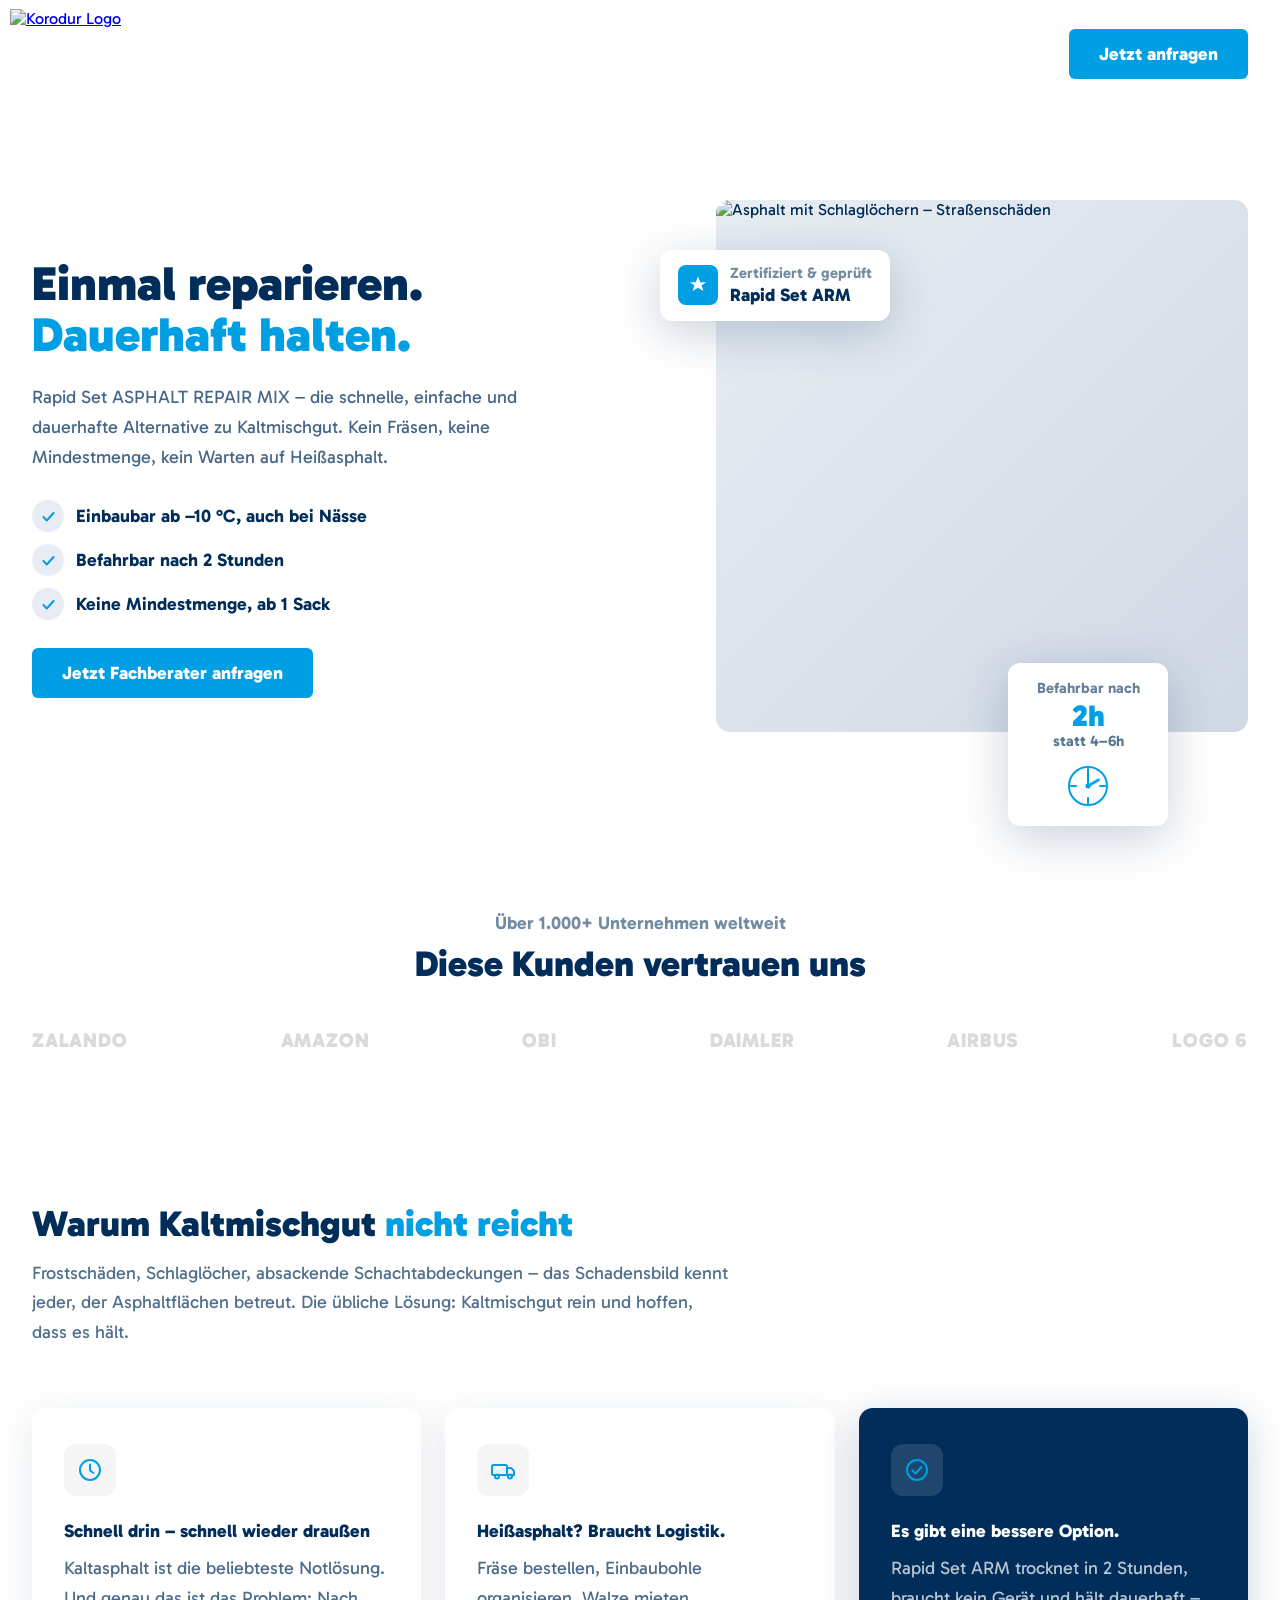
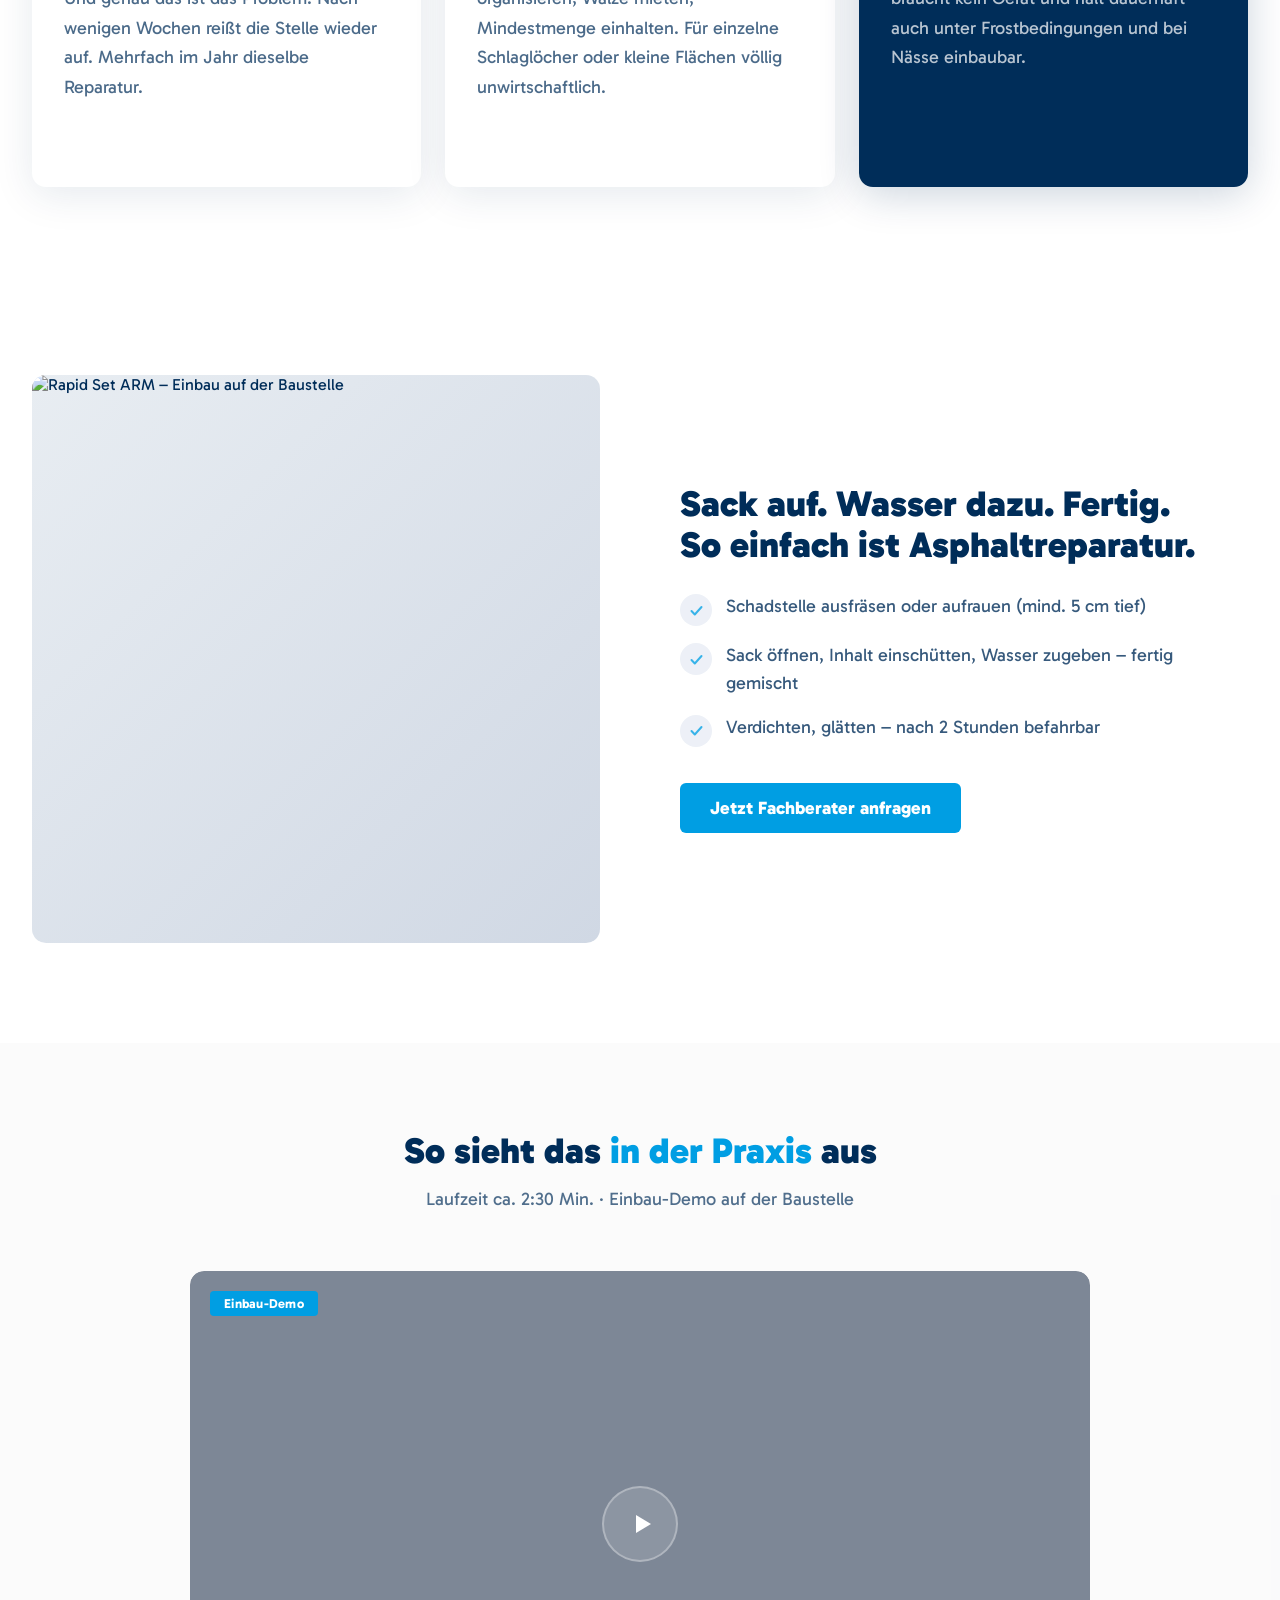
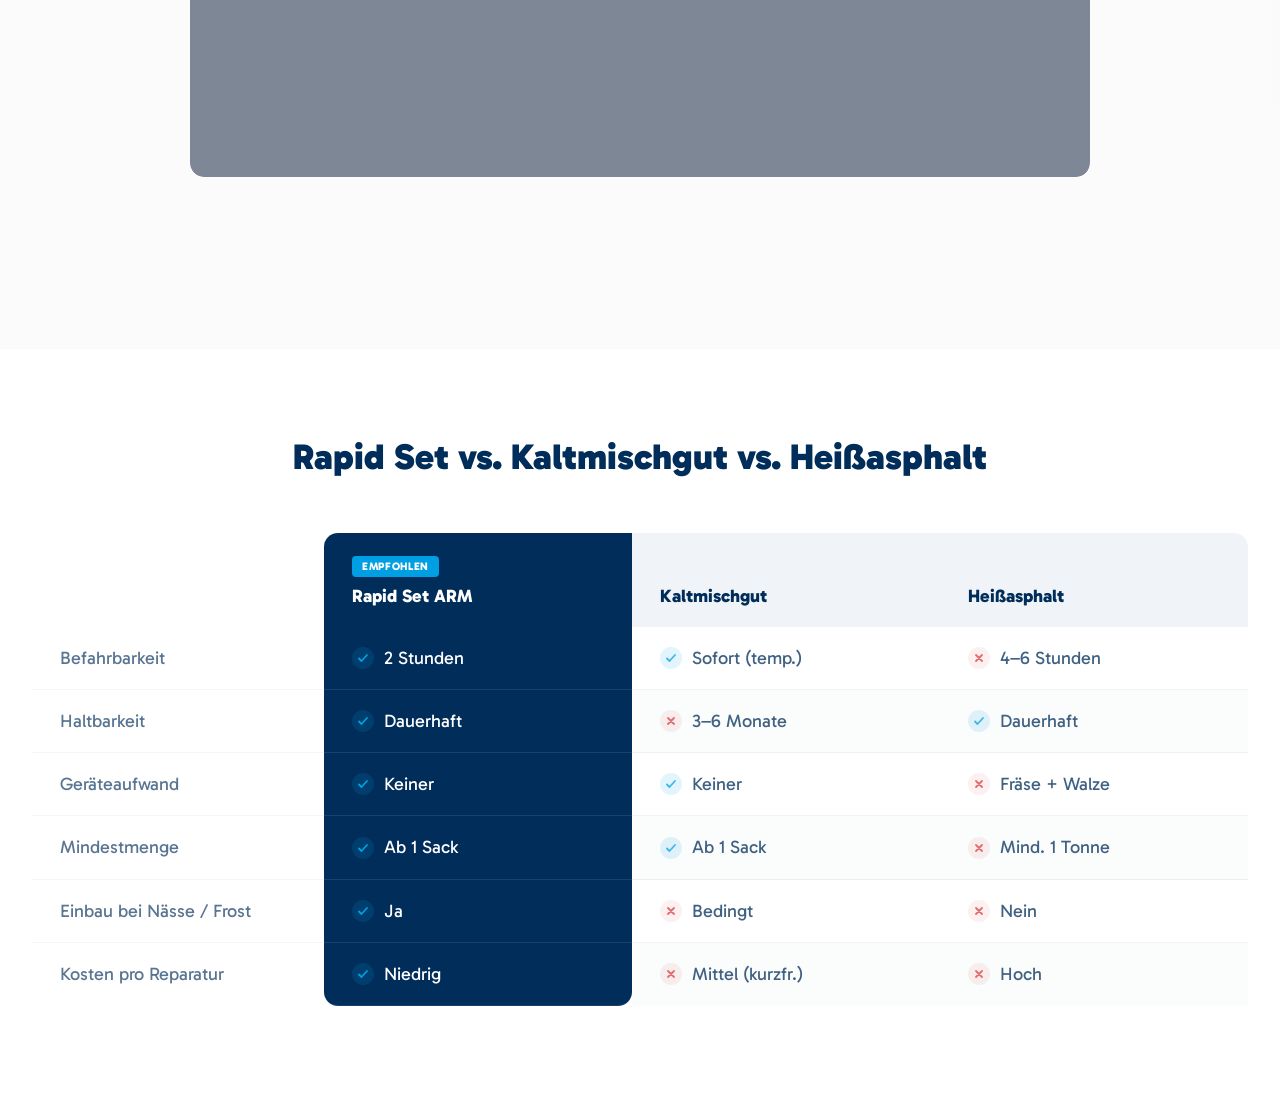
==== index.html @ cce713cb "Design Update für Landingpages" ====
<!DOCTYPE html>
<html lang="de">
<head>
  <meta charset="UTF-8" />
  <meta name="viewport" content="width=device-width, initial-scale=1.0" />
  <title>KORODUR – Rapid Set ASPHALT REPAIR MIX</title>
  <link rel="preconnect" href="https://fonts.googleapis.com" />
  <link rel="preconnect" href="https://fonts.gstatic.com" crossorigin />
  <link href="https://fonts.googleapis.com/css2?family=Gabarito:wght@400;700;800;900&display=swap" rel="stylesheet" />
  <style>
    *, *::before, *::after {
      box-sizing: border-box;
      margin: 0;
      padding: 0;
    }

    html { scroll-behavior: smooth; }

    body {
      font-family: 'Gabarito', Arial, sans-serif;
      color: #002d59;
      background: #ffffff;
      -webkit-font-smoothing: antialiased;
    }

    /* Globaler Container: 1320 px, kein eigenes Padding – Sections setzen es selbst */
    .container {
      max-width: 1320px;
      margin: 0 auto;
      padding: 0;
      width: 100%;
      box-sizing: border-box;
    }

    /* ─── NAVIGATION ─────────────────────────────────────────────────────────── */
    .nav {
      position: sticky;
      top: 0;
      z-index: 100;
      background: #ffffff;
      height: 108px;
      display: flex;
      align-items: center;
      box-shadow: 0 4px 24px rgba(0, 45, 89, 0);
      transition: box-shadow 0.35s ease;
    }

    .nav.scrolled {
      box-shadow: 0 4px 24px rgba(0, 45, 89, 0.08);
    }

    .nav .container {
      display: flex;
      align-items: center;
      justify-content: space-between;
      padding: 0 32px 0 10px;  /* 10px links – logo visuell in Flucht mit Section-Inhalt */
    }

    .nav-logo img {
      height: 90px;  /* 75px × 1.2 */
      display: block;
    }

    .btn {
      display: inline-block;
      background: #009ee3;
      color: #ffffff;
      font-family: 'Gabarito', Arial, sans-serif;
      font-size: 18px;
      font-weight: 800;
      line-height: 1;
      padding: 16px 30px;
      border-radius: 6px;
      border: none;
      cursor: pointer;
      text-decoration: none;
      white-space: nowrap;
      transition: background 0.18s ease, box-shadow 0.18s ease;
    }

    .btn:hover {
      background: #0090d0;
      box-shadow: 0 6px 24px rgba(0, 158, 227, 0.28);
    }

    /* ─── HERO ───────────────────────────────────────────────────────────────── */
    .hero {
      padding-top: 72px;
      padding-bottom: 80px;
      background: #ffffff;
    }

    .hero .container {
      padding: 0 32px;
      display: grid;
      grid-template-columns: 1fr 1fr;
      gap: 64px;
      align-items: center;
    }

    .hero-left {
      display: flex;
      flex-direction: column;
    }

    .hero-h1 {
      font-size: 48px;
      font-weight: 900;
      line-height: 1.08;
      margin-bottom: 22px;
    }

    .hero-h1 .line1 { color: #002d59; display: block; }
    .hero-h1 .line2 { color: #009ee3; display: block; }

    .hero-sub {
      font-size: 18px;
      font-weight: 400;
      line-height: 1.65;
      color: #002d59;
      opacity: 0.72;
      max-width: 520px;
      margin-bottom: 28px;
    }

    /* Bullets ABOVE button */
    .hero-bullets {
      display: flex;
      flex-direction: column;
      gap: 12px;
      margin-bottom: 28px;
    }

    .hero-bullet {
      display: flex;
      align-items: center;
      gap: 12px;
      font-size: 18px;
      font-weight: 700;
      color: #002d59;
    }

    /* Icon: gray bg circle, cyan checkmark — matching card icon style */
    .bullet-icon {
      flex-shrink: 0;
      width: 32px;
      height: 32px;
      background: #e8edf5;
      border-radius: 50%;
      display: flex;
      align-items: center;
      justify-content: center;
    }

    .bullet-icon svg {
      width: 15px;
      height: 15px;
    }

    /* ─── HERO RIGHT ─────────────────────────────────────────────────────────── */
    .hero-right {
      position: relative;
      /* Left padding = space for overlay-1 to bleed left of image */
      /* Bottom padding = space for overlay-2 to bleed below image */
      /* Right = 0 so image is flush with container right edge */
      padding: 20px 0 44px 44px;
    }

    .hero-image {
      border-radius: 14px;
      aspect-ratio: 1 / 1;   /* square */
      overflow: hidden;
      background: linear-gradient(135deg, #e8edf2 0%, #d0d8e4 100%);
      display: block;
    }

    .hero-image img {
      width: 100%;
      height: 100%;
      object-fit: cover;
      display: block;
    }

    /* ─── OVERLAY CARDS ──────────────────────────────────────────────────────── */
    .overlay-card {
      position: absolute;
      background: #ffffff;
      border-radius: 12px;
      z-index: 2;
      box-shadow: 0 12px 48px rgba(0, 45, 89, 0.22);
    }

    /* Card 1 — upper left, bleeds out of image to the left */
    .overlay-card-1 {
      top: 70px;
      left: -12px;   /* bleeds left outside image edge */
      padding: 14px 18px;
      display: flex;
      align-items: center;
      gap: 12px;
    }

    .overlay-badge {
      width: 40px;
      height: 40px;
      background: #009ee3;
      border-radius: 8px;
      display: flex;
      align-items: center;
      justify-content: center;
      flex-shrink: 0;
    }

    .overlay-badge svg {
      width: 20px;
      height: 20px;
    }

    .overlay-card-1-text .oc-label {
      font-size: 15px;
      font-weight: 700;
      color: #002d59;
      opacity: 0.55;
      line-height: 1.3;
    }

    .overlay-card-1-text .oc-value {
      font-size: 18px;
      font-weight: 800;
      color: #002d59;
      line-height: 1.3;
    }

    /* Card 2 — bottom, shifted left, bleeds downward outside image */
    .overlay-card-2 {
      bottom: -50px;   /* ~30 % tiefer als vorher */
      right: 80px;
      padding: 16px 22px;
      display: flex;
      flex-direction: column;
      align-items: center;
      gap: 4px;
      min-width: 160px;
    }

    .oc2-title {
      font-size: 15px;
      font-weight: 700;
      color: #002d59;
      opacity: 0.6;
      text-align: center;
      white-space: nowrap;
    }

    .oc2-metric {
      display: flex;
      flex-direction: column;
      align-items: center;
      gap: 0;
    }

    .oc2-metric .metric-big {
      font-size: 30px;
      font-weight: 900;
      color: #009ee3;
      line-height: 1;
    }

    .oc2-metric .metric-small {
      font-size: 15px;
      font-weight: 700;
      color: #002d59;
      opacity: 0.65;
      line-height: 1.4;
    }

    /* ─── OVERLAY-2 FLOAT ANIMATION ──────────────────────────────────────────── */
    @keyframes float-card {
      0%   { transform: translateY(0px); }
      45%  { transform: translateY(-16px); }
      55%  { transform: translateY(-16px); }
      100% { transform: translateY(0px); }
    }

    .overlay-card-2 {
      animation: float-card 3.6s ease-in-out infinite;
    }

    /* ─── CLOCK ANIMATION ────────────────────────────────────────────────────── */
    /* Minute hand: 2 full rotations = 720 deg, once, then stops */
    @keyframes clock-minute-spin {
      from { transform: rotate(0deg); }
      to   { transform: rotate(720deg); }
    }
    /* Hour hand: 0 → 60 deg (12 o'clock → 2 o'clock), once, then stops */
    @keyframes clock-hour-move {
      from { transform: rotate(0deg); }
      to   { transform: rotate(60deg); }
    }

    .clock-minute-hand {
      transform-origin: 24px 24px;
      animation: clock-minute-spin 4s linear 1 forwards;
    }
    .clock-hour-hand {
      transform-origin: 24px 24px;
      animation: clock-hour-move 4s ease-in-out 1 forwards;
    }

    /* ─── SOCIAL PROOF ───────────────────────────────────────────────────────── */
    .social-proof {
      background: #ffffff;
      padding: 56px 0 64px;
    }

    .social-proof .container {
      padding: 0 32px;
    }

    .sp-label {
      text-align: center;
      font-size: 18px;
      font-weight: 700;
      color: #002d59;
      opacity: 0.55;
      margin-bottom: 10px;
    }

    .sp-heading {
      text-align: center;
      font-size: 36px;
      font-weight: 900;
      color: #002d59;
      line-height: 1.12;
      margin-bottom: 44px;
    }

    .sp-logos {
      display: flex;
      justify-content: space-between;
      align-items: center;
      flex-wrap: wrap;
      gap: 24px;
    }

    .sp-logo-item {
      font-size: 20px;
      font-weight: 900;
      color: #d9dada;
      text-transform: uppercase;
      letter-spacing: 0.04em;
    }

    /* ─── PROBLEM ────────────────────────────────────────────────────────────── */
    .problem {
      background: #ffffff;
      padding: 88px 0 100px;
    }

    .problem .container {
      padding: 0 32px;
    }

    /* ─── GLOBALE TITEL & TEXT-KLASSEN ───────────────────────────────────────── */
    .section-h2 {
      font-size: 36px;
      font-weight: 900;
      color: #002d59;
      line-height: 1.12;
      margin-bottom: 14px;
    }

    .section-sub {
      font-size: 18px;
      font-weight: 400;
      line-height: 1.65;
      color: #002d59;
      opacity: 0.68;
    }

    /* Cyan highlight in title */
    .highlight-cyan {
      color: #009ee3;
    }

    /* Section-spezifische Ausrichtungen */
    .problem .section-h2  { text-align: left; }
    .problem .section-sub { text-align: left; max-width: 700px; margin: 0 0 60px; }

    .cards-grid {
      display: grid;
      grid-template-columns: repeat(3, 1fr);
      gap: 24px;
    }

    .card {
      background: #ffffff;
      box-shadow: 0 8px 40px rgba(0, 45, 89, 0.10);
      border-radius: 14px;
      padding: 36px 32px 84px;
      transition: box-shadow 0.2s ease;
    }

    .card:hover {
      box-shadow: 0 12px 48px rgba(0, 45, 89, 0.16);
    }

    .card-icon-box {
      width: 52px;
      height: 52px;
      background: #f5f5f6;
      border-radius: 12px;
      display: flex;
      align-items: center;
      justify-content: center;
      margin-bottom: 24px;
    }

    .card-icon-box svg {
      width: 26px;
      height: 26px;
    }

    .card-h3 {
      font-size: 18px;
      font-weight: 800;
      color: #002d59;
      line-height: 1.25;
      margin-bottom: 12px;
    }

    .card-p {
      font-size: 18px;
      font-weight: 400;
      line-height: 1.65;
      color: #002d59;
      opacity: 0.70;
    }

    /* Highlight card (invertiert) */
    .card.card-highlight {
      background: #002d59;
      box-shadow: 0 8px 40px rgba(0, 45, 89, 0.20);
    }

    .card.card-highlight:hover {
      box-shadow: 0 12px 48px rgba(0, 45, 89, 0.30);
    }

    .card.card-highlight .card-icon-box {
      background: rgba(255, 255, 255, 0.12);
    }

    .card.card-highlight .card-h3 { color: #ffffff; }

    .card.card-highlight .card-p {
      color: rgba(255, 255, 255, 0.72);
      opacity: 1;
    }

    /* ─── SOLUTION ───────────────────────────────────────────────────────────── */
    .solution {
      background: #ffffff;
      padding: 88px 0 100px;
    }

    .solution .container {
      padding: 0 32px;
      display: grid;
      grid-template-columns: 1fr 1fr;
      gap: 80px;
      align-items: center;
    }

    .solution-image {
      border-radius: 14px;
      aspect-ratio: 1 / 1;
      overflow: hidden;
      background: linear-gradient(135deg, #e8edf2 0%, #d0d8e4 100%);
      display: flex;
      align-items: center;
      justify-content: center;
    }

    .solution-image img {
      width: 100%;
      height: 100%;
      object-fit: cover;
      display: block;
    }

    .solution-right {
      display: flex;
      flex-direction: column;
    }

    .solution-right .section-h2 {
      text-align: left;
      margin-bottom: 28px;
    }

    .solution-bullets {
      display: flex;
      flex-direction: column;
      gap: 16px;
      margin-bottom: 36px;
    }

    .solution-bullet {
      display: flex;
      align-items: flex-start;
      gap: 14px;
      font-size: 18px;
      font-weight: 400;
      line-height: 1.55;
      color: #002d59;
      opacity: 0.78;
    }

    .solution-bullet-icon {
      flex-shrink: 0;
      width: 32px;
      height: 32px;
      background: #e8edf5;
      border-radius: 50%;
      display: flex;
      align-items: center;
      justify-content: center;
      margin-top: 1px;
    }

    .solution-bullet-icon svg {
      width: 15px;
      height: 15px;
    }

    /* ─── STEPS ──────────────────────────────────────────────────────────────── */
    .steps {
      background: rgba(245, 245, 246, 0.45);
      padding: 88px 0 100px;
    }

    .steps .container {
      padding: 0 32px;
    }

    .steps .section-h2 {
      text-align: center;
    }

    .steps .section-sub {
      text-align: center;
      margin: 0 auto 56px;
    }

    .video-placeholder {
      border-radius: 14px;
      overflow: hidden;
      background-image: url('https://img.youtube.com/vi/Z676CtyjVr8/maxresdefault.jpg');
      background-size: cover;
      background-position: center;
      aspect-ratio: 16 / 9;
      max-width: 900px;
      margin: 0 auto 72px;
      display: flex;
      flex-direction: column;
      align-items: center;
      justify-content: center;
      gap: 18px;
      position: relative;
      cursor: pointer;
    }

    /* Dunkles Overlay über dem Thumbnail */
    .video-placeholder::before {
      content: '';
      position: absolute;
      inset: 0;
      background: rgba(0, 20, 50, 0.50);
      border-radius: 14px;
      transition: background 0.25s ease;
    }

    .video-placeholder:hover::before {
      background: rgba(0, 20, 50, 0.35);
    }

    /* Badge & Button müssen über dem Overlay liegen */
    .video-placeholder > * {
      position: relative;
      z-index: 1;
    }

    /* Wenn Video aktiv: iframe füllt Container */
    .video-placeholder.is-playing {
      padding: 0;
      background: #000;
      cursor: default;
    }

    .video-placeholder.is-playing::before {
      display: none;
    }

    .video-placeholder iframe {
      position: absolute;
      inset: 0;
      width: 100%;
      height: 100%;
      border: none;
      border-radius: 14px;
    }

    .video-badge {
      position: absolute;
      top: 20px;
      left: 20px;
      background: #009ee3;
      color: #ffffff;
      font-size: 13px;
      font-weight: 700;
      padding: 5px 14px;
      border-radius: 4px;
      letter-spacing: 0.02em;
    }

    .play-btn {
      width: 76px;
      height: 76px;
      background: rgba(255, 255, 255, 0.12);
      border: 2px solid rgba(255, 255, 255, 0.30);
      border-radius: 50%;
      display: flex;
      align-items: center;
      justify-content: center;
      transition: background 0.22s ease, transform 0.22s ease;
    }

    .video-placeholder:hover .play-btn {
      background: rgba(0, 158, 227, 0.45);
    }

    @keyframes pulse-play {
      0%, 100% { transform: scale(1);    }
      50%       { transform: scale(1.10); }
    }

    .play-btn {
      animation: pulse-play 2.4s ease-in-out infinite;
    }

    .play-btn svg {
      width: 28px;
      height: 28px;
      margin-left: 4px; /* optical centering */
    }

    .video-meta {
      font-size: 15px;
      font-weight: 400;
      color: rgba(255, 255, 255, 0.55);
      letter-spacing: 0.02em;
    }

    .steps-grid {
      display: grid;
      grid-template-columns: repeat(3, 1fr);
      gap: 24px;
    }

    .step-card {
      background: #ffffff;
      border-radius: 14px;
      padding: 36px 32px 64px;
      box-shadow: 0 8px 40px rgba(0, 45, 89, 0.08);
      transition: box-shadow 0.2s ease;
      position: relative;
    }

    .step-card:hover {
      box-shadow: 0 12px 48px rgba(0, 45, 89, 0.14);
    }

    .step-number {
      font-size: 52px;
      font-weight: 900;
      color: #009ee3;
      opacity: 0.15;
      line-height: 1;
      margin-bottom: 20px;
      letter-spacing: -0.02em;
    }

    .step-icon-box {
      width: 52px;
      height: 52px;
      background: #f5f5f6;
      border-radius: 12px;
      display: flex;
      align-items: center;
      justify-content: center;
      margin-bottom: 20px;
    }

    .step-icon-box svg {
      width: 26px;
      height: 26px;
    }

    .step-h3 {
      font-size: 18px;
      font-weight: 800;
      color: #002d59;
      line-height: 1.25;
      margin-bottom: 12px;
    }

    .step-p {
      font-size: 18px;
      font-weight: 400;
      line-height: 1.65;
      color: #002d59;
      opacity: 0.68;
    }

    /* ─── COMPARISON TABLE ───────────────────────────────────────────────────── */
    .comparison {
      background: #ffffff;
      padding: 88px 0 100px;
    }

    .comparison .container {
      padding: 0 32px;
    }

    .comparison .section-h2 {
      text-align: center;
      margin-bottom: 56px;
    }

    .comp-table {
      width: 100%;
      border-collapse: separate;
      border-spacing: 0;
    }

    /* ── Header ── */
    .comp-table thead tr th {
      padding: 20px 28px;
      font-size: 18px;
      font-weight: 800;
      text-align: left;
      vertical-align: bottom;
    }

    .comp-table .th-criteria {
      width: 24%;
      background: transparent;
    }

    .comp-table .th-arm {
      background: #002d59;
      color: #ffffff;
      border-radius: 14px 0 0 0;   /* nur oben-links abgerundet */
      width: 25.3%;
      position: relative;
    }

    .comp-table .th-other {
      background: #f0f4f8;
      color: #002d59;
      width: 25.3%;
    }

    .comp-table .th-other:first-of-type { border-radius: 14px 0 0 0; }
    .comp-table .th-other:last-child     { border-radius: 0 14px 0 0; }

    .comp-recommended {
      display: inline-block;
      background: #009ee3;
      color: #ffffff;
      font-size: 11px;
      font-weight: 800;
      letter-spacing: 0.06em;
      text-transform: uppercase;
      padding: 4px 10px;
      border-radius: 4px;
      margin-bottom: 8px;
    }

    /* ── Rows ── */
    .comp-table tbody tr td {
      padding: 18px 28px;
      font-size: 18px;
      font-weight: 400;
      line-height: 1.45;
      border-bottom: 1px solid rgba(0, 45, 89, 0.07);
      vertical-align: middle;
    }

    .comp-table tbody tr:last-child td { border-bottom: none; }

    .comp-table .td-criteria {
      color: #002d59;
      opacity: 0.65;
      font-weight: 400;
    }

    /* ARM column – dark blue through all rows */
    .comp-table .td-arm {
      background: #002d59;
      color: #ffffff;
      font-weight: 400;
      border-bottom: 1px solid rgba(255, 255, 255, 0.10) !important;
    }

    .comp-table tbody tr:last-child .td-arm {
      border-radius: 0 0 14px 14px;
    }

    .comp-table .td-other {
      background: #ffffff;
      color: #002d59;
      opacity: 0.75;
    }

    /* alternating row tint on other columns */
    .comp-table tbody tr:nth-child(even) .td-other {
      background: #fafbfc;
    }

    /* ── Value icons ── */
    .comp-val {
      display: flex;
      align-items: center;
      gap: 10px;
    }

    .comp-icon {
      flex-shrink: 0;
      width: 22px;
      height: 22px;
      border-radius: 50%;
      display: flex;
      align-items: center;
      justify-content: center;
    }

    .comp-icon svg { width: 12px; height: 12px; }

    .comp-icon-good    { background: rgba(0, 158, 227, 0.15); }
    .comp-icon-neutral { background: rgba(0, 45, 89, 0.10); }
    .comp-icon-bad     { background: rgba(220, 60, 60, 0.10); }

    /* ─── RESPONSIVE ─────────────────────────────────────────────────────────── */
    @media (max-width: 1100px) {
      .hero .container { gap: 40px; }
      .hero-h1 { font-size: 40px; }
      .cards-grid { grid-template-columns: repeat(2, 1fr); }

      /* Solution: etwas weniger Gap */
      .solution .container { gap: 48px; }

      /* Comparison: Schrift etwas kleiner */
      .comp-table thead tr th,
      .comp-table tbody tr td { font-size: 16px; padding: 14px 18px; }
    }

    @media (max-width: 768px) {
      /* Einheitlicher Mobile-Gutter für alle Sections */
      .hero .container,
      .social-proof .container,
      .problem .container,
      .solution .container,
      .steps .container,
      .comparison .container { padding: 0 20px; }

      /* Nav: Logo 13px weiter links */
      .nav .container { padding: 0 20px 0 7px; }

      .nav { height: 72px; }
      .nav-logo img { height: 52px; }
      .btn { font-size: 15px; padding: 12px 20px; }

      .hero { padding-top: 48px; padding-bottom: 56px; }
      .hero .container {
        grid-template-columns: 1fr;
        gap: 40px;
      }
      .hero-h1 { font-size: 36px; }
      .hero-sub { max-width: 100%; }
      .hero-right { padding: 20px 0 44px 30px; }

      .social-proof { padding: 44px 0 52px; }
      .sp-heading { font-size: 28px; }
      .sp-logos { justify-content: center; gap: 16px 28px; }

      .problem { padding: 64px 0 72px; }
      .problem .section-h2 { font-size: 28px; }
      .cards-grid { grid-template-columns: 1fr; }

      /* ── Section 4: Solution ── */
      .solution { padding: 64px 0 72px; }
      .solution .container {
        grid-template-columns: 1fr;
        gap: 36px;
      }
      .solution-image { aspect-ratio: 4 / 3; } /* etwas flacher auf Mobile */
      .solution-right .section-h2 { font-size: 28px; }

      /* ── Section 5: Video ── */
      .steps { padding: 56px 0 64px; }
      .steps .section-h2 { font-size: 28px; }
      .video-placeholder { margin-bottom: 0; }
      .play-btn { width: 56px; height: 56px; }

      /* ── Section 6: Comparison ── */
      .comparison { padding: 56px 0 64px; }
      .comparison .section-h2 { font-size: 24px; margin-bottom: 32px; }

      /* Section scrollt horizontal – Container-Padding bleibt korrekt */
      .comparison {
        overflow-x: auto;
        -webkit-overflow-scrolling: touch;
      }
      .comparison .container { overflow: visible; }
      .comp-table {
        min-width: 520px;
        width: 100%;
      }
      .comp-table thead tr th,
      .comp-table tbody tr td { font-size: 15px; padding: 12px 14px; }
    }

    @media (max-width: 480px) {
      .hero-h1 { font-size: 30px; }
      .hero-sub, .hero-bullet, .card-p, .problem .section-sub { font-size: 16px; }
      .sp-heading, .problem .section-h2 { font-size: 24px; }

      .solution-right .section-h2 { font-size: 24px; }
      .solution-bullet { font-size: 16px; }

      .comp-table thead tr th,
      .comp-table tbody tr td { font-size: 14px; padding: 10px 12px; }
    }
  </style>
</head>
<body>

  <!-- ═══════════════════════════════════════════════════════════════════════
       SECTION 1 · NAVIGATION
  ═══════════════════════════════════════════════════════════════════════ -->
  <nav class="nav">
    <div class="container">
      <a class="nav-logo" href="#">
        <img
          src="https://korodur.github.io/Landing-pages/assets/korodur-logo.png"
          alt="Korodur Logo"
        />
      </a>
      <a href="#anfragen" class="btn">Jetzt anfragen</a>
    </div>
  </nav>

  <!-- ═══════════════════════════════════════════════════════════════════════
       SECTION 1 · HERO
  ═══════════════════════════════════════════════════════════════════════ -->
  <section class="hero">
    <div class="container">

      <!-- Left Column -->
      <div class="hero-left">

        <h1 class="hero-h1">
          <span class="line1">Einmal reparieren.</span>
          <span class="line2">Dauerhaft halten.</span>
        </h1>

        <p class="hero-sub">
          Rapid Set ASPHALT REPAIR MIX – die schnelle, einfache und dauerhafte
          Alternative zu Kaltmischgut. Kein Fräsen, keine Mindestmenge,
          kein Warten auf Heißasphalt.
        </p>

        <!-- Bullets ABOVE CTA -->
        <div class="hero-bullets">
          <div class="hero-bullet">
            <div class="bullet-icon">
              <svg viewBox="0 0 15 15" fill="none" xmlns="http://www.w3.org/2000/svg">
                <path d="M2.5 8L5.8 11.5L12.5 4" stroke="#009ee3" stroke-width="2" stroke-linecap="round" stroke-linejoin="round"/>
              </svg>
            </div>
            <span>Einbaubar ab –10 °C, auch bei Nässe</span>
          </div>
          <div class="hero-bullet">
            <div class="bullet-icon">
              <svg viewBox="0 0 15 15" fill="none" xmlns="http://www.w3.org/2000/svg">
                <path d="M2.5 8L5.8 11.5L12.5 4" stroke="#009ee3" stroke-width="2" stroke-linecap="round" stroke-linejoin="round"/>
              </svg>
            </div>
            <span>Befahrbar nach 2 Stunden</span>
          </div>
          <div class="hero-bullet">
            <div class="bullet-icon">
              <svg viewBox="0 0 15 15" fill="none" xmlns="http://www.w3.org/2000/svg">
                <path d="M2.5 8L5.8 11.5L12.5 4" stroke="#009ee3" stroke-width="2" stroke-linecap="round" stroke-linejoin="round"/>
              </svg>
            </div>
            <span>Keine Mindestmenge, ab 1 Sack</span>
          </div>
        </div>

        <a href="#anfragen" class="btn" style="align-self: flex-start;">
          Jetzt Fachberater anfragen
        </a>

      </div>

      <!-- Right Column -->
      <div class="hero-right">

        <!-- Overlay Card 1 — top left, bleeds left outside image -->
        <div class="overlay-card overlay-card-1">
          <div class="overlay-badge">
            <svg viewBox="0 0 19 19" fill="none" xmlns="http://www.w3.org/2000/svg">
              <path d="M9.5 1.5L11.6 6.8H17.2L12.8 9.9L14.7 15.2L9.5 12L4.3 15.2L6.2 9.9L1.8 6.8H7.4L9.5 1.5Z" fill="#ffffff"/>
            </svg>
          </div>
          <div class="overlay-card-1-text">
            <div class="oc-label">Zertifiziert &amp; geprüft</div>
            <div class="oc-value">Rapid Set ARM</div>
          </div>
        </div>

        <!-- Hero Image — square, road with potholes -->
        <div class="hero-image">
          <img
            src="https://images.unsplash.com/photo-1749976611039-a774f25fabb2?auto=format&fit=crop&w=900&h=900&q=80"
            alt="Asphalt mit Schlaglöchern – Straßenschäden"
          />
        </div>

        <!-- Overlay Card 2 — bottom right, bleeds downward outside image -->
        <div class="overlay-card overlay-card-2">
          <div class="oc2-title">Befahrbar nach</div>
          <div class="oc2-metric">
            <span class="metric-big">2h</span>
            <span class="metric-small">statt 4–6h</span>
          </div>
          <!-- Clock icon – icon-style, single color #009ee3, animated once -->
          <svg width="48" height="48" viewBox="0 0 48 48" fill="none" xmlns="http://www.w3.org/2000/svg" style="margin-top:6px;">
            <!-- Outer circle -->
            <circle cx="24" cy="24" r="19" stroke="#009ee3" stroke-width="2"/>
            <!-- 4 tick marks -->
            <line x1="24" y1="7"  x2="24" y2="12" stroke="#009ee3" stroke-width="2" stroke-linecap="round"/>
            <line x1="41" y1="24" x2="36" y2="24" stroke="#009ee3" stroke-width="2" stroke-linecap="round"/>
            <line x1="24" y1="41" x2="24" y2="36" stroke="#009ee3" stroke-width="2" stroke-linecap="round"/>
            <line x1="7"  y1="24" x2="12" y2="24" stroke="#009ee3" stroke-width="2" stroke-linecap="round"/>
            <!-- Hour hand: starts at 12, animates to 2 o'clock (60°) -->
            <g class="clock-hour-hand">
              <line x1="24" y1="24" x2="24" y2="12" stroke="#009ee3" stroke-width="2.8" stroke-linecap="round"/>
            </g>
            <!-- Minute hand: starts at 12, does 2 full rotations then stops -->
            <g class="clock-minute-hand">
              <line x1="24" y1="24" x2="24" y2="8" stroke="#009ee3" stroke-width="2" stroke-linecap="round"/>
            </g>
            <!-- Center dot -->
            <circle cx="24" cy="24" r="2.5" fill="#009ee3"/>
          </svg>
        </div>

      </div><!-- /.hero-right -->

    </div><!-- /.container -->
  </section>

  <!-- ═══════════════════════════════════════════════════════════════════════
       SECTION 2 · SOCIAL PROOF
  ═══════════════════════════════════════════════════════════════════════ -->
  <section class="social-proof">
    <div class="container">
      <p class="sp-label">Über 1.000+ Unternehmen weltweit</p>
      <h2 class="sp-heading">Diese Kunden vertrauen uns</h2>
      <div class="sp-logos">
        <span class="sp-logo-item">Zalando</span>
        <span class="sp-logo-item">Amazon</span>
        <span class="sp-logo-item">OBI</span>
        <span class="sp-logo-item">Daimler</span>
        <span class="sp-logo-item">Airbus</span>
        <span class="sp-logo-item">Logo 6</span>
      </div>
    </div>
  </section>

  <!-- ═══════════════════════════════════════════════════════════════════════
       SECTION 3 · PROBLEM
  ═══════════════════════════════════════════════════════════════════════ -->
  <section class="problem">
    <div class="container">
      <!-- H2 with cyan highlight on key phrase (every 2nd section) -->
      <h2 class="section-h2">
        Warum Kaltmischgut <span class="highlight-cyan">nicht reicht</span>
      </h2>
      <p class="section-sub">
        Frostschäden, Schlaglöcher, absackende Schachtabdeckungen – das Schadensbild
        kennt jeder, der Asphaltflächen betreut. Die übliche Lösung: Kaltmischgut rein
        und hoffen, dass es hält.
      </p>

      <div class="cards-grid">

        <!-- Card 1 -->
        <div class="card">
          <div class="card-icon-box">
            <svg viewBox="0 0 26 26" fill="none" xmlns="http://www.w3.org/2000/svg">
              <circle cx="13" cy="13" r="10" stroke="#009ee3" stroke-width="2"/>
              <path d="M13 7.5V13.5L16.5 16" stroke="#009ee3" stroke-width="2" stroke-linecap="round" stroke-linejoin="round"/>
            </svg>
          </div>
          <h3 class="card-h3">Schnell drin – schnell wieder draußen</h3>
          <p class="card-p">
            Kaltasphalt ist die beliebteste Notlösung. Und genau das ist das Problem:
            Nach wenigen Wochen reißt die Stelle wieder auf. Mehrfach im Jahr dieselbe Reparatur.
          </p>
        </div>

        <!-- Card 2 -->
        <div class="card">
          <div class="card-icon-box">
            <svg viewBox="0 0 26 26" fill="none" xmlns="http://www.w3.org/2000/svg">
              <rect x="2" y="8" width="15" height="10" rx="1.5" stroke="#009ee3" stroke-width="2"/>
              <path d="M17 11H21L24 14V18H17V11Z" stroke="#009ee3" stroke-width="2" stroke-linejoin="round"/>
              <circle cx="7" cy="19.5" r="2" stroke="#009ee3" stroke-width="2"/>
              <circle cx="20" cy="19.5" r="2" stroke="#009ee3" stroke-width="2"/>
            </svg>
          </div>
          <h3 class="card-h3">Heißasphalt? Braucht Logistik.</h3>
          <p class="card-p">
            Fräse bestellen, Einbaubohle organisieren, Walze mieten,
            Mindestmenge einhalten. Für einzelne Schlaglöcher oder kleine Flächen
            völlig unwirtschaftlich.
          </p>
        </div>

        <!-- Card 3 · Highlight -->
        <div class="card card-highlight">
          <div class="card-icon-box">
            <svg viewBox="0 0 26 26" fill="none" xmlns="http://www.w3.org/2000/svg">
              <circle cx="13" cy="13" r="10" stroke="#009ee3" stroke-width="2"/>
              <path d="M8.5 13.5L11.5 16.5L17.5 10" stroke="#009ee3" stroke-width="2" stroke-linecap="round" stroke-linejoin="round"/>
            </svg>
          </div>
          <h3 class="card-h3">Es gibt eine bessere Option.</h3>
          <p class="card-p">
            Rapid Set ARM trocknet in 2 Stunden, braucht kein Gerät und hält dauerhaft –
            auch unter Frostbedingungen und bei Nässe einbaubar.
          </p>
        </div>

      </div><!-- /.cards-grid -->
    </div><!-- /.container -->
  </section>

  <!-- ═══════════════════════════════════════════════════════════════════════
       SECTION 4 · LÖSUNG
  ═══════════════════════════════════════════════════════════════════════ -->
  <section class="solution">
    <div class="container">

      <!-- Linke Spalte: Bild -->
      <div class="solution-image">
        <img
          src="https://images.unsplash.com/photo-1603465410243-af3e840367dd?auto=format&fit=crop&w=900&h=900&q=80"
          alt="Rapid Set ARM – Einbau auf der Baustelle"
        />
      </div>

      <!-- Rechte Spalte: Text -->
      <div class="solution-right">
        <h2 class="section-h2">Sack auf. Wasser dazu. Fertig.<br>So einfach ist Asphaltreparatur.</h2>

        <div class="solution-bullets">
          <div class="solution-bullet">
            <div class="solution-bullet-icon">
              <svg viewBox="0 0 15 15" fill="none" xmlns="http://www.w3.org/2000/svg">
                <path d="M2.5 8L5.8 11.5L12.5 4" stroke="#009ee3" stroke-width="2" stroke-linecap="round" stroke-linejoin="round"/>
              </svg>
            </div>
            <span>Schadstelle ausfräsen oder aufrauen (mind. 5 cm tief)</span>
          </div>
          <div class="solution-bullet">
            <div class="solution-bullet-icon">
              <svg viewBox="0 0 15 15" fill="none" xmlns="http://www.w3.org/2000/svg">
                <path d="M2.5 8L5.8 11.5L12.5 4" stroke="#009ee3" stroke-width="2" stroke-linecap="round" stroke-linejoin="round"/>
              </svg>
            </div>
            <span>Sack öffnen, Inhalt einschütten, Wasser zugeben – fertig gemischt</span>
          </div>
          <div class="solution-bullet">
            <div class="solution-bullet-icon">
              <svg viewBox="0 0 15 15" fill="none" xmlns="http://www.w3.org/2000/svg">
                <path d="M2.5 8L5.8 11.5L12.5 4" stroke="#009ee3" stroke-width="2" stroke-linecap="round" stroke-linejoin="round"/>
              </svg>
            </div>
            <span>Verdichten, glätten – nach 2 Stunden befahrbar</span>
          </div>
        </div>

        <a href="#anfragen" class="btn" style="align-self: flex-start;">
          Jetzt Fachberater anfragen
        </a>
      </div>

    </div>
  </section>

  <!-- ═══════════════════════════════════════════════════════════════════════
       SECTION 5 · ANWENDUNGSSCHRITTE (VIDEO)
  ═══════════════════════════════════════════════════════════════════════ -->
  <section class="steps">
    <div class="container">

      <h2 class="section-h2" style="text-align:center;">So sieht das <span class="highlight-cyan">in der Praxis</span> aus</h2>
      <p class="section-sub" style="text-align:center; margin:0 auto 56px; max-width:640px;">
        Laufzeit ca. 2:30 Min. · Einbau-Demo auf der Baustelle
      </p>

      <!-- Video Placeholder -->
      <div class="video-placeholder" id="video-container" onclick="startVideo()">
        <span class="video-badge">Einbau-Demo</span>
        <div class="play-btn">
          <svg viewBox="0 0 28 28" fill="none" xmlns="http://www.w3.org/2000/svg">
            <path d="M8 5L23 14L8 23V5Z" fill="#ffffff"/>
          </svg>
        </div>
      </div>
    </div><!-- /.container -->
  </section>

  <!-- ═══════════════════════════════════════════════════════════════════════
       SECTION 6 · VERGLEICHSTABELLE
  ═══════════════════════════════════════════════════════════════════════ -->
  <section class="comparison">
    <div class="container">
      <h2 class="section-h2">Rapid Set vs. Kaltmischgut vs. Heißasphalt</h2>

      <table class="comp-table">
        <thead>
          <tr>
            <th class="th-criteria"></th>
            <th class="th-arm">
              <div><span class="comp-recommended">Empfohlen</span></div>
              Rapid Set ARM
            </th>
            <th class="th-other">Kaltmischgut</th>
            <th class="th-other">Heißasphalt</th>
          </tr>
        </thead>
        <tbody>
          <tr>
            <td class="td-criteria">Befahrbarkeit</td>
            <td class="td-arm">
              <div class="comp-val">
                <span class="comp-icon comp-icon-good">
                  <svg viewBox="0 0 12 12" fill="none"><path d="M2 6.5L4.5 9L10 3" stroke="#009ee3" stroke-width="1.8" stroke-linecap="round" stroke-linejoin="round"/></svg>
                </span>
                2 Stunden
              </div>
            </td>
            <td class="td-other">
              <div class="comp-val">
                <span class="comp-icon comp-icon-good">
                  <svg viewBox="0 0 12 12" fill="none"><path d="M2 6.5L4.5 9L10 3" stroke="#009ee3" stroke-width="1.8" stroke-linecap="round" stroke-linejoin="round"/></svg>
                </span>
                Sofort (temp.)
              </div>
            </td>
            <td class="td-other">
              <div class="comp-val">
                <span class="comp-icon comp-icon-bad">
                  <svg viewBox="0 0 12 12" fill="none"><path d="M3 3l6 6M9 3l-6 6" stroke="#dc3c3c" stroke-width="1.8" stroke-linecap="round"/></svg>
                </span>
                4–6 Stunden
              </div>
            </td>
          </tr>
          <tr>
            <td class="td-criteria">Haltbarkeit</td>
            <td class="td-arm">
              <div class="comp-val">
                <span class="comp-icon comp-icon-good">
                  <svg viewBox="0 0 12 12" fill="none"><path d="M2 6.5L4.5 9L10 3" stroke="#009ee3" stroke-width="1.8" stroke-linecap="round" stroke-linejoin="round"/></svg>
                </span>
                Dauerhaft
              </div>
            </td>
            <td class="td-other">
              <div class="comp-val">
                <span class="comp-icon comp-icon-bad">
                  <svg viewBox="0 0 12 12" fill="none"><path d="M3 3l6 6M9 3l-6 6" stroke="#dc3c3c" stroke-width="1.8" stroke-linecap="round"/></svg>
                </span>
                3–6 Monate
              </div>
            </td>
            <td class="td-other">
              <div class="comp-val">
                <span class="comp-icon comp-icon-good">
                  <svg viewBox="0 0 12 12" fill="none"><path d="M2 6.5L4.5 9L10 3" stroke="#009ee3" stroke-width="1.8" stroke-linecap="round" stroke-linejoin="round"/></svg>
                </span>
                Dauerhaft
              </div>
            </td>
          </tr>
          <tr>
            <td class="td-criteria">Geräteaufwand</td>
            <td class="td-arm">
              <div class="comp-val">
                <span class="comp-icon comp-icon-good">
                  <svg viewBox="0 0 12 12" fill="none"><path d="M2 6.5L4.5 9L10 3" stroke="#009ee3" stroke-width="1.8" stroke-linecap="round" stroke-linejoin="round"/></svg>
                </span>
                Keiner
              </div>
            </td>
            <td class="td-other">
              <div class="comp-val">
                <span class="comp-icon comp-icon-good">
                  <svg viewBox="0 0 12 12" fill="none"><path d="M2 6.5L4.5 9L10 3" stroke="#009ee3" stroke-width="1.8" stroke-linecap="round" stroke-linejoin="round"/></svg>
                </span>
                Keiner
              </div>
            </td>
            <td class="td-other">
              <div class="comp-val">
                <span class="comp-icon comp-icon-bad">
                  <svg viewBox="0 0 12 12" fill="none"><path d="M3 3l6 6M9 3l-6 6" stroke="#dc3c3c" stroke-width="1.8" stroke-linecap="round"/></svg>
                </span>
                Fräse + Walze
              </div>
            </td>
          </tr>
          <tr>
            <td class="td-criteria">Mindestmenge</td>
            <td class="td-arm">
              <div class="comp-val">
                <span class="comp-icon comp-icon-good">
                  <svg viewBox="0 0 12 12" fill="none"><path d="M2 6.5L4.5 9L10 3" stroke="#009ee3" stroke-width="1.8" stroke-linecap="round" stroke-linejoin="round"/></svg>
                </span>
                Ab 1 Sack
              </div>
            </td>
            <td class="td-other">
              <div class="comp-val">
                <span class="comp-icon comp-icon-good">
                  <svg viewBox="0 0 12 12" fill="none"><path d="M2 6.5L4.5 9L10 3" stroke="#009ee3" stroke-width="1.8" stroke-linecap="round" stroke-linejoin="round"/></svg>
                </span>
                Ab 1 Sack
              </div>
            </td>
            <td class="td-other">
              <div class="comp-val">
                <span class="comp-icon comp-icon-bad">
                  <svg viewBox="0 0 12 12" fill="none"><path d="M3 3l6 6M9 3l-6 6" stroke="#dc3c3c" stroke-width="1.8" stroke-linecap="round"/></svg>
                </span>
                Mind. 1 Tonne
              </div>
            </td>
          </tr>
          <tr>
            <td class="td-criteria">Einbau bei Nässe / Frost</td>
            <td class="td-arm">
              <div class="comp-val">
                <span class="comp-icon comp-icon-good">
                  <svg viewBox="0 0 12 12" fill="none"><path d="M2 6.5L4.5 9L10 3" stroke="#009ee3" stroke-width="1.8" stroke-linecap="round" stroke-linejoin="round"/></svg>
                </span>
                Ja
              </div>
            </td>
            <td class="td-other">
              <div class="comp-val">
                <span class="comp-icon comp-icon-bad">
                  <svg viewBox="0 0 12 12" fill="none"><path d="M3 3l6 6M9 3l-6 6" stroke="#dc3c3c" stroke-width="1.8" stroke-linecap="round"/></svg>
                </span>
                Bedingt
              </div>
            </td>
            <td class="td-other">
              <div class="comp-val">
                <span class="comp-icon comp-icon-bad">
                  <svg viewBox="0 0 12 12" fill="none"><path d="M3 3l6 6M9 3l-6 6" stroke="#dc3c3c" stroke-width="1.8" stroke-linecap="round"/></svg>
                </span>
                Nein
              </div>
            </td>
          </tr>
          <tr>
            <td class="td-criteria">Kosten pro Reparatur</td>
            <td class="td-arm">
              <div class="comp-val">
                <span class="comp-icon comp-icon-good">
                  <svg viewBox="0 0 12 12" fill="none"><path d="M2 6.5L4.5 9L10 3" stroke="#009ee3" stroke-width="1.8" stroke-linecap="round" stroke-linejoin="round"/></svg>
                </span>
                Niedrig
              </div>
            </td>
            <td class="td-other">
              <div class="comp-val">
                <span class="comp-icon comp-icon-bad">
                  <svg viewBox="0 0 12 12" fill="none"><path d="M3 3l6 6M9 3l-6 6" stroke="#dc3c3c" stroke-width="1.8" stroke-linecap="round"/></svg>
                </span>
                Mittel (kurzfr.)
              </div>
            </td>
            <td class="td-other">
              <div class="comp-val">
                <span class="comp-icon comp-icon-bad">
                  <svg viewBox="0 0 12 12" fill="none"><path d="M3 3l6 6M9 3l-6 6" stroke="#dc3c3c" stroke-width="1.8" stroke-linecap="round"/></svg>
                </span>
                Hoch
              </div>
            </td>
          </tr>
        </tbody>
      </table>

    </div>
  </section>

  <script>
    (function () {
      const nav   = document.querySelector('.nav');
      const card1 = document.querySelector('.overlay-card-1');

      function onScroll() {
        const y = window.scrollY;

        /* Nav-Schatten: ab 1 px Scroll einblenden */
        if (y > 1) {
          nav.classList.add('scrolled');
        } else {
          nav.classList.remove('scrolled');
        }

        /* Parallax entfernt */
      }

      window.addEventListener('scroll', onScroll, { passive: true });
    })();

    /* ── YouTube Facade: öffnet Video in neuem Tab (Embedding gesperrt) ── */
    function startVideo() {
      window.open('https://www.youtube.com/watch?v=Z676CtyjVr8', '_blank', 'noopener');
    }
  </script>

</body>
</html>
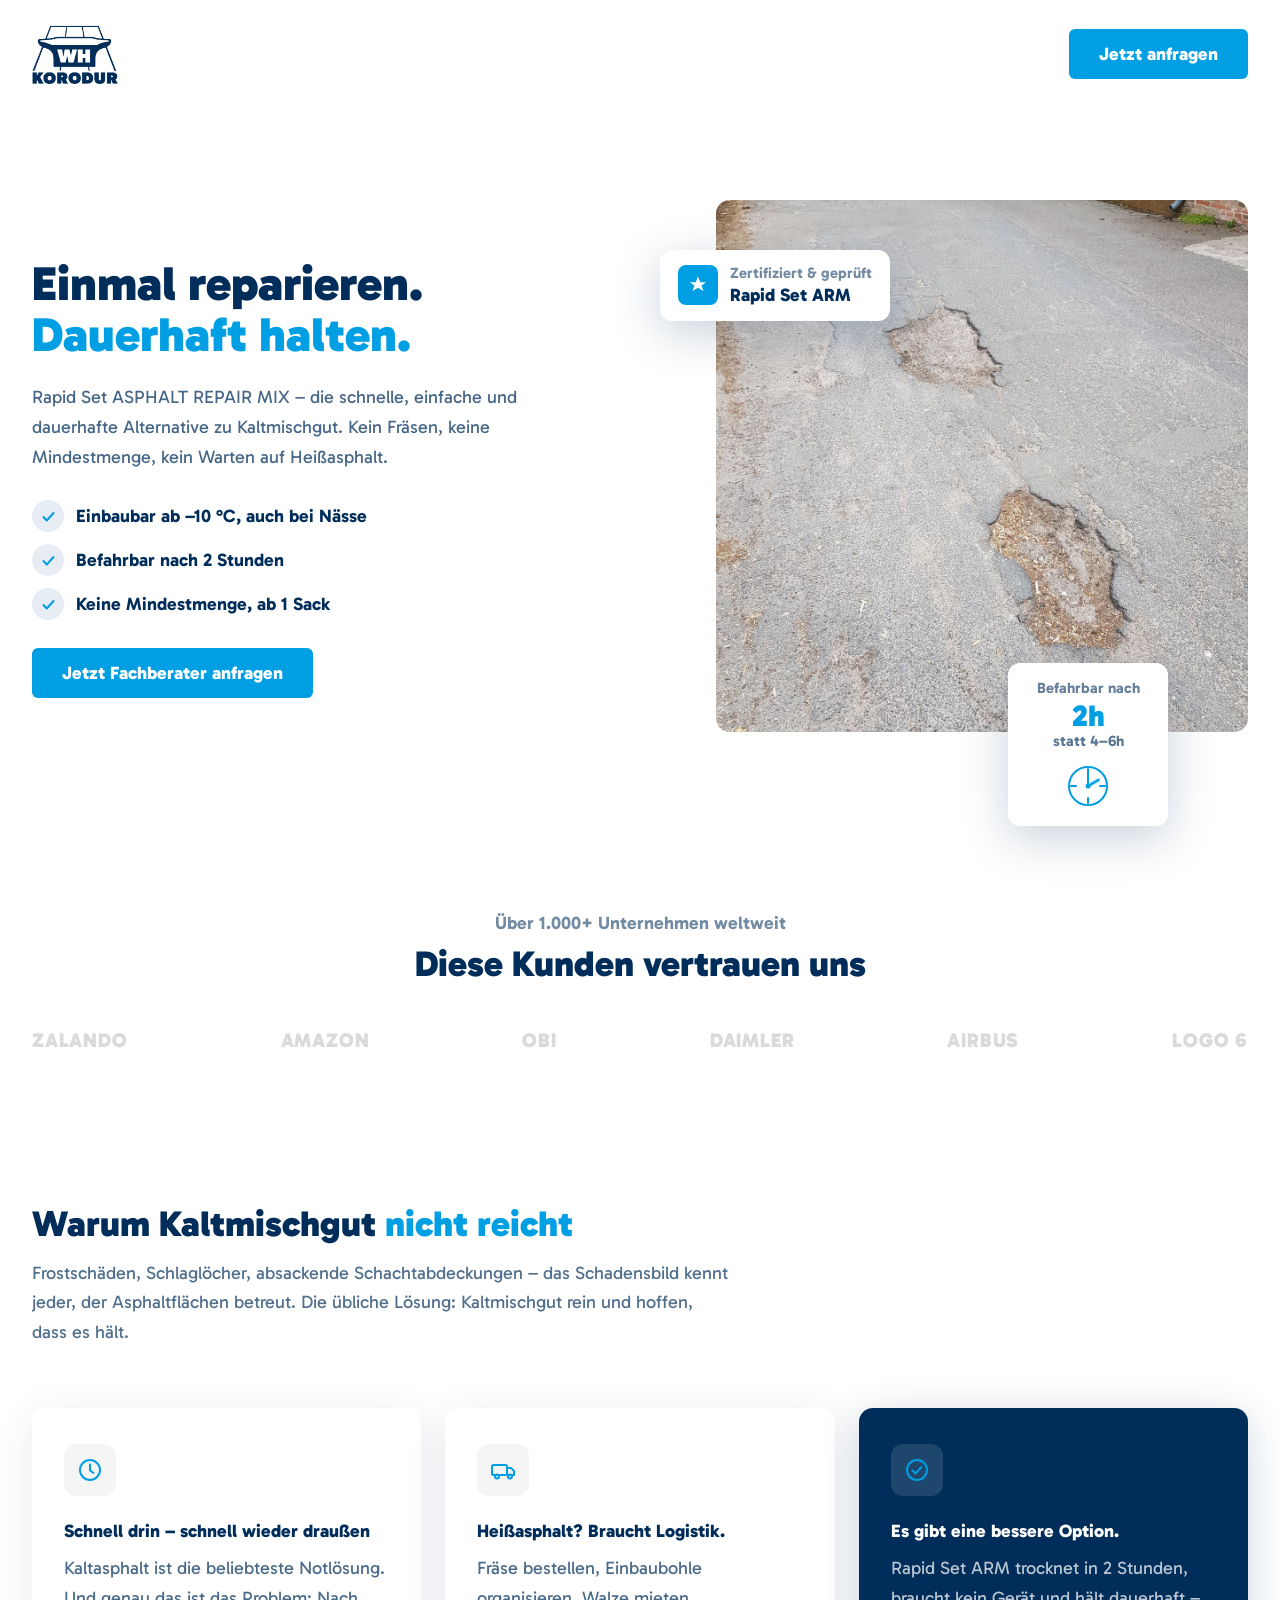
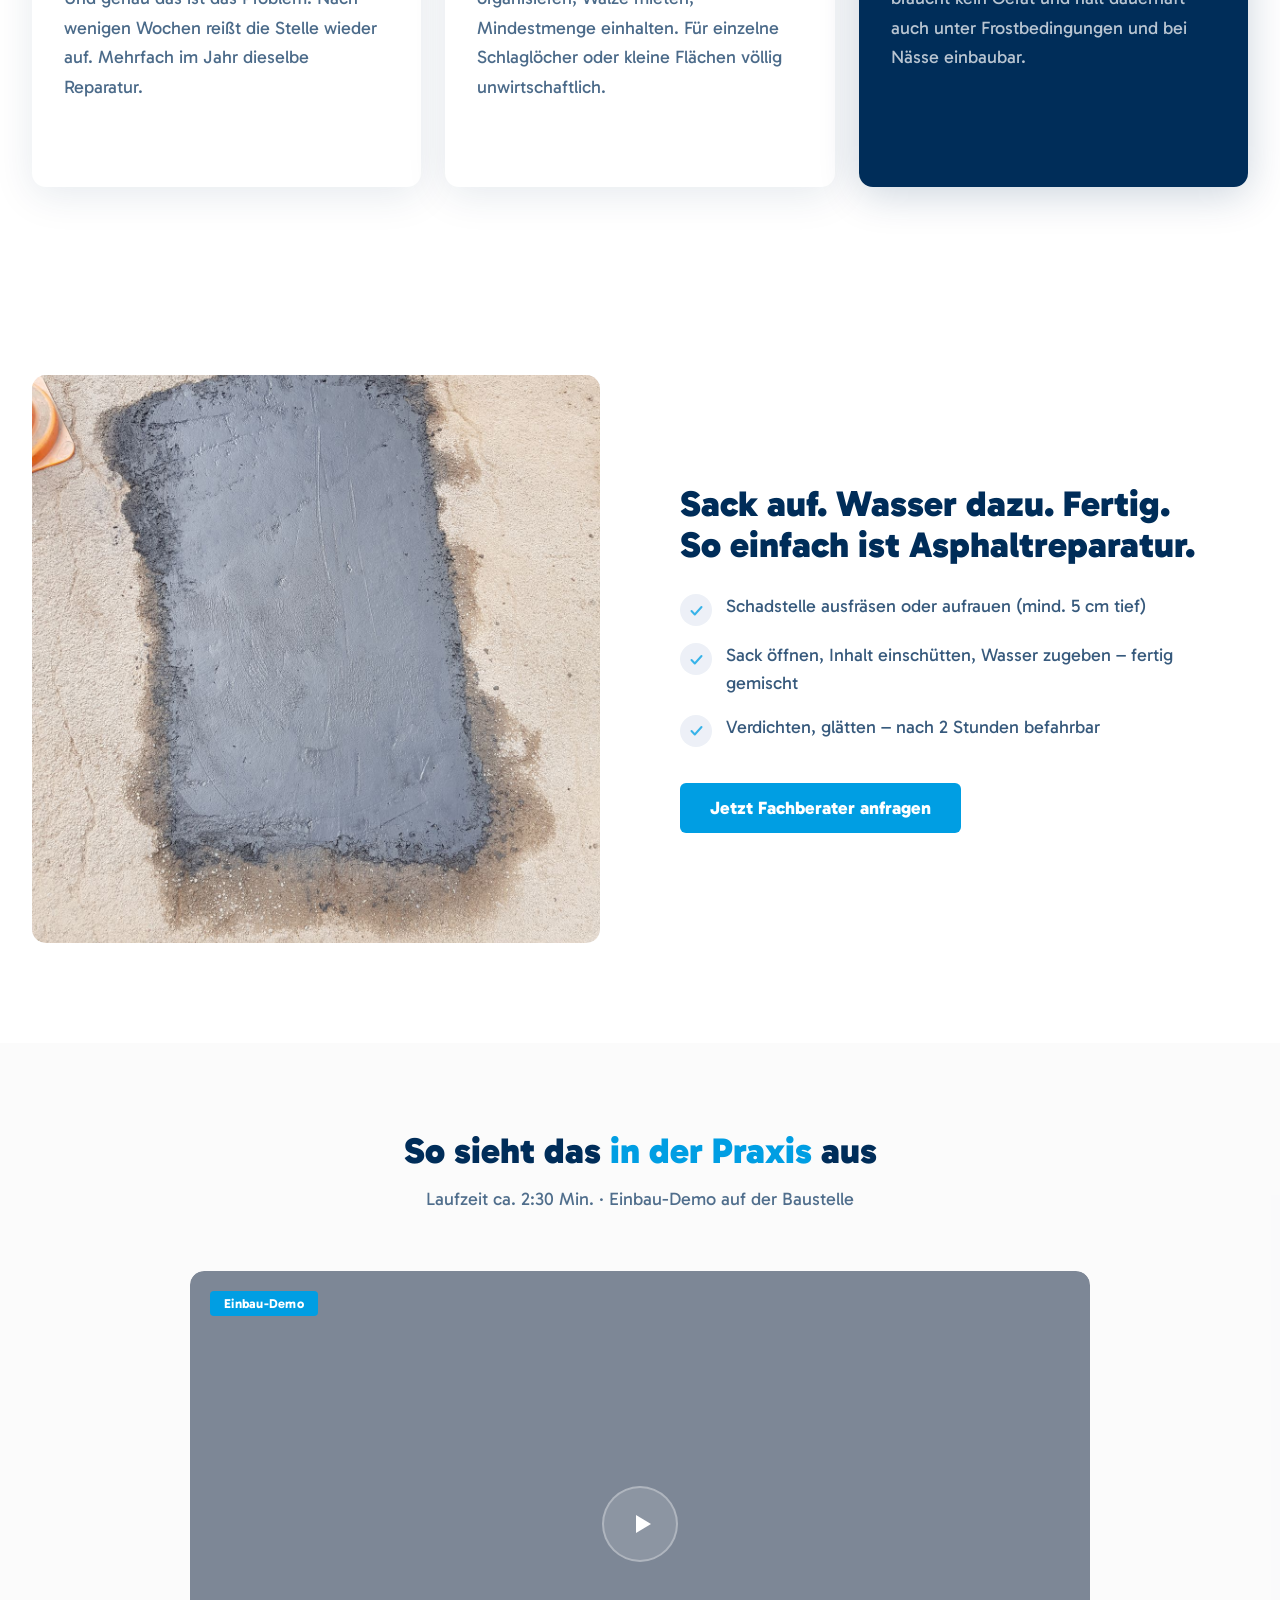
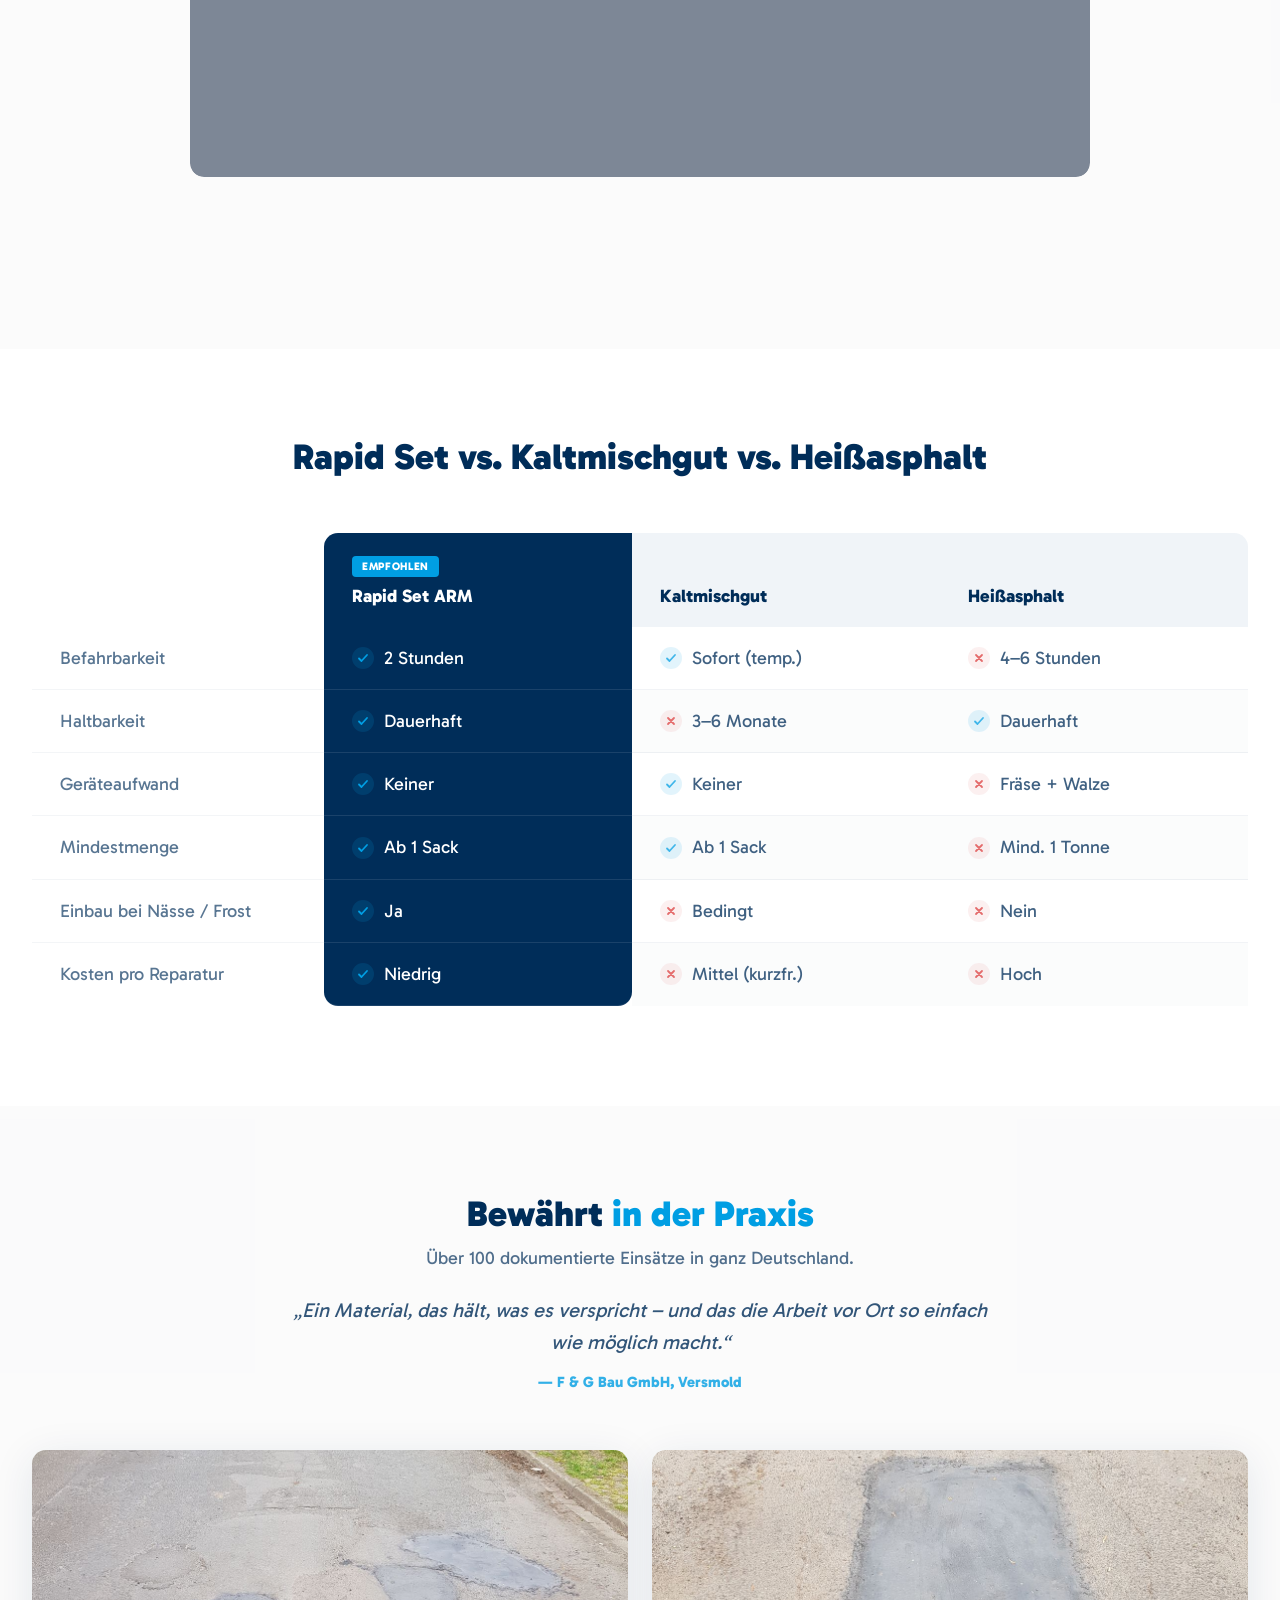
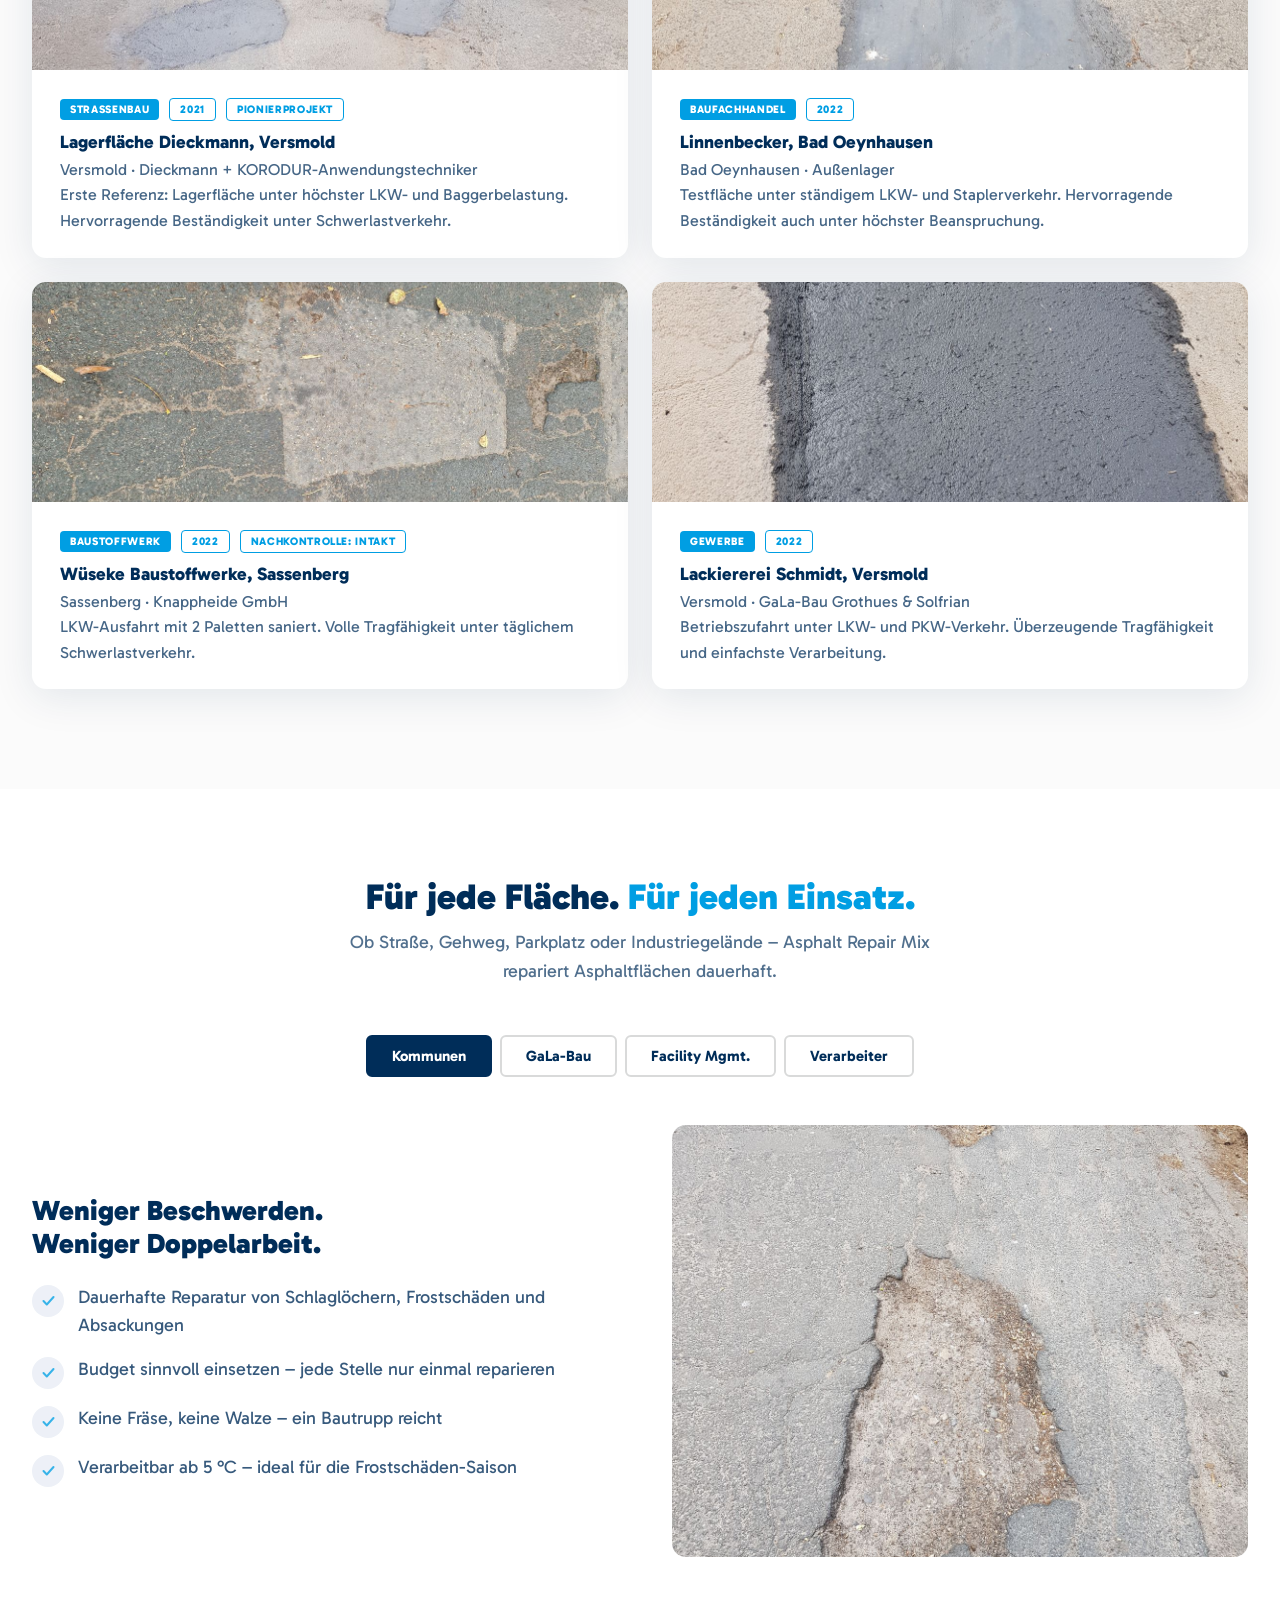
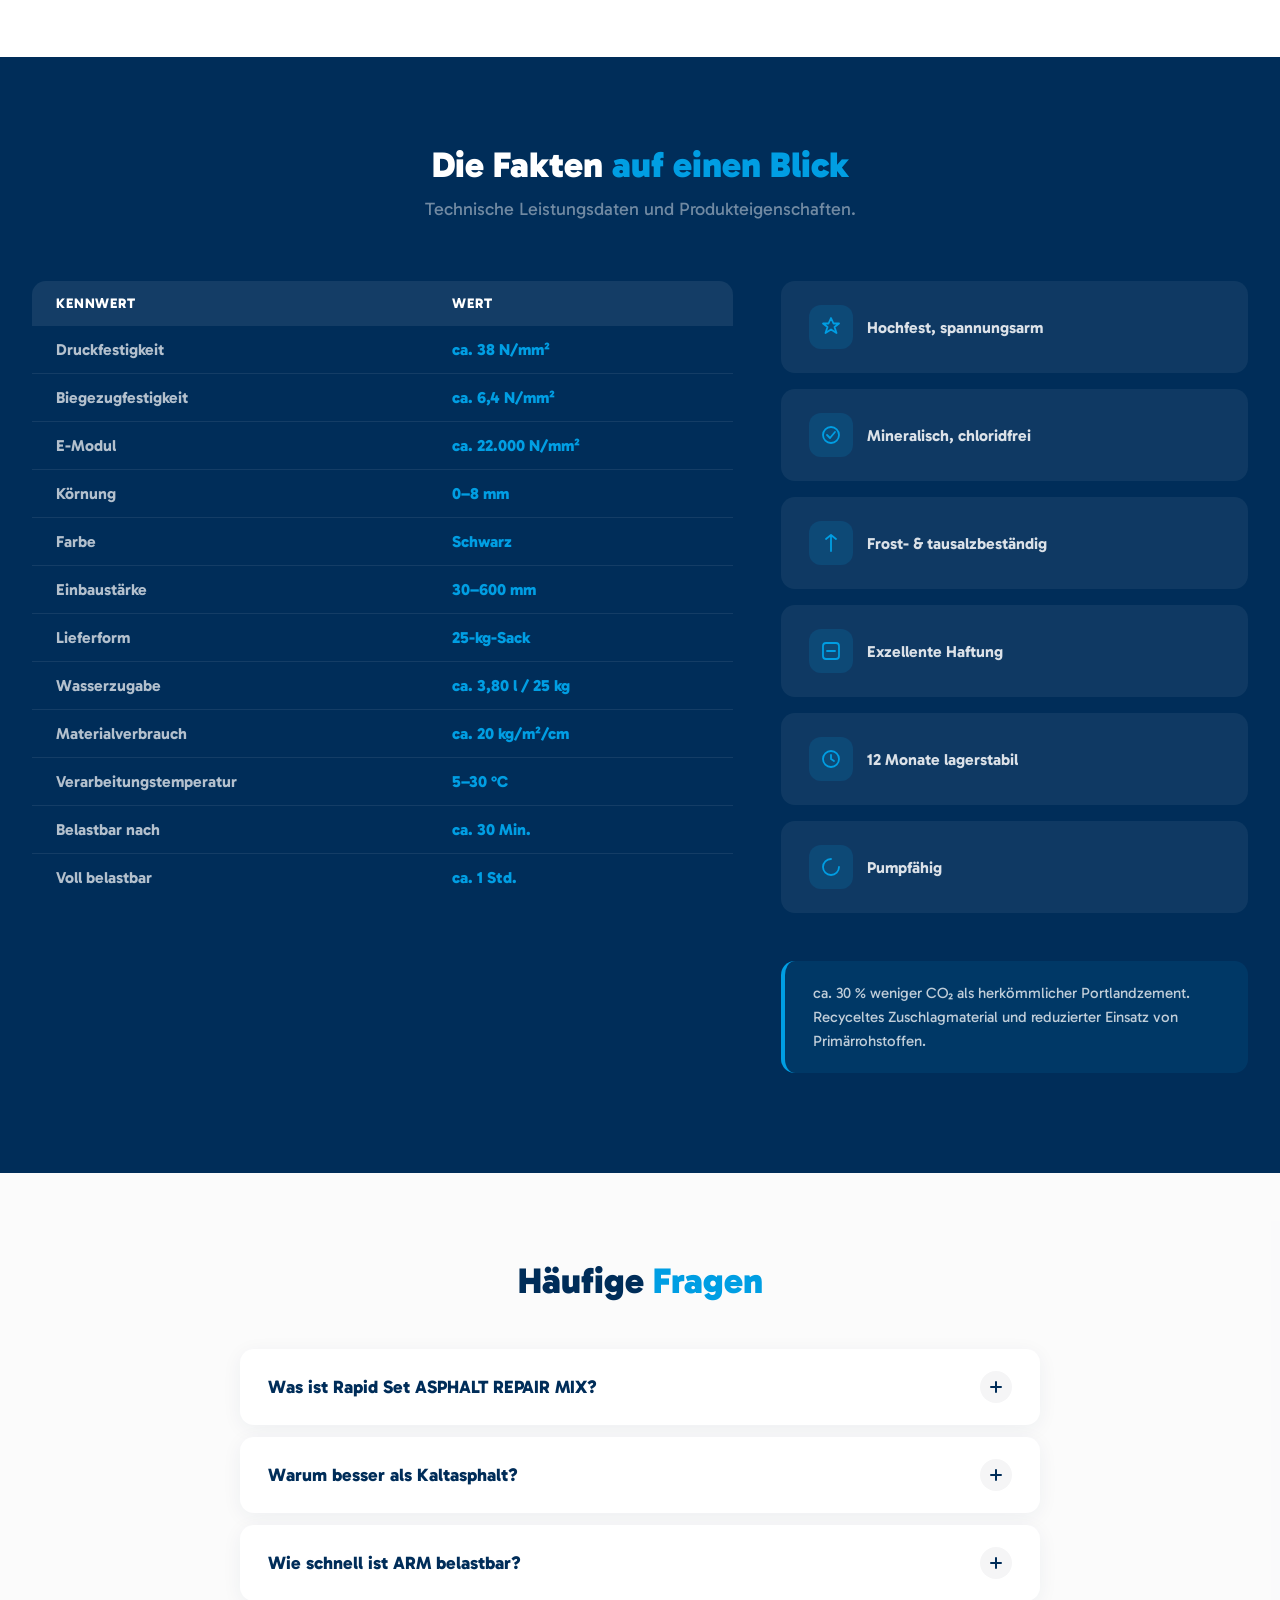
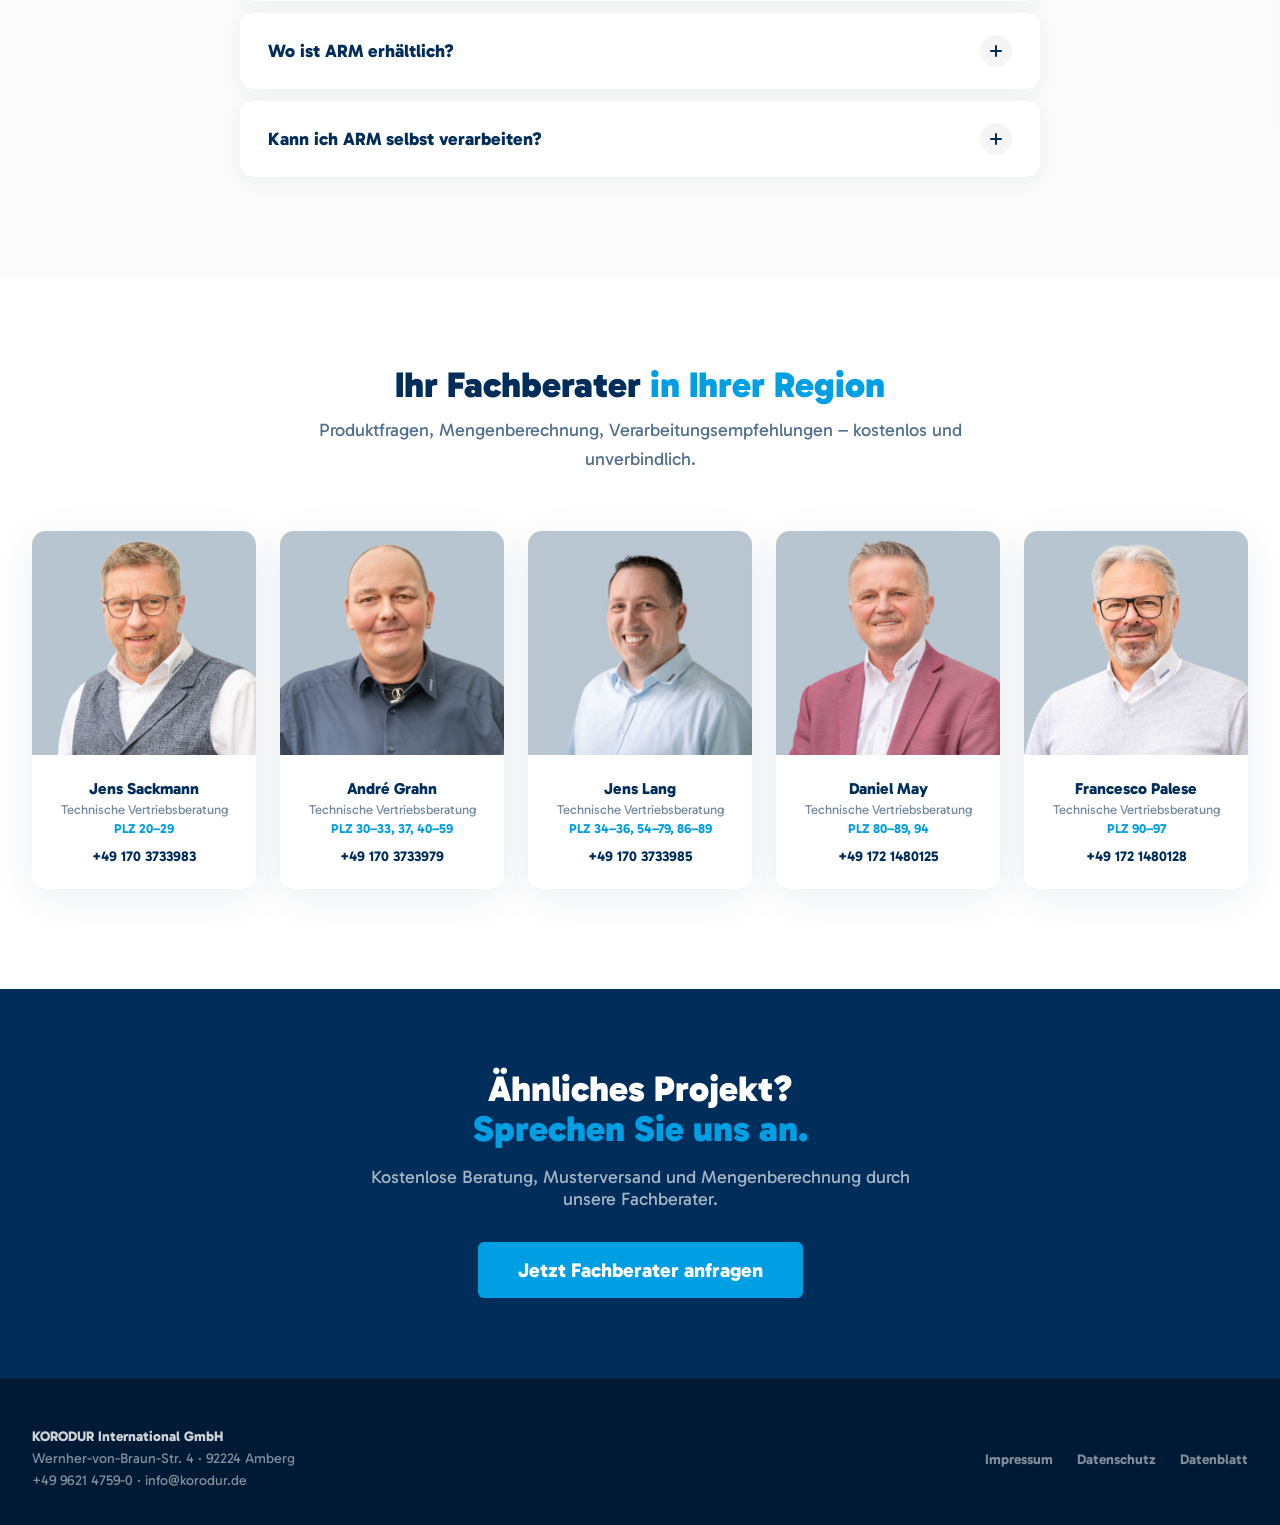
==== commit 63d73dfe: "Konsolidierung auf Designer-Entwurf: Komplett-Ausbau Landing Page + Styleguide v2 - tokens.css v2: D" ====
--- a/index.html
+++ b/index.html
@@ -30,6 +30,30 @@
       padding: 0;
       width: 100%;
       box-sizing: border-box;
+    }
+
+    /* ─── SKIP LINK (A11Y) ──────────────────────────────────────────────────── */
+    .skip-link {
+      position: absolute;
+      top: -100px;
+      left: 16px;
+      background: #009ee3;
+      color: #ffffff;
+      padding: 8px 16px;
+      z-index: 9999;
+      font-weight: 700;
+      border-radius: 6px;
+      text-decoration: none;
+    }
+    .skip-link:focus { top: 8px; }
+
+    /* ─── REDUCED MOTION (A11Y) ──────────────────────────────────────────── */
+    @media (prefers-reduced-motion: reduce) {
+      *, *::before, *::after {
+        animation-duration: 0.01ms !important;
+        animation-iteration-count: 1 !important;
+        transition-duration: 0.01ms !important;
+      }
     }
 
     /* ─── NAVIGATION ─────────────────────────────────────────────────────────── */
@@ -852,18 +876,529 @@
     .comp-icon-neutral { background: rgba(0, 45, 89, 0.10); }
     .comp-icon-bad     { background: rgba(220, 60, 60, 0.10); }
 
+    /* ─── REFERENZEN ────────────────────────────────────────────────────────── */
+    .referenzen {
+      background: rgba(245, 245, 246, 0.45);
+      padding: 88px 0 100px;
+    }
+
+    .referenzen .container { padding: 0 32px; }
+
+    .referenzen .section-h2 { text-align: center; margin-bottom: 10px; }
+    .referenzen .section-sub { text-align: center; margin: 0 auto 20px; }
+
+    .testimonial-block {
+      max-width: 700px;
+      margin: 0 auto 56px;
+      text-align: center;
+      font-size: 20px;
+      font-style: italic;
+      font-weight: 400;
+      line-height: 1.6;
+      color: #002d59;
+      opacity: 0.8;
+    }
+
+    .testimonial-block cite {
+      display: block;
+      margin-top: 12px;
+      font-style: normal;
+      font-weight: 800;
+      font-size: 15px;
+      color: #009ee3;
+    }
+
+    .ref-grid {
+      display: grid;
+      grid-template-columns: repeat(2, 1fr);
+      gap: 24px;
+    }
+
+    .ref-card {
+      background: #ffffff;
+      border-radius: 14px;
+      box-shadow: 0 8px 40px rgba(0, 45, 89, 0.10);
+      overflow: hidden;
+      transition: box-shadow 0.2s ease, transform 0.2s ease;
+    }
+
+    .ref-card:hover {
+      box-shadow: 0 12px 48px rgba(0, 45, 89, 0.16);
+      transform: translateY(-4px);
+    }
+
+    .ref-card img {
+      width: 100%;
+      height: 220px;
+      object-fit: cover;
+    }
+
+    .ref-card-body { padding: 24px 28px; }
+
+    .ref-badge {
+      display: inline-block;
+      font-size: 11px;
+      font-weight: 800;
+      text-transform: uppercase;
+      letter-spacing: 0.06em;
+      background: #009ee3;
+      color: #ffffff;
+      padding: 4px 10px;
+      border-radius: 4px;
+      margin-right: 6px;
+      margin-bottom: 10px;
+    }
+
+    .ref-badge-outline {
+      background: transparent;
+      color: #009ee3;
+      border: 1.5px solid #009ee3;
+    }
+
+    .ref-card-body h3 {
+      font-size: 18px;
+      font-weight: 800;
+      color: #002d59;
+      margin-bottom: 4px;
+    }
+
+    .ref-card-meta {
+      font-size: 14px;
+      color: #002d59;
+      opacity: 0.55;
+      margin-bottom: 10px;
+    }
+
+    .ref-card-body p {
+      font-size: 16px;
+      line-height: 1.6;
+      color: #002d59;
+      opacity: 0.72;
+      margin-bottom: 0;
+    }
+
+    /* ─── ZIELGRUPPEN ────────────────────────────────────────────────────────── */
+    .zielgruppen {
+      background: #ffffff;
+      padding: 88px 0 100px;
+    }
+
+    .zielgruppen .container { padding: 0 32px; }
+    .zielgruppen .section-h2 { text-align: center; margin-bottom: 10px; }
+    .zielgruppen .section-sub { text-align: center; margin: 0 auto 48px; max-width: 640px; }
+
+    .zg-tabs {
+      display: flex;
+      gap: 8px;
+      justify-content: center;
+      margin-bottom: 48px;
+      flex-wrap: wrap;
+    }
+
+    .zg-tab {
+      font-family: 'Gabarito', Arial, sans-serif;
+      font-size: 15px;
+      font-weight: 700;
+      padding: 10px 24px;
+      border: 2px solid #d9dada;
+      border-radius: 6px;
+      background: transparent;
+      color: #002d59;
+      cursor: pointer;
+      transition: all 0.2s ease;
+    }
+
+    .zg-tab:hover { border-color: #009ee3; color: #009ee3; }
+    .zg-tab.active { background: #002d59; color: #ffffff; border-color: #002d59; }
+
+    .zg-panel { display: none; }
+    .zg-panel.active { display: block; }
+
+    .zg-content {
+      display: grid;
+      grid-template-columns: 1fr 1fr;
+      gap: 64px;
+      align-items: center;
+    }
+
+    .zg-text h3 {
+      font-size: 28px;
+      font-weight: 900;
+      color: #002d59;
+      line-height: 1.15;
+      margin-bottom: 24px;
+    }
+
+    .zg-benefits {
+      display: flex;
+      flex-direction: column;
+      gap: 16px;
+    }
+
+    .zg-benefit {
+      display: flex;
+      align-items: flex-start;
+      gap: 14px;
+      font-size: 18px;
+      font-weight: 400;
+      line-height: 1.55;
+      color: #002d59;
+      opacity: 0.78;
+    }
+
+    .zg-benefit-icon {
+      flex-shrink: 0;
+      width: 32px;
+      height: 32px;
+      background: #e8edf5;
+      border-radius: 50%;
+      display: flex;
+      align-items: center;
+      justify-content: center;
+      margin-top: 1px;
+    }
+
+    .zg-benefit-icon svg { width: 15px; height: 15px; }
+
+    .zg-image {
+      border-radius: 14px;
+      aspect-ratio: 4 / 3;
+      overflow: hidden;
+      background: linear-gradient(135deg, #e8edf2 0%, #d0d8e4 100%);
+    }
+
+    .zg-image img { width: 100%; height: 100%; object-fit: cover; }
+
+    /* ─── TECHNIK ────────────────────────────────────────────────────────────── */
+    .technik {
+      background: #002d59;
+      color: #ffffff;
+      padding: 88px 0 100px;
+    }
+
+    .technik .container { padding: 0 32px; }
+    .technik .section-h2 { text-align: center; color: #ffffff; margin-bottom: 10px; }
+    .technik .section-sub { text-align: center; color: rgba(255,255,255,0.65); margin: 0 auto 56px; }
+
+    .technik-layout {
+      display: grid;
+      grid-template-columns: 1.2fr 0.8fr;
+      gap: 48px;
+      align-items: start;
+    }
+
+    .tech-table {
+      width: 100%;
+      border-collapse: separate;
+      border-spacing: 0;
+      border-radius: 14px;
+      overflow: hidden;
+    }
+
+    .tech-table th {
+      background: rgba(255,255,255,0.08);
+      color: #ffffff;
+      padding: 14px 24px;
+      font-size: 14px;
+      font-weight: 800;
+      text-align: left;
+      text-transform: uppercase;
+      letter-spacing: 0.06em;
+    }
+
+    .tech-table td {
+      padding: 14px 24px;
+      font-size: 16px;
+      border-bottom: 1px solid rgba(255,255,255,0.08);
+    }
+
+    .tech-table td:first-child {
+      font-weight: 700;
+      color: rgba(255,255,255,0.7);
+    }
+
+    .tech-table td:last-child {
+      font-weight: 800;
+      color: #009ee3;
+    }
+
+    .tech-table tbody tr:last-child td { border-bottom: none; }
+
+    .tech-features {
+      display: flex;
+      flex-direction: column;
+      gap: 16px;
+    }
+
+    .tech-feature {
+      background: rgba(255,255,255,0.06);
+      border-radius: 14px;
+      padding: 24px 28px;
+      display: flex;
+      align-items: center;
+      gap: 14px;
+    }
+
+    .tech-feature-icon {
+      width: 44px;
+      height: 44px;
+      background: rgba(0, 158, 227, 0.15);
+      border-radius: 12px;
+      display: flex;
+      align-items: center;
+      justify-content: center;
+      flex-shrink: 0;
+    }
+
+    .tech-feature-icon svg { width: 22px; height: 22px; }
+
+    .tech-feature span {
+      font-size: 16px;
+      font-weight: 700;
+      color: rgba(255,255,255,0.85);
+    }
+
+    .tech-sustainability {
+      margin-top: 32px;
+      padding: 20px 28px;
+      background: rgba(0, 158, 227, 0.1);
+      border-radius: 14px;
+      border-left: 4px solid #009ee3;
+      font-size: 15px;
+      line-height: 1.6;
+      color: rgba(255,255,255,0.75);
+    }
+
+    /* ─── FAQ ────────────────────────────────────────────────────────────────── */
+    .faq {
+      background: rgba(245, 245, 246, 0.45);
+      padding: 88px 0 100px;
+    }
+
+    .faq .container { padding: 0 32px; }
+    .faq .section-h2 { text-align: center; margin-bottom: 48px; }
+
+    .faq-list {
+      max-width: 800px;
+      margin: 0 auto;
+      display: flex;
+      flex-direction: column;
+      gap: 12px;
+    }
+
+    .faq-item {
+      background: #ffffff;
+      border-radius: 14px;
+      box-shadow: 0 4px 20px rgba(0, 45, 89, 0.06);
+      overflow: hidden;
+    }
+
+    .faq-question {
+      width: 100%;
+      padding: 22px 28px;
+      font-family: 'Gabarito', Arial, sans-serif;
+      font-weight: 800;
+      font-size: 18px;
+      background: transparent;
+      border: none;
+      cursor: pointer;
+      text-align: left;
+      display: flex;
+      justify-content: space-between;
+      align-items: center;
+      color: #002d59;
+      gap: 16px;
+      transition: color 0.2s;
+    }
+
+    .faq-question:hover { color: #009ee3; }
+
+    .faq-icon {
+      flex-shrink: 0;
+      width: 32px;
+      height: 32px;
+      background: #f5f5f6;
+      border-radius: 50%;
+      display: flex;
+      align-items: center;
+      justify-content: center;
+      transition: transform 0.3s ease, background 0.2s;
+    }
+
+    .faq-item.open .faq-icon {
+      transform: rotate(45deg);
+      background: #009ee3;
+    }
+
+    .faq-item.open .faq-icon svg path { stroke: #ffffff; }
+
+    .faq-answer {
+      max-height: 0;
+      overflow: hidden;
+      transition: max-height 0.35s ease;
+    }
+
+    .faq-answer-inner {
+      padding: 0 28px 22px;
+      font-size: 17px;
+      line-height: 1.7;
+      color: #002d59;
+      opacity: 0.72;
+    }
+
+    /* ─── BERATER ────────────────────────────────────────────────────────────── */
+    .berater {
+      background: #ffffff;
+      padding: 88px 0 100px;
+    }
+
+    .berater .container { padding: 0 32px; }
+    .berater .section-h2 { text-align: center; margin-bottom: 10px; }
+    .berater .section-sub { text-align: center; margin: 0 auto 56px; max-width: 680px; }
+
+    .berater-grid {
+      display: grid;
+      grid-template-columns: repeat(5, 1fr);
+      gap: 24px;
+    }
+
+    .berater-card {
+      background: #ffffff;
+      border-radius: 14px;
+      box-shadow: 0 8px 40px rgba(0, 45, 89, 0.08);
+      overflow: hidden;
+      text-align: center;
+      transition: box-shadow 0.2s ease, transform 0.2s ease;
+    }
+
+    .berater-card:hover {
+      box-shadow: 0 12px 48px rgba(0, 45, 89, 0.14);
+      transform: translateY(-4px);
+    }
+
+    .berater-card img {
+      width: 100%;
+      aspect-ratio: 1 / 1;
+      object-fit: cover;
+    }
+
+    .berater-card-body { padding: 20px 16px 24px; }
+
+    .berater-card-body h3 {
+      font-size: 16px;
+      font-weight: 800;
+      color: #002d59;
+      margin-bottom: 4px;
+    }
+
+    .berater-card-role {
+      font-size: 13px;
+      font-weight: 400;
+      color: #002d59;
+      opacity: 0.55;
+      margin-bottom: 4px;
+    }
+
+    .berater-card-region {
+      font-size: 13px;
+      font-weight: 700;
+      color: #009ee3;
+      margin-bottom: 10px;
+    }
+
+    .berater-card-phone {
+      display: inline-block;
+      font-size: 14px;
+      font-weight: 700;
+      color: #002d59;
+      text-decoration: none;
+    }
+
+    .berater-card-phone:hover { color: #009ee3; text-decoration: none; }
+
+    /* ─── CTA ────────────────────────────────────────────────────────────────── */
+    .cta-section {
+      background: #002d59;
+      padding: 80px 0;
+      text-align: center;
+    }
+
+    .cta-section .container { padding: 0 32px; }
+
+    .cta-section h2 {
+      font-size: 36px;
+      font-weight: 900;
+      color: #ffffff;
+      line-height: 1.12;
+      margin-bottom: 16px;
+    }
+
+    .cta-section p {
+      font-size: 18px;
+      color: rgba(255,255,255,0.65);
+      max-width: 560px;
+      margin: 0 auto 32px;
+    }
+
+    .cta-section .btn {
+      font-size: 20px;
+      padding: 18px 40px;
+    }
+
+    /* ─── FOOTER ─────────────────────────────────────────────────────────────── */
+    .footer {
+      background: #001a35;
+      color: rgba(255, 255, 255, 0.5);
+      padding: 48px 0 32px;
+    }
+
+    .footer .container { padding: 0 32px; }
+
+    .footer-inner {
+      display: flex;
+      justify-content: space-between;
+      align-items: center;
+      flex-wrap: wrap;
+      gap: 16px;
+    }
+
+    .footer-brand {
+      font-size: 14px;
+      line-height: 1.6;
+    }
+
+    .footer-brand strong {
+      color: rgba(255,255,255,0.8);
+      font-weight: 800;
+    }
+
+    .footer-links {
+      display: flex;
+      gap: 24px;
+    }
+
+    .footer-links a {
+      font-size: 14px;
+      font-weight: 700;
+      color: rgba(255,255,255,0.5);
+      text-decoration: none;
+      transition: color 0.2s;
+    }
+
+    .footer-links a:hover { color: #009ee3; text-decoration: none; }
+
     /* ─── RESPONSIVE ─────────────────────────────────────────────────────────── */
     @media (max-width: 1100px) {
       .hero .container { gap: 40px; }
       .hero-h1 { font-size: 40px; }
       .cards-grid { grid-template-columns: repeat(2, 1fr); }
-
-      /* Solution: etwas weniger Gap */
       .solution .container { gap: 48px; }
-
-      /* Comparison: Schrift etwas kleiner */
       .comp-table thead tr th,
       .comp-table tbody tr td { font-size: 16px; padding: 14px 18px; }
+      .ref-grid { grid-template-columns: 1fr; }
+      .zg-content { gap: 40px; }
+      .technik-layout { grid-template-columns: 1fr; }
+      .berater-grid { grid-template-columns: repeat(3, 1fr); }
     }
 
     @media (max-width: 768px) {
@@ -930,6 +1465,10 @@
       }
       .comp-table thead tr th,
       .comp-table tbody tr td { font-size: 15px; padding: 12px 14px; }
+      .zg-content { grid-template-columns: 1fr; gap: 32px; }
+      .zg-text h3 { font-size: 24px; }
+      .berater-grid { grid-template-columns: repeat(2, 1fr); }
+      .cta-section h2 { font-size: 28px; }
     }
 
     @media (max-width: 480px) {
@@ -942,10 +1481,16 @@
 
       .comp-table thead tr th,
       .comp-table tbody tr td { font-size: 14px; padding: 10px 12px; }
+      .berater-grid { grid-template-columns: 1fr 1fr; }
+      .cta-section h2 { font-size: 24px; }
+      .footer-inner { flex-direction: column; text-align: center; }
+      .footer-links { justify-content: center; }
     }
   </style>
 </head>
 <body>
+
+  <a class="skip-link" href="#main-content">Zum Inhalt springen</a>
 
   <!-- ═══════════════════════════════════════════════════════════════════════
        SECTION 1 · NAVIGATION
@@ -954,7 +1499,7 @@
     <div class="container">
       <a class="nav-logo" href="#">
         <img
-          src="https://korodur.github.io/Landing-pages/assets/korodur-logo.png"
+          src="assets/korodur-logo.png"
           alt="Korodur Logo"
         />
       </a>
@@ -965,6 +1510,7 @@
   <!-- ═══════════════════════════════════════════════════════════════════════
        SECTION 1 · HERO
   ═══════════════════════════════════════════════════════════════════════ -->
+  <main id="main-content">
   <section class="hero">
     <div class="container">
 
@@ -1035,7 +1581,7 @@
         <!-- Hero Image — square, road with potholes -->
         <div class="hero-image">
           <img
-            src="https://images.unsplash.com/photo-1749976611039-a774f25fabb2?auto=format&fit=crop&w=900&h=900&q=80"
+            src="assets/arm-schaden-schlagloecher.jpg"
             alt="Asphalt mit Schlaglöchern – Straßenschäden"
           />
         </div>
@@ -1170,7 +1716,7 @@
       <!-- Linke Spalte: Bild -->
       <div class="solution-image">
         <img
-          src="https://images.unsplash.com/photo-1603465410243-af3e840367dd?auto=format&fit=crop&w=900&h=900&q=80"
+          src="assets/arm-frisch-fertig-glatt.jpg"
           alt="Rapid Set ARM – Einbau auf der Baustelle"
         />
       </div>
@@ -1425,6 +1971,445 @@
     </div>
   </section>
 
+  <!-- ═══════════════════════════════════════════════════════════════════════
+       SECTION 7 · REFERENZEN
+  ═══════════════════════════════════════════════════════════════════════ -->
+  <section class="referenzen">
+    <div class="container">
+      <h2 class="section-h2">Bewährt <span class="highlight-cyan">in der Praxis</span></h2>
+      <p class="section-sub">Über 100 dokumentierte Einsätze in ganz Deutschland.</p>
+
+      <blockquote class="testimonial-block">
+        &bdquo;Ein Material, das hält, was es verspricht – und das die Arbeit vor Ort so einfach wie möglich macht.&ldquo;
+        <cite>— F &amp; G Bau GmbH, Versmold</cite>
+      </blockquote>
+
+      <div class="ref-grid">
+
+        <div class="ref-card">
+          <img src="assets/arm-ergebnis-weitwinkel.jpg" alt="Lagerfläche Dieckmann – reparierte Asphaltfläche unter Schwerlast" loading="lazy" />
+          <div class="ref-card-body">
+            <span class="ref-badge">Straßenbau</span>
+            <span class="ref-badge ref-badge-outline">2021</span>
+            <span class="ref-badge ref-badge-outline">Pionierprojekt</span>
+            <h3>Lagerfläche Dieckmann, Versmold</h3>
+            <p class="ref-card-meta">Versmold · Dieckmann + KORODUR-Anwendungstechniker</p>
+            <p>Erste Referenz: Lagerfläche unter höchster LKW- und Baggerbelastung. Hervorragende Beständigkeit unter Schwerlastverkehr.</p>
+          </div>
+        </div>
+
+        <div class="ref-card">
+          <img src="assets/arm-ergebnis-2tage.jpg" alt="Linnenbecker Bad Oeynhausen – Testfläche Außenlager" loading="lazy" />
+          <div class="ref-card-body">
+            <span class="ref-badge">Baufachhandel</span>
+            <span class="ref-badge ref-badge-outline">2022</span>
+            <h3>Linnenbecker, Bad Oeynhausen</h3>
+            <p class="ref-card-meta">Bad Oeynhausen · Außenlager</p>
+            <p>Testfläche unter ständigem LKW- und Staplerverkehr. Hervorragende Beständigkeit auch unter höchster Beanspruchung.</p>
+          </div>
+        </div>
+
+        <div class="ref-card">
+          <img src="assets/arm-nachkontrolle-18monate.jpg" alt="Wüseke Baustoffwerke – Nachkontrolle nach 18 Monaten" loading="lazy" />
+          <div class="ref-card-body">
+            <span class="ref-badge">Baustoffwerk</span>
+            <span class="ref-badge ref-badge-outline">2022</span>
+            <span class="ref-badge ref-badge-outline">Nachkontrolle: intakt</span>
+            <h3>Wüseke Baustoffwerke, Sassenberg</h3>
+            <p class="ref-card-meta">Sassenberg · Knappheide GmbH</p>
+            <p>LKW-Ausfahrt mit 2 Paletten saniert. Volle Tragfähigkeit unter täglichem Schwerlastverkehr.</p>
+          </div>
+        </div>
+
+        <div class="ref-card">
+          <img src="assets/arm-verarbeitung-oberflaeche.jpg" alt="Lackiererei Schmidt – Betriebszufahrt repariert" loading="lazy" />
+          <div class="ref-card-body">
+            <span class="ref-badge">Gewerbe</span>
+            <span class="ref-badge ref-badge-outline">2022</span>
+            <h3>Lackiererei Schmidt, Versmold</h3>
+            <p class="ref-card-meta">Versmold · GaLa-Bau Grothues &amp; Solfrian</p>
+            <p>Betriebszufahrt unter LKW- und PKW-Verkehr. Überzeugende Tragfähigkeit und einfachste Verarbeitung.</p>
+          </div>
+        </div>
+
+      </div>
+    </div>
+  </section>
+
+  <!-- ═══════════════════════════════════════════════════════════════════════
+       SECTION 8 · ZIELGRUPPEN
+  ═══════════════════════════════════════════════════════════════════════ -->
+  <section class="zielgruppen" id="zielgruppen">
+    <div class="container">
+      <h2 class="section-h2">Für jede Fläche. <span class="highlight-cyan">Für jeden Einsatz.</span></h2>
+      <p class="section-sub">Ob Straße, Gehweg, Parkplatz oder Industriegelände – Asphalt Repair Mix repariert Asphaltflächen dauerhaft.</p>
+
+      <div class="zg-tabs" role="tablist">
+        <button class="zg-tab active" role="tab" aria-selected="true" data-tab="kommunen">Kommunen</button>
+        <button class="zg-tab" role="tab" aria-selected="false" data-tab="galabau">GaLa-Bau</button>
+        <button class="zg-tab" role="tab" aria-selected="false" data-tab="facility">Facility Mgmt.</button>
+        <button class="zg-tab" role="tab" aria-selected="false" data-tab="verarbeiter">Verarbeiter</button>
+      </div>
+
+      <div class="zg-panel active" data-panel="kommunen" role="tabpanel">
+        <div class="zg-content">
+          <div class="zg-text">
+            <h3>Weniger Beschwerden.<br>Weniger Doppelarbeit.</h3>
+            <div class="zg-benefits">
+              <div class="zg-benefit">
+                <div class="zg-benefit-icon"><svg viewBox="0 0 15 15" fill="none"><path d="M2.5 8L5.8 11.5L12.5 4" stroke="#009ee3" stroke-width="2" stroke-linecap="round" stroke-linejoin="round"/></svg></div>
+                <span>Dauerhafte Reparatur von Schlaglöchern, Frostschäden und Absackungen</span>
+              </div>
+              <div class="zg-benefit">
+                <div class="zg-benefit-icon"><svg viewBox="0 0 15 15" fill="none"><path d="M2.5 8L5.8 11.5L12.5 4" stroke="#009ee3" stroke-width="2" stroke-linecap="round" stroke-linejoin="round"/></svg></div>
+                <span>Budget sinnvoll einsetzen – jede Stelle nur einmal reparieren</span>
+              </div>
+              <div class="zg-benefit">
+                <div class="zg-benefit-icon"><svg viewBox="0 0 15 15" fill="none"><path d="M2.5 8L5.8 11.5L12.5 4" stroke="#009ee3" stroke-width="2" stroke-linecap="round" stroke-linejoin="round"/></svg></div>
+                <span>Keine Fräse, keine Walze – ein Bautrupp reicht</span>
+              </div>
+              <div class="zg-benefit">
+                <div class="zg-benefit-icon"><svg viewBox="0 0 15 15" fill="none"><path d="M2.5 8L5.8 11.5L12.5 4" stroke="#009ee3" stroke-width="2" stroke-linecap="round" stroke-linejoin="round"/></svg></div>
+                <span>Verarbeitbar ab 5 °C – ideal für die Frostschäden-Saison</span>
+              </div>
+            </div>
+          </div>
+          <div class="zg-image">
+            <img src="assets/arm-schaden-grossflaeche.jpg" alt="Kommune – großflächige Asphaltreparatur" loading="lazy" />
+          </div>
+        </div>
+      </div>
+
+      <div class="zg-panel" data-panel="galabau" role="tabpanel">
+        <div class="zg-content">
+          <div class="zg-text">
+            <h3>Zufriedene Kunden.<br>Keine Reklamationen.</h3>
+            <div class="zg-benefits">
+              <div class="zg-benefit">
+                <div class="zg-benefit-icon"><svg viewBox="0 0 15 15" fill="none"><path d="M2.5 8L5.8 11.5L12.5 4" stroke="#009ee3" stroke-width="2" stroke-linecap="round" stroke-linejoin="round"/></svg></div>
+                <span>Ergebnisse, auf die Sie Ihren Namen setzen können</span>
+              </div>
+              <div class="zg-benefit">
+                <div class="zg-benefit-icon"><svg viewBox="0 0 15 15" fill="none"><path d="M2.5 8L5.8 11.5L12.5 4" stroke="#009ee3" stroke-width="2" stroke-linecap="round" stroke-linejoin="round"/></svg></div>
+                <span>Schnelle Wiederfreigabe – Baustelle in Stunden räumen</span>
+              </div>
+              <div class="zg-benefit">
+                <div class="zg-benefit-icon"><svg viewBox="0 0 15 15" fill="none"><path d="M2.5 8L5.8 11.5L12.5 4" stroke="#009ee3" stroke-width="2" stroke-linecap="round" stroke-linejoin="round"/></svg></div>
+                <span>Einfachste Verarbeitung ohne Spezialgeräte oder Haftbrücke</span>
+              </div>
+              <div class="zg-benefit">
+                <div class="zg-benefit-icon"><svg viewBox="0 0 15 15" fill="none"><path d="M2.5 8L5.8 11.5L12.5 4" stroke="#009ee3" stroke-width="2" stroke-linecap="round" stroke-linejoin="round"/></svg></div>
+                <span>Wettbewerbsvorteil gegenüber Kaltmischgut</span>
+              </div>
+            </div>
+          </div>
+          <div class="zg-image">
+            <img src="assets/arm-verarbeitung-werkzeug.jpg" alt="GaLa-Bau – Verarbeitung mit Werkzeug" loading="lazy" />
+          </div>
+        </div>
+      </div>
+
+      <div class="zg-panel" data-panel="facility" role="tabpanel">
+        <div class="zg-content">
+          <div class="zg-text">
+            <h3>Sichere Flächen.<br>Minimale Betriebsunterbrechung.</h3>
+            <div class="zg-benefits">
+              <div class="zg-benefit">
+                <div class="zg-benefit-icon"><svg viewBox="0 0 15 15" fill="none"><path d="M2.5 8L5.8 11.5L12.5 4" stroke="#009ee3" stroke-width="2" stroke-linecap="round" stroke-linejoin="round"/></svg></div>
+                <span>Schlaglöcher beseitigen – bevor sie zum Haftungsfall werden</span>
+              </div>
+              <div class="zg-benefit">
+                <div class="zg-benefit-icon"><svg viewBox="0 0 15 15" fill="none"><path d="M2.5 8L5.8 11.5L12.5 4" stroke="#009ee3" stroke-width="2" stroke-linecap="round" stroke-linejoin="round"/></svg></div>
+                <span>Sanierung bei laufendem Betrieb</span>
+              </div>
+              <div class="zg-benefit">
+                <div class="zg-benefit-icon"><svg viewBox="0 0 15 15" fill="none"><path d="M2.5 8L5.8 11.5L12.5 4" stroke="#009ee3" stroke-width="2" stroke-linecap="round" stroke-linejoin="round"/></svg></div>
+                <span>Professionelles Erscheinungsbild für Ihr Gelände</span>
+              </div>
+              <div class="zg-benefit">
+                <div class="zg-benefit-icon"><svg viewBox="0 0 15 15" fill="none"><path d="M2.5 8L5.8 11.5L12.5 4" stroke="#009ee3" stroke-width="2" stroke-linecap="round" stroke-linejoin="round"/></svg></div>
+                <span>Flexible Einbaustärke 30–600 mm</span>
+              </div>
+            </div>
+          </div>
+          <div class="zg-image">
+            <img src="assets/arm-frisch-fertig-glatt.jpg" alt="Facility Management – glatt reparierte Fläche" loading="lazy" />
+          </div>
+        </div>
+      </div>
+
+      <div class="zg-panel" data-panel="verarbeiter" role="tabpanel">
+        <div class="zg-content">
+          <div class="zg-text">
+            <h3>Einfach verarbeiten.<br>Sicher liefern.</h3>
+            <div class="zg-benefits">
+              <div class="zg-benefit">
+                <div class="zg-benefit-icon"><svg viewBox="0 0 15 15" fill="none"><path d="M2.5 8L5.8 11.5L12.5 4" stroke="#009ee3" stroke-width="2" stroke-linecap="round" stroke-linejoin="round"/></svg></div>
+                <span>Sack auf, 3,8 l Wasser, mischen, einbauen – fertig</span>
+              </div>
+              <div class="zg-benefit">
+                <div class="zg-benefit-icon"><svg viewBox="0 0 15 15" fill="none"><path d="M2.5 8L5.8 11.5L12.5 4" stroke="#009ee3" stroke-width="2" stroke-linecap="round" stroke-linejoin="round"/></svg></div>
+                <span>Kein Primer, keine Haftbrücke, keine Fräse</span>
+              </div>
+              <div class="zg-benefit">
+                <div class="zg-benefit-icon"><svg viewBox="0 0 15 15" fill="none"><path d="M2.5 8L5.8 11.5L12.5 4" stroke="#009ee3" stroke-width="2" stroke-linecap="round" stroke-linejoin="round"/></svg></div>
+                <span>30–600 mm Einbaustärke</span>
+              </div>
+              <div class="zg-benefit">
+                <div class="zg-benefit-icon"><svg viewBox="0 0 15 15" fill="none"><path d="M2.5 8L5.8 11.5L12.5 4" stroke="#009ee3" stroke-width="2" stroke-linecap="round" stroke-linejoin="round"/></svg></div>
+                <span>Pumpfähig für größere Flächen</span>
+              </div>
+            </div>
+          </div>
+          <div class="zg-image">
+            <img src="assets/arm-frisch-fertig-pylone.jpg" alt="Verarbeiter – frisch reparierte Fläche mit Pylonen" loading="lazy" />
+          </div>
+        </div>
+      </div>
+
+    </div>
+  </section>
+
+  <!-- ═══════════════════════════════════════════════════════════════════════
+       SECTION 9 · TECHNISCHE DATEN
+  ═══════════════════════════════════════════════════════════════════════ -->
+  <section class="technik" id="technik">
+    <div class="container">
+      <h2 class="section-h2" style="color:#fff;">Die Fakten <span class="highlight-cyan">auf einen Blick</span></h2>
+      <p class="section-sub">Technische Leistungsdaten und Produkteigenschaften.</p>
+
+      <div class="technik-layout">
+
+        <table class="tech-table">
+          <thead>
+            <tr>
+              <th>Kennwert</th>
+              <th>Wert</th>
+            </tr>
+          </thead>
+          <tbody>
+            <tr><td>Druckfestigkeit</td><td>ca. 38 N/mm²</td></tr>
+            <tr><td>Biegezugfestigkeit</td><td>ca. 6,4 N/mm²</td></tr>
+            <tr><td>E-Modul</td><td>ca. 22.000 N/mm²</td></tr>
+            <tr><td>Körnung</td><td>0–8 mm</td></tr>
+            <tr><td>Farbe</td><td>Schwarz</td></tr>
+            <tr><td>Einbaustärke</td><td>30–600 mm</td></tr>
+            <tr><td>Lieferform</td><td>25-kg-Sack</td></tr>
+            <tr><td>Wasserzugabe</td><td>ca. 3,80 l / 25 kg</td></tr>
+            <tr><td>Materialverbrauch</td><td>ca. 20 kg/m²/cm</td></tr>
+            <tr><td>Verarbeitungstemperatur</td><td>5–30 °C</td></tr>
+            <tr><td>Belastbar nach</td><td>ca. 30 Min.</td></tr>
+            <tr><td>Voll belastbar</td><td>ca. 1 Std.</td></tr>
+          </tbody>
+        </table>
+
+        <div class="tech-features">
+          <div class="tech-feature">
+            <div class="tech-feature-icon">
+              <svg viewBox="0 0 22 22" fill="none"><path d="M11 2L13.5 7.5H19L14.5 11L16.5 17L11 13.5L5.5 17L7.5 11L3 7.5H8.5L11 2Z" stroke="#009ee3" stroke-width="1.8" stroke-linecap="round" stroke-linejoin="round"/></svg>
+            </div>
+            <span>Hochfest, spannungsarm</span>
+          </div>
+          <div class="tech-feature">
+            <div class="tech-feature-icon">
+              <svg viewBox="0 0 22 22" fill="none"><circle cx="11" cy="11" r="8" stroke="#009ee3" stroke-width="1.8"/><path d="M7 11L10 14L15 8" stroke="#009ee3" stroke-width="1.8" stroke-linecap="round" stroke-linejoin="round"/></svg>
+            </div>
+            <span>Mineralisch, chloridfrei</span>
+          </div>
+          <div class="tech-feature">
+            <div class="tech-feature-icon">
+              <svg viewBox="0 0 22 22" fill="none"><path d="M11 3V19M6 7L11 3L16 7" stroke="#009ee3" stroke-width="1.8" stroke-linecap="round" stroke-linejoin="round"/></svg>
+            </div>
+            <span>Frost- &amp; tausalzbeständig</span>
+          </div>
+          <div class="tech-feature">
+            <div class="tech-feature-icon">
+              <svg viewBox="0 0 22 22" fill="none"><rect x="3" y="3" width="16" height="16" rx="3" stroke="#009ee3" stroke-width="1.8"/><path d="M7 11H15" stroke="#009ee3" stroke-width="1.8" stroke-linecap="round"/></svg>
+            </div>
+            <span>Exzellente Haftung</span>
+          </div>
+          <div class="tech-feature">
+            <div class="tech-feature-icon">
+              <svg viewBox="0 0 22 22" fill="none"><circle cx="11" cy="11" r="8" stroke="#009ee3" stroke-width="1.8"/><path d="M11 7V11L14 13" stroke="#009ee3" stroke-width="1.8" stroke-linecap="round" stroke-linejoin="round"/></svg>
+            </div>
+            <span>12 Monate lagerstabil</span>
+          </div>
+          <div class="tech-feature">
+            <div class="tech-feature-icon">
+              <svg viewBox="0 0 22 22" fill="none"><path d="M11 3C6.58 3 3 6.58 3 11s3.58 8 8 8 8-3.58 8-8" stroke="#009ee3" stroke-width="1.8" stroke-linecap="round"/></svg>
+            </div>
+            <span>Pumpfähig</span>
+          </div>
+
+          <div class="tech-sustainability">
+            ca. 30 % weniger CO₂ als herkömmlicher Portlandzement. Recyceltes Zuschlagmaterial und reduzierter Einsatz von Primärrohstoffen.
+          </div>
+        </div>
+
+      </div>
+    </div>
+  </section>
+
+  <!-- ═══════════════════════════════════════════════════════════════════════
+       SECTION 10 · FAQ
+  ═══════════════════════════════════════════════════════════════════════ -->
+  <section class="faq" id="faq">
+    <div class="container">
+      <h2 class="section-h2">Häufige <span class="highlight-cyan">Fragen</span></h2>
+
+      <div class="faq-list">
+
+        <div class="faq-item">
+          <button class="faq-question" aria-expanded="false">
+            Was ist Rapid Set ASPHALT REPAIR MIX?
+            <span class="faq-icon"><svg width="16" height="16" viewBox="0 0 16 16" fill="none"><path d="M8 3V13M3 8H13" stroke="#002d59" stroke-width="2" stroke-linecap="round"/></svg></span>
+          </button>
+          <div class="faq-answer"><div class="faq-answer-inner">
+            Ein zementbasiertes, polymervergütetes Reparaturmaterial für alle Asphaltflächen. Es vereint die Geschwindigkeit von Kaltmischgut mit der Dauerhaftigkeit von Heißasphalt. Belastbar nach 30 Min., voll belastbar nach ca. 1 Std.
+          </div></div>
+        </div>
+
+        <div class="faq-item">
+          <button class="faq-question" aria-expanded="false">
+            Warum besser als Kaltasphalt?
+            <span class="faq-icon"><svg width="16" height="16" viewBox="0 0 16 16" fill="none"><path d="M8 3V13M3 8H13" stroke="#002d59" stroke-width="2" stroke-linecap="round"/></svg></span>
+          </button>
+          <div class="faq-answer"><div class="faq-answer-inner">
+            Kaltasphalt reißt nach Wochen wieder auf. ARM erreicht ca. 38 N/mm² Druckfestigkeit, ist frostbeständig und bietet dauerhafte Reparatur – ohne Nacharbeiten.
+          </div></div>
+        </div>
+
+        <div class="faq-item">
+          <button class="faq-question" aria-expanded="false">
+            Wie schnell ist ARM belastbar?
+            <span class="faq-icon"><svg width="16" height="16" viewBox="0 0 16 16" fill="none"><path d="M8 3V13M3 8H13" stroke="#002d59" stroke-width="2" stroke-linecap="round"/></svg></span>
+          </button>
+          <div class="faq-answer"><div class="faq-answer-inner">
+            Nach ca. 30 Minuten belastbar, nach ca. 1 Stunde voll belastbar – auch für Schwerlast. Schneller als Heißasphalt, zuverlässiger als Kaltmischgut.
+          </div></div>
+        </div>
+
+        <div class="faq-item">
+          <button class="faq-question" aria-expanded="false">
+            Wo ist ARM erhältlich?
+            <span class="faq-icon"><svg width="16" height="16" viewBox="0 0 16 16" fill="none"><path d="M8 3V13M3 8H13" stroke="#002d59" stroke-width="2" stroke-linecap="round"/></svg></span>
+          </button>
+          <div class="faq-answer"><div class="faq-answer-inner">
+            Über den Baustoffhandel. Für technische Fragen oder Großprojekte stehen unsere Fachberater zur Verfügung.
+          </div></div>
+        </div>
+
+        <div class="faq-item">
+          <button class="faq-question" aria-expanded="false">
+            Kann ich ARM selbst verarbeiten?
+            <span class="faq-icon"><svg width="16" height="16" viewBox="0 0 16 16" fill="none"><path d="M8 3V13M3 8H13" stroke="#002d59" stroke-width="2" stroke-linecap="round"/></svg></span>
+          </button>
+          <div class="faq-answer"><div class="faq-answer-inner">
+            Ja. Sack öffnen, 3,8 l Wasser, mischen, einbauen. Keine Haftbrücke, keine Spezialwerkzeuge. Auch ohne Fachpersonal professionelle Ergebnisse.
+          </div></div>
+        </div>
+
+      </div>
+    </div>
+  </section>
+
+  <!-- ═══════════════════════════════════════════════════════════════════════
+       SECTION 11 · BERATER
+  ═══════════════════════════════════════════════════════════════════════ -->
+  <section class="berater" id="anfragen">
+    <div class="container">
+      <h2 class="section-h2">Ihr Fachberater <span class="highlight-cyan">in Ihrer Region</span></h2>
+      <p class="section-sub">Produktfragen, Mengenberechnung, Verarbeitungsempfehlungen – kostenlos und unverbindlich.</p>
+
+      <div class="berater-grid">
+
+        <div class="berater-card">
+          <img src="assets/berater/Jens-Sackmann-2048x2048.jpg" alt="Jens Sackmann – Fachberater PLZ 20–29" loading="lazy" />
+          <div class="berater-card-body">
+            <h3>Jens Sackmann</h3>
+            <p class="berater-card-role">Technische Vertriebsberatung</p>
+            <p class="berater-card-region">PLZ 20–29</p>
+            <a href="tel:+491703733983" class="berater-card-phone">+49 170 3733983</a>
+          </div>
+        </div>
+
+        <div class="berater-card">
+          <img src="assets/berater/Andre-Grahn-2048x2048.jpg" alt="André Grahn – Fachberater PLZ 30–59" loading="lazy" />
+          <div class="berater-card-body">
+            <h3>André Grahn</h3>
+            <p class="berater-card-role">Technische Vertriebsberatung</p>
+            <p class="berater-card-region">PLZ 30–33, 37, 40–59</p>
+            <a href="tel:+491703733979" class="berater-card-phone">+49 170 3733979</a>
+          </div>
+        </div>
+
+        <div class="berater-card">
+          <img src="assets/berater/Jens-Lang-2048x2048.webp" alt="Jens Lang – Fachberater PLZ 34–79" loading="lazy" />
+          <div class="berater-card-body">
+            <h3>Jens Lang</h3>
+            <p class="berater-card-role">Technische Vertriebsberatung</p>
+            <p class="berater-card-region">PLZ 34–36, 54–79, 86–89</p>
+            <a href="tel:+491703733985" class="berater-card-phone">+49 170 3733985</a>
+          </div>
+        </div>
+
+        <div class="berater-card">
+          <img src="assets/berater/Daniel-May-2048x2048.jpg" alt="Daniel May – Fachberater PLZ 80–94" loading="lazy" />
+          <div class="berater-card-body">
+            <h3>Daniel May</h3>
+            <p class="berater-card-role">Technische Vertriebsberatung</p>
+            <p class="berater-card-region">PLZ 80–89, 94</p>
+            <a href="tel:+491721480125" class="berater-card-phone">+49 172 1480125</a>
+          </div>
+        </div>
+
+        <div class="berater-card">
+          <img src="assets/berater/Francesco-Palese-2048x2048.jpg" alt="Francesco Palese – Fachberater PLZ 90–97" loading="lazy" />
+          <div class="berater-card-body">
+            <h3>Francesco Palese</h3>
+            <p class="berater-card-role">Technische Vertriebsberatung</p>
+            <p class="berater-card-region">PLZ 90–97</p>
+            <a href="tel:+491721480128" class="berater-card-phone">+49 172 1480128</a>
+          </div>
+        </div>
+
+      </div>
+    </div>
+  </section>
+
+  <!-- ═══════════════════════════════════════════════════════════════════════
+       SECTION 12 · CTA
+  ═══════════════════════════════════════════════════════════════════════ -->
+  <section class="cta-section">
+    <div class="container">
+      <h2>Ähnliches Projekt?<br><span class="highlight-cyan">Sprechen Sie uns an.</span></h2>
+      <p>Kostenlose Beratung, Musterversand und Mengenberechnung durch unsere Fachberater.</p>
+      <a href="mailto:info@korodur.de" class="btn">Jetzt Fachberater anfragen</a>
+    </div>
+  </section>
+
+  </main>
+
+  <!-- ═══════════════════════════════════════════════════════════════════════
+       FOOTER
+  ═══════════════════════════════════════════════════════════════════════ -->
+  <footer class="footer">
+    <div class="container">
+      <div class="footer-inner">
+        <div class="footer-brand">
+          <strong>KORODUR International GmbH</strong><br>
+          Wernher-von-Braun-Str. 4 · 92224 Amberg<br>
+          +49 9621 4759-0 · info@korodur.de
+        </div>
+        <div class="footer-links">
+          <a href="https://www.korodur.de/impressum/">Impressum</a>
+          <a href="https://www.korodur.de/datenschutz/">Datenschutz</a>
+          <a href="https://www.korodur.de/wp-content/uploads/Asphalt-Repair-Mix_de.pdf">Datenblatt</a>
+        </div>
+      </div>
+    </div>
+  </footer>
+
   <script>
     (function () {
       const nav   = document.querySelector('.nav');
@@ -1450,6 +2435,46 @@
     function startVideo() {
       window.open('https://www.youtube.com/watch?v=Z676CtyjVr8', '_blank', 'noopener');
     }
+
+    /* ── Zielgruppen Tabs ── */
+    document.querySelectorAll('.zg-tab').forEach(function (tab) {
+      tab.addEventListener('click', function () {
+        document.querySelectorAll('.zg-tab').forEach(function (t) {
+          t.classList.remove('active');
+          t.setAttribute('aria-selected', 'false');
+        });
+        document.querySelectorAll('.zg-panel').forEach(function (p) {
+          p.classList.remove('active');
+        });
+        tab.classList.add('active');
+        tab.setAttribute('aria-selected', 'true');
+        var panel = document.querySelector('[data-panel="' + tab.dataset.tab + '"]');
+        if (panel) panel.classList.add('active');
+      });
+    });
+
+    /* ── FAQ Accordion ── */
+    document.querySelectorAll('.faq-question').forEach(function (btn) {
+      btn.addEventListener('click', function () {
+        var item = btn.closest('.faq-item');
+        var answer = item.querySelector('.faq-answer');
+        var isOpen = item.classList.contains('open');
+
+        // Close all
+        document.querySelectorAll('.faq-item').forEach(function (fi) {
+          fi.classList.remove('open');
+          fi.querySelector('.faq-question').setAttribute('aria-expanded', 'false');
+          fi.querySelector('.faq-answer').style.maxHeight = null;
+        });
+
+        // Open clicked (if was closed)
+        if (!isOpen) {
+          item.classList.add('open');
+          btn.setAttribute('aria-expanded', 'true');
+          answer.style.maxHeight = answer.scrollHeight + 'px';
+        }
+      });
+    });
   </script>
 
 </body>
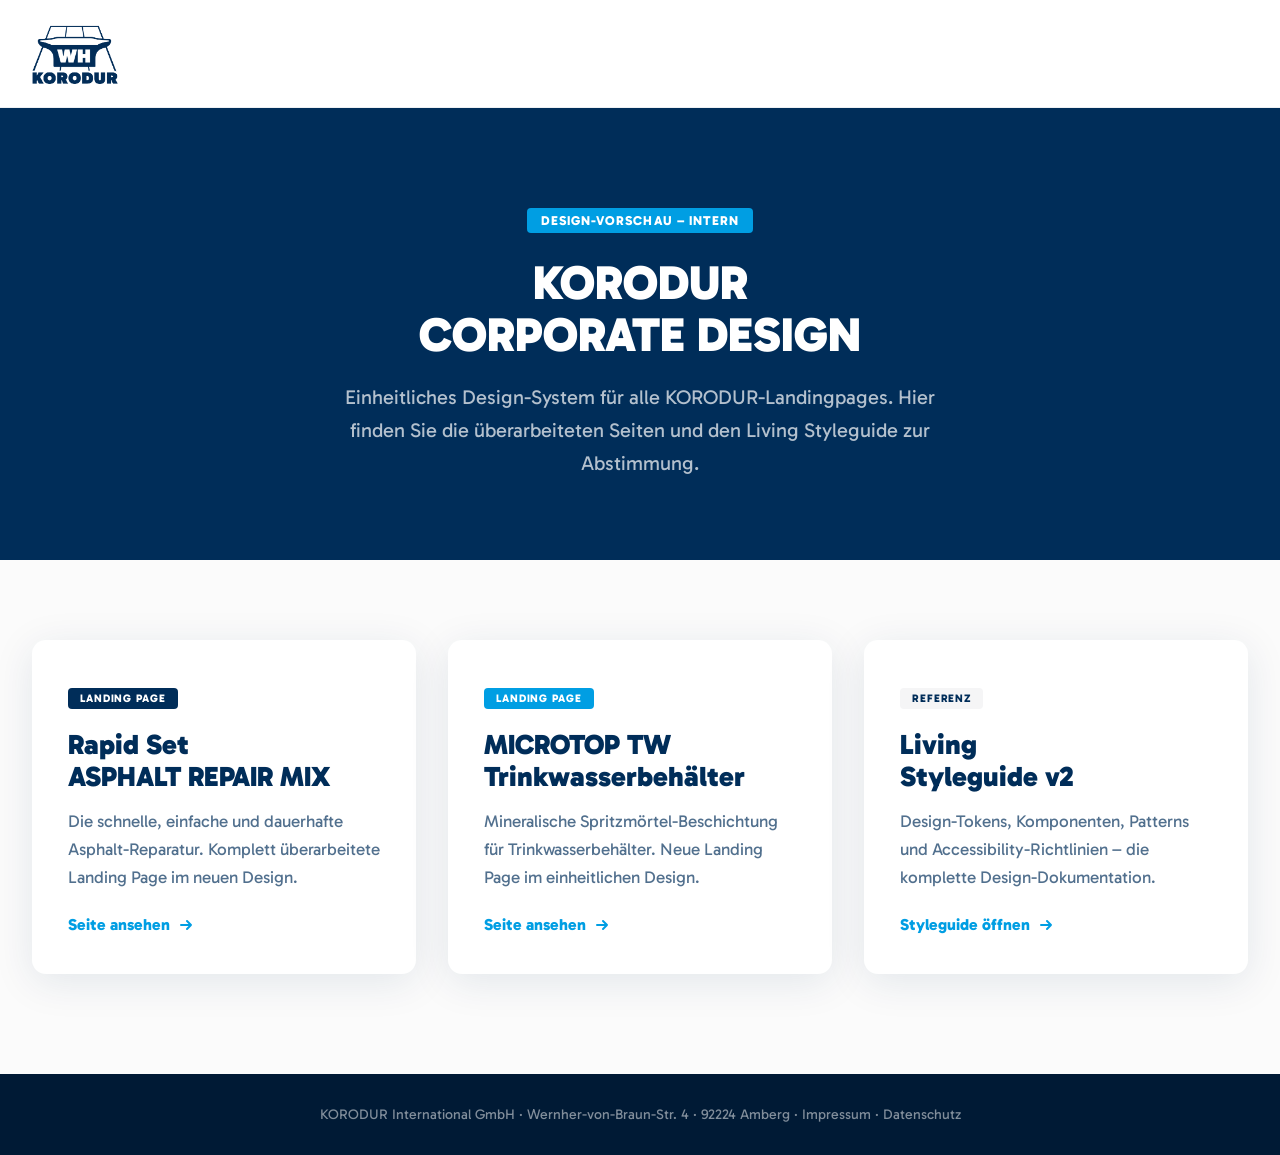
==== commit d9e82d7b: "Hub-Seite, Microtop Landing Page & GitHub Pages Deployment - index.html: Neue Hub-/Übersichtsseite m" ====
--- a/index.html
+++ b/index.html
@@ -3,2479 +3,183 @@
 <head>
   <meta charset="UTF-8" />
   <meta name="viewport" content="width=device-width, initial-scale=1.0" />
-  <title>KORODUR – Rapid Set ASPHALT REPAIR MIX</title>
+  <title>KORODUR Corporate Design – Übersicht</title>
   <link rel="preconnect" href="https://fonts.googleapis.com" />
   <link rel="preconnect" href="https://fonts.gstatic.com" crossorigin />
   <link href="https://fonts.googleapis.com/css2?family=Gabarito:wght@400;700;800;900&display=swap" rel="stylesheet" />
   <style>
-    *, *::before, *::after {
-      box-sizing: border-box;
-      margin: 0;
-      padding: 0;
-    }
-
+    *, *::before, *::after { box-sizing: border-box; margin: 0; padding: 0; }
     html { scroll-behavior: smooth; }
-
     body {
       font-family: 'Gabarito', Arial, sans-serif;
       color: #002d59;
       background: #ffffff;
       -webkit-font-smoothing: antialiased;
+      min-height: 100vh;
+      display: flex;
+      flex-direction: column;
     }
 
-    /* Globaler Container: 1320 px, kein eigenes Padding – Sections setzen es selbst */
-    .container {
-      max-width: 1320px;
-      margin: 0 auto;
-      padding: 0;
-      width: 100%;
-      box-sizing: border-box;
-    }
-
-    /* ─── SKIP LINK (A11Y) ──────────────────────────────────────────────────── */
-    .skip-link {
-      position: absolute;
-      top: -100px;
-      left: 16px;
-      background: #009ee3;
-      color: #ffffff;
-      padding: 8px 16px;
-      z-index: 9999;
-      font-weight: 700;
-      border-radius: 6px;
-      text-decoration: none;
-    }
-    .skip-link:focus { top: 8px; }
-
-    /* ─── REDUCED MOTION (A11Y) ──────────────────────────────────────────── */
-    @media (prefers-reduced-motion: reduce) {
-      *, *::before, *::after {
-        animation-duration: 0.01ms !important;
-        animation-iteration-count: 1 !important;
-        transition-duration: 0.01ms !important;
-      }
-    }
-
-    /* ─── NAVIGATION ─────────────────────────────────────────────────────────── */
     .nav {
-      position: sticky;
-      top: 0;
-      z-index: 100;
       background: #ffffff;
       height: 108px;
       display: flex;
       align-items: center;
-      box-shadow: 0 4px 24px rgba(0, 45, 89, 0);
-      transition: box-shadow 0.35s ease;
+      border-bottom: 1px solid rgba(0,45,89,0.07);
+    }
+    .nav .container {
+      max-width: 1320px; margin: 0 auto; width: 100%;
+      display: flex; align-items: center; padding: 0 32px 0 10px;
+    }
+    .nav-logo img { height: 90px; display: block; }
+
+    .hero {
+      background: #002d59;
+      color: #ffffff;
+      padding: 100px 0 80px;
+      text-align: center;
+    }
+    .hero .container { max-width: 1320px; margin: 0 auto; padding: 0 32px; }
+    .hero h1 {
+      font-size: 48px; font-weight: 900; line-height: 1.08;
+      margin-bottom: 20px; text-transform: uppercase;
+    }
+    .hero p {
+      font-size: 20px; font-weight: 400; line-height: 1.65;
+      color: rgba(255,255,255,0.7); max-width: 640px; margin: 0 auto;
+    }
+    .hero .badge {
+      display: inline-block; background: #009ee3; color: #fff;
+      font-size: 13px; font-weight: 800; text-transform: uppercase;
+      letter-spacing: 0.08em; padding: 5px 14px; border-radius: 4px;
+      margin-bottom: 24px;
     }
 
-    .nav.scrolled {
-      box-shadow: 0 4px 24px rgba(0, 45, 89, 0.08);
+    .cards-section {
+      flex: 1;
+      padding: 80px 0 100px;
+      background: rgba(245,245,246,0.45);
     }
-
-    .nav .container {
-      display: flex;
-      align-items: center;
-      justify-content: space-between;
-      padding: 0 32px 0 10px;  /* 10px links – logo visuell in Flucht mit Section-Inhalt */
+    .cards-section .container {
+      max-width: 1320px; margin: 0 auto; padding: 0 32px;
     }
-
-    .nav-logo img {
-      height: 90px;  /* 75px × 1.2 */
-      display: block;
-    }
-
-    .btn {
-      display: inline-block;
-      background: #009ee3;
-      color: #ffffff;
-      font-family: 'Gabarito', Arial, sans-serif;
-      font-size: 18px;
-      font-weight: 800;
-      line-height: 1;
-      padding: 16px 30px;
-      border-radius: 6px;
-      border: none;
-      cursor: pointer;
-      text-decoration: none;
-      white-space: nowrap;
-      transition: background 0.18s ease, box-shadow 0.18s ease;
-    }
-
-    .btn:hover {
-      background: #0090d0;
-      box-shadow: 0 6px 24px rgba(0, 158, 227, 0.28);
-    }
-
-    /* ─── HERO ───────────────────────────────────────────────────────────────── */
-    .hero {
-      padding-top: 72px;
-      padding-bottom: 80px;
-      background: #ffffff;
-    }
-
-    .hero .container {
-      padding: 0 32px;
-      display: grid;
-      grid-template-columns: 1fr 1fr;
-      gap: 64px;
-      align-items: center;
-    }
-
-    .hero-left {
-      display: flex;
-      flex-direction: column;
-    }
-
-    .hero-h1 {
-      font-size: 48px;
-      font-weight: 900;
-      line-height: 1.08;
-      margin-bottom: 22px;
-    }
-
-    .hero-h1 .line1 { color: #002d59; display: block; }
-    .hero-h1 .line2 { color: #009ee3; display: block; }
-
-    .hero-sub {
-      font-size: 18px;
-      font-weight: 400;
-      line-height: 1.65;
-      color: #002d59;
-      opacity: 0.72;
-      max-width: 520px;
-      margin-bottom: 28px;
-    }
-
-    /* Bullets ABOVE button */
-    .hero-bullets {
-      display: flex;
-      flex-direction: column;
-      gap: 12px;
-      margin-bottom: 28px;
-    }
-
-    .hero-bullet {
-      display: flex;
-      align-items: center;
-      gap: 12px;
-      font-size: 18px;
-      font-weight: 700;
-      color: #002d59;
-    }
-
-    /* Icon: gray bg circle, cyan checkmark — matching card icon style */
-    .bullet-icon {
-      flex-shrink: 0;
-      width: 32px;
-      height: 32px;
-      background: #e8edf5;
-      border-radius: 50%;
-      display: flex;
-      align-items: center;
-      justify-content: center;
-    }
-
-    .bullet-icon svg {
-      width: 15px;
-      height: 15px;
-    }
-
-    /* ─── HERO RIGHT ─────────────────────────────────────────────────────────── */
-    .hero-right {
-      position: relative;
-      /* Left padding = space for overlay-1 to bleed left of image */
-      /* Bottom padding = space for overlay-2 to bleed below image */
-      /* Right = 0 so image is flush with container right edge */
-      padding: 20px 0 44px 44px;
-    }
-
-    .hero-image {
-      border-radius: 14px;
-      aspect-ratio: 1 / 1;   /* square */
-      overflow: hidden;
-      background: linear-gradient(135deg, #e8edf2 0%, #d0d8e4 100%);
-      display: block;
-    }
-
-    .hero-image img {
-      width: 100%;
-      height: 100%;
-      object-fit: cover;
-      display: block;
-    }
-
-    /* ─── OVERLAY CARDS ──────────────────────────────────────────────────────── */
-    .overlay-card {
-      position: absolute;
-      background: #ffffff;
-      border-radius: 12px;
-      z-index: 2;
-      box-shadow: 0 12px 48px rgba(0, 45, 89, 0.22);
-    }
-
-    /* Card 1 — upper left, bleeds out of image to the left */
-    .overlay-card-1 {
-      top: 70px;
-      left: -12px;   /* bleeds left outside image edge */
-      padding: 14px 18px;
-      display: flex;
-      align-items: center;
-      gap: 12px;
-    }
-
-    .overlay-badge {
-      width: 40px;
-      height: 40px;
-      background: #009ee3;
-      border-radius: 8px;
-      display: flex;
-      align-items: center;
-      justify-content: center;
-      flex-shrink: 0;
-    }
-
-    .overlay-badge svg {
-      width: 20px;
-      height: 20px;
-    }
-
-    .overlay-card-1-text .oc-label {
-      font-size: 15px;
-      font-weight: 700;
-      color: #002d59;
-      opacity: 0.55;
-      line-height: 1.3;
-    }
-
-    .overlay-card-1-text .oc-value {
-      font-size: 18px;
-      font-weight: 800;
-      color: #002d59;
-      line-height: 1.3;
-    }
-
-    /* Card 2 — bottom, shifted left, bleeds downward outside image */
-    .overlay-card-2 {
-      bottom: -50px;   /* ~30 % tiefer als vorher */
-      right: 80px;
-      padding: 16px 22px;
-      display: flex;
-      flex-direction: column;
-      align-items: center;
-      gap: 4px;
-      min-width: 160px;
-    }
-
-    .oc2-title {
-      font-size: 15px;
-      font-weight: 700;
-      color: #002d59;
-      opacity: 0.6;
-      text-align: center;
-      white-space: nowrap;
-    }
-
-    .oc2-metric {
-      display: flex;
-      flex-direction: column;
-      align-items: center;
-      gap: 0;
-    }
-
-    .oc2-metric .metric-big {
-      font-size: 30px;
-      font-weight: 900;
-      color: #009ee3;
-      line-height: 1;
-    }
-
-    .oc2-metric .metric-small {
-      font-size: 15px;
-      font-weight: 700;
-      color: #002d59;
-      opacity: 0.65;
-      line-height: 1.4;
-    }
-
-    /* ─── OVERLAY-2 FLOAT ANIMATION ──────────────────────────────────────────── */
-    @keyframes float-card {
-      0%   { transform: translateY(0px); }
-      45%  { transform: translateY(-16px); }
-      55%  { transform: translateY(-16px); }
-      100% { transform: translateY(0px); }
-    }
-
-    .overlay-card-2 {
-      animation: float-card 3.6s ease-in-out infinite;
-    }
-
-    /* ─── CLOCK ANIMATION ────────────────────────────────────────────────────── */
-    /* Minute hand: 2 full rotations = 720 deg, once, then stops */
-    @keyframes clock-minute-spin {
-      from { transform: rotate(0deg); }
-      to   { transform: rotate(720deg); }
-    }
-    /* Hour hand: 0 → 60 deg (12 o'clock → 2 o'clock), once, then stops */
-    @keyframes clock-hour-move {
-      from { transform: rotate(0deg); }
-      to   { transform: rotate(60deg); }
-    }
-
-    .clock-minute-hand {
-      transform-origin: 24px 24px;
-      animation: clock-minute-spin 4s linear 1 forwards;
-    }
-    .clock-hour-hand {
-      transform-origin: 24px 24px;
-      animation: clock-hour-move 4s ease-in-out 1 forwards;
-    }
-
-    /* ─── SOCIAL PROOF ───────────────────────────────────────────────────────── */
-    .social-proof {
-      background: #ffffff;
-      padding: 56px 0 64px;
-    }
-
-    .social-proof .container {
-      padding: 0 32px;
-    }
-
-    .sp-label {
-      text-align: center;
-      font-size: 18px;
-      font-weight: 700;
-      color: #002d59;
-      opacity: 0.55;
-      margin-bottom: 10px;
-    }
-
-    .sp-heading {
-      text-align: center;
-      font-size: 36px;
-      font-weight: 900;
-      color: #002d59;
-      line-height: 1.12;
-      margin-bottom: 44px;
-    }
-
-    .sp-logos {
-      display: flex;
-      justify-content: space-between;
-      align-items: center;
-      flex-wrap: wrap;
-      gap: 24px;
-    }
-
-    .sp-logo-item {
-      font-size: 20px;
-      font-weight: 900;
-      color: #d9dada;
-      text-transform: uppercase;
-      letter-spacing: 0.04em;
-    }
-
-    /* ─── PROBLEM ────────────────────────────────────────────────────────────── */
-    .problem {
-      background: #ffffff;
-      padding: 88px 0 100px;
-    }
-
-    .problem .container {
-      padding: 0 32px;
-    }
-
-    /* ─── GLOBALE TITEL & TEXT-KLASSEN ───────────────────────────────────────── */
-    .section-h2 {
-      font-size: 36px;
-      font-weight: 900;
-      color: #002d59;
-      line-height: 1.12;
-      margin-bottom: 14px;
-    }
-
-    .section-sub {
-      font-size: 18px;
-      font-weight: 400;
-      line-height: 1.65;
-      color: #002d59;
-      opacity: 0.68;
-    }
-
-    /* Cyan highlight in title */
-    .highlight-cyan {
-      color: #009ee3;
-    }
-
-    /* Section-spezifische Ausrichtungen */
-    .problem .section-h2  { text-align: left; }
-    .problem .section-sub { text-align: left; max-width: 700px; margin: 0 0 60px; }
-
     .cards-grid {
       display: grid;
       grid-template-columns: repeat(3, 1fr);
-      gap: 24px;
+      gap: 32px;
     }
-
     .card {
       background: #ffffff;
-      box-shadow: 0 8px 40px rgba(0, 45, 89, 0.10);
       border-radius: 14px;
-      padding: 36px 32px 84px;
-      transition: box-shadow 0.2s ease;
-    }
-
-    .card:hover {
-      box-shadow: 0 12px 48px rgba(0, 45, 89, 0.16);
-    }
-
-    .card-icon-box {
-      width: 52px;
-      height: 52px;
-      background: #f5f5f6;
-      border-radius: 12px;
-      display: flex;
-      align-items: center;
-      justify-content: center;
-      margin-bottom: 24px;
-    }
-
-    .card-icon-box svg {
-      width: 26px;
-      height: 26px;
-    }
-
-    .card-h3 {
-      font-size: 18px;
-      font-weight: 800;
-      color: #002d59;
-      line-height: 1.25;
-      margin-bottom: 12px;
-    }
-
-    .card-p {
-      font-size: 18px;
-      font-weight: 400;
-      line-height: 1.65;
-      color: #002d59;
-      opacity: 0.70;
-    }
-
-    /* Highlight card (invertiert) */
-    .card.card-highlight {
-      background: #002d59;
-      box-shadow: 0 8px 40px rgba(0, 45, 89, 0.20);
-    }
-
-    .card.card-highlight:hover {
-      box-shadow: 0 12px 48px rgba(0, 45, 89, 0.30);
-    }
-
-    .card.card-highlight .card-icon-box {
-      background: rgba(255, 255, 255, 0.12);
-    }
-
-    .card.card-highlight .card-h3 { color: #ffffff; }
-
-    .card.card-highlight .card-p {
-      color: rgba(255, 255, 255, 0.72);
-      opacity: 1;
-    }
-
-    /* ─── SOLUTION ───────────────────────────────────────────────────────────── */
-    .solution {
-      background: #ffffff;
-      padding: 88px 0 100px;
-    }
-
-    .solution .container {
-      padding: 0 32px;
-      display: grid;
-      grid-template-columns: 1fr 1fr;
-      gap: 80px;
-      align-items: center;
-    }
-
-    .solution-image {
-      border-radius: 14px;
-      aspect-ratio: 1 / 1;
-      overflow: hidden;
-      background: linear-gradient(135deg, #e8edf2 0%, #d0d8e4 100%);
-      display: flex;
-      align-items: center;
-      justify-content: center;
-    }
-
-    .solution-image img {
-      width: 100%;
-      height: 100%;
-      object-fit: cover;
-      display: block;
-    }
-
-    .solution-right {
+      box-shadow: 0 8px 40px rgba(0,45,89,0.10);
+      padding: 48px 36px 40px;
+      transition: box-shadow 0.2s ease, transform 0.2s ease;
       display: flex;
       flex-direction: column;
+      text-decoration: none;
+      color: #002d59;
     }
-
-    .solution-right .section-h2 {
-      text-align: left;
-      margin-bottom: 28px;
-    }
-
-    .solution-bullets {
-      display: flex;
-      flex-direction: column;
-      gap: 16px;
-      margin-bottom: 36px;
-    }
-
-    .solution-bullet {
-      display: flex;
-      align-items: flex-start;
-      gap: 14px;
-      font-size: 18px;
-      font-weight: 400;
-      line-height: 1.55;
-      color: #002d59;
-      opacity: 0.78;
-    }
-
-    .solution-bullet-icon {
-      flex-shrink: 0;
-      width: 32px;
-      height: 32px;
-      background: #e8edf5;
-      border-radius: 50%;
-      display: flex;
-      align-items: center;
-      justify-content: center;
-      margin-top: 1px;
-    }
-
-    .solution-bullet-icon svg {
-      width: 15px;
-      height: 15px;
-    }
-
-    /* ─── STEPS ──────────────────────────────────────────────────────────────── */
-    .steps {
-      background: rgba(245, 245, 246, 0.45);
-      padding: 88px 0 100px;
-    }
-
-    .steps .container {
-      padding: 0 32px;
-    }
-
-    .steps .section-h2 {
-      text-align: center;
-    }
-
-    .steps .section-sub {
-      text-align: center;
-      margin: 0 auto 56px;
-    }
-
-    .video-placeholder {
-      border-radius: 14px;
-      overflow: hidden;
-      background-image: url('https://img.youtube.com/vi/Z676CtyjVr8/maxresdefault.jpg');
-      background-size: cover;
-      background-position: center;
-      aspect-ratio: 16 / 9;
-      max-width: 900px;
-      margin: 0 auto 72px;
-      display: flex;
-      flex-direction: column;
-      align-items: center;
-      justify-content: center;
-      gap: 18px;
-      position: relative;
-      cursor: pointer;
-    }
-
-    /* Dunkles Overlay über dem Thumbnail */
-    .video-placeholder::before {
-      content: '';
-      position: absolute;
-      inset: 0;
-      background: rgba(0, 20, 50, 0.50);
-      border-radius: 14px;
-      transition: background 0.25s ease;
-    }
-
-    .video-placeholder:hover::before {
-      background: rgba(0, 20, 50, 0.35);
-    }
-
-    /* Badge & Button müssen über dem Overlay liegen */
-    .video-placeholder > * {
-      position: relative;
-      z-index: 1;
-    }
-
-    /* Wenn Video aktiv: iframe füllt Container */
-    .video-placeholder.is-playing {
-      padding: 0;
-      background: #000;
-      cursor: default;
-    }
-
-    .video-placeholder.is-playing::before {
-      display: none;
-    }
-
-    .video-placeholder iframe {
-      position: absolute;
-      inset: 0;
-      width: 100%;
-      height: 100%;
-      border: none;
-      border-radius: 14px;
-    }
-
-    .video-badge {
-      position: absolute;
-      top: 20px;
-      left: 20px;
-      background: #009ee3;
-      color: #ffffff;
-      font-size: 13px;
-      font-weight: 700;
-      padding: 5px 14px;
-      border-radius: 4px;
-      letter-spacing: 0.02em;
-    }
-
-    .play-btn {
-      width: 76px;
-      height: 76px;
-      background: rgba(255, 255, 255, 0.12);
-      border: 2px solid rgba(255, 255, 255, 0.30);
-      border-radius: 50%;
-      display: flex;
-      align-items: center;
-      justify-content: center;
-      transition: background 0.22s ease, transform 0.22s ease;
-    }
-
-    .video-placeholder:hover .play-btn {
-      background: rgba(0, 158, 227, 0.45);
-    }
-
-    @keyframes pulse-play {
-      0%, 100% { transform: scale(1);    }
-      50%       { transform: scale(1.10); }
-    }
-
-    .play-btn {
-      animation: pulse-play 2.4s ease-in-out infinite;
-    }
-
-    .play-btn svg {
-      width: 28px;
-      height: 28px;
-      margin-left: 4px; /* optical centering */
-    }
-
-    .video-meta {
-      font-size: 15px;
-      font-weight: 400;
-      color: rgba(255, 255, 255, 0.55);
-      letter-spacing: 0.02em;
-    }
-
-    .steps-grid {
-      display: grid;
-      grid-template-columns: repeat(3, 1fr);
-      gap: 24px;
-    }
-
-    .step-card {
-      background: #ffffff;
-      border-radius: 14px;
-      padding: 36px 32px 64px;
-      box-shadow: 0 8px 40px rgba(0, 45, 89, 0.08);
-      transition: box-shadow 0.2s ease;
-      position: relative;
-    }
-
-    .step-card:hover {
-      box-shadow: 0 12px 48px rgba(0, 45, 89, 0.14);
-    }
-
-    .step-number {
-      font-size: 52px;
-      font-weight: 900;
-      color: #009ee3;
-      opacity: 0.15;
-      line-height: 1;
-      margin-bottom: 20px;
-      letter-spacing: -0.02em;
-    }
-
-    .step-icon-box {
-      width: 52px;
-      height: 52px;
-      background: #f5f5f6;
-      border-radius: 12px;
-      display: flex;
-      align-items: center;
-      justify-content: center;
-      margin-bottom: 20px;
-    }
-
-    .step-icon-box svg {
-      width: 26px;
-      height: 26px;
-    }
-
-    .step-h3 {
-      font-size: 18px;
-      font-weight: 800;
-      color: #002d59;
-      line-height: 1.25;
-      margin-bottom: 12px;
-    }
-
-    .step-p {
-      font-size: 18px;
-      font-weight: 400;
-      line-height: 1.65;
-      color: #002d59;
-      opacity: 0.68;
-    }
-
-    /* ─── COMPARISON TABLE ───────────────────────────────────────────────────── */
-    .comparison {
-      background: #ffffff;
-      padding: 88px 0 100px;
-    }
-
-    .comparison .container {
-      padding: 0 32px;
-    }
-
-    .comparison .section-h2 {
-      text-align: center;
-      margin-bottom: 56px;
-    }
-
-    .comp-table {
-      width: 100%;
-      border-collapse: separate;
-      border-spacing: 0;
-    }
-
-    /* ── Header ── */
-    .comp-table thead tr th {
-      padding: 20px 28px;
-      font-size: 18px;
-      font-weight: 800;
-      text-align: left;
-      vertical-align: bottom;
-    }
-
-    .comp-table .th-criteria {
-      width: 24%;
-      background: transparent;
-    }
-
-    .comp-table .th-arm {
-      background: #002d59;
-      color: #ffffff;
-      border-radius: 14px 0 0 0;   /* nur oben-links abgerundet */
-      width: 25.3%;
-      position: relative;
-    }
-
-    .comp-table .th-other {
-      background: #f0f4f8;
-      color: #002d59;
-      width: 25.3%;
-    }
-
-    .comp-table .th-other:first-of-type { border-radius: 14px 0 0 0; }
-    .comp-table .th-other:last-child     { border-radius: 0 14px 0 0; }
-
-    .comp-recommended {
-      display: inline-block;
-      background: #009ee3;
-      color: #ffffff;
-      font-size: 11px;
-      font-weight: 800;
-      letter-spacing: 0.06em;
-      text-transform: uppercase;
-      padding: 4px 10px;
-      border-radius: 4px;
-      margin-bottom: 8px;
-    }
-
-    /* ── Rows ── */
-    .comp-table tbody tr td {
-      padding: 18px 28px;
-      font-size: 18px;
-      font-weight: 400;
-      line-height: 1.45;
-      border-bottom: 1px solid rgba(0, 45, 89, 0.07);
-      vertical-align: middle;
-    }
-
-    .comp-table tbody tr:last-child td { border-bottom: none; }
-
-    .comp-table .td-criteria {
-      color: #002d59;
-      opacity: 0.65;
-      font-weight: 400;
-    }
-
-    /* ARM column – dark blue through all rows */
-    .comp-table .td-arm {
-      background: #002d59;
-      color: #ffffff;
-      font-weight: 400;
-      border-bottom: 1px solid rgba(255, 255, 255, 0.10) !important;
-    }
-
-    .comp-table tbody tr:last-child .td-arm {
-      border-radius: 0 0 14px 14px;
-    }
-
-    .comp-table .td-other {
-      background: #ffffff;
-      color: #002d59;
-      opacity: 0.75;
-    }
-
-    /* alternating row tint on other columns */
-    .comp-table tbody tr:nth-child(even) .td-other {
-      background: #fafbfc;
-    }
-
-    /* ── Value icons ── */
-    .comp-val {
-      display: flex;
-      align-items: center;
-      gap: 10px;
-    }
-
-    .comp-icon {
-      flex-shrink: 0;
-      width: 22px;
-      height: 22px;
-      border-radius: 50%;
-      display: flex;
-      align-items: center;
-      justify-content: center;
-    }
-
-    .comp-icon svg { width: 12px; height: 12px; }
-
-    .comp-icon-good    { background: rgba(0, 158, 227, 0.15); }
-    .comp-icon-neutral { background: rgba(0, 45, 89, 0.10); }
-    .comp-icon-bad     { background: rgba(220, 60, 60, 0.10); }
-
-    /* ─── REFERENZEN ────────────────────────────────────────────────────────── */
-    .referenzen {
-      background: rgba(245, 245, 246, 0.45);
-      padding: 88px 0 100px;
-    }
-
-    .referenzen .container { padding: 0 32px; }
-
-    .referenzen .section-h2 { text-align: center; margin-bottom: 10px; }
-    .referenzen .section-sub { text-align: center; margin: 0 auto 20px; }
-
-    .testimonial-block {
-      max-width: 700px;
-      margin: 0 auto 56px;
-      text-align: center;
-      font-size: 20px;
-      font-style: italic;
-      font-weight: 400;
-      line-height: 1.6;
-      color: #002d59;
-      opacity: 0.8;
-    }
-
-    .testimonial-block cite {
-      display: block;
-      margin-top: 12px;
-      font-style: normal;
-      font-weight: 800;
-      font-size: 15px;
-      color: #009ee3;
-    }
-
-    .ref-grid {
-      display: grid;
-      grid-template-columns: repeat(2, 1fr);
-      gap: 24px;
-    }
-
-    .ref-card {
-      background: #ffffff;
-      border-radius: 14px;
-      box-shadow: 0 8px 40px rgba(0, 45, 89, 0.10);
-      overflow: hidden;
-      transition: box-shadow 0.2s ease, transform 0.2s ease;
-    }
-
-    .ref-card:hover {
-      box-shadow: 0 12px 48px rgba(0, 45, 89, 0.16);
-      transform: translateY(-4px);
-    }
-
-    .ref-card img {
-      width: 100%;
-      height: 220px;
-      object-fit: cover;
-    }
-
-    .ref-card-body { padding: 24px 28px; }
-
-    .ref-badge {
-      display: inline-block;
-      font-size: 11px;
-      font-weight: 800;
-      text-transform: uppercase;
-      letter-spacing: 0.06em;
-      background: #009ee3;
-      color: #ffffff;
-      padding: 4px 10px;
-      border-radius: 4px;
-      margin-right: 6px;
-      margin-bottom: 10px;
-    }
-
-    .ref-badge-outline {
-      background: transparent;
-      color: #009ee3;
-      border: 1.5px solid #009ee3;
-    }
-
-    .ref-card-body h3 {
-      font-size: 18px;
-      font-weight: 800;
-      color: #002d59;
-      margin-bottom: 4px;
-    }
-
-    .ref-card-meta {
-      font-size: 14px;
-      color: #002d59;
-      opacity: 0.55;
-      margin-bottom: 10px;
-    }
-
-    .ref-card-body p {
-      font-size: 16px;
-      line-height: 1.6;
-      color: #002d59;
-      opacity: 0.72;
-      margin-bottom: 0;
-    }
-
-    /* ─── ZIELGRUPPEN ────────────────────────────────────────────────────────── */
-    .zielgruppen {
-      background: #ffffff;
-      padding: 88px 0 100px;
-    }
-
-    .zielgruppen .container { padding: 0 32px; }
-    .zielgruppen .section-h2 { text-align: center; margin-bottom: 10px; }
-    .zielgruppen .section-sub { text-align: center; margin: 0 auto 48px; max-width: 640px; }
-
-    .zg-tabs {
-      display: flex;
-      gap: 8px;
-      justify-content: center;
-      margin-bottom: 48px;
-      flex-wrap: wrap;
-    }
-
-    .zg-tab {
-      font-family: 'Gabarito', Arial, sans-serif;
-      font-size: 15px;
-      font-weight: 700;
-      padding: 10px 24px;
-      border: 2px solid #d9dada;
-      border-radius: 6px;
-      background: transparent;
-      color: #002d59;
-      cursor: pointer;
-      transition: all 0.2s ease;
-    }
-
-    .zg-tab:hover { border-color: #009ee3; color: #009ee3; }
-    .zg-tab.active { background: #002d59; color: #ffffff; border-color: #002d59; }
-
-    .zg-panel { display: none; }
-    .zg-panel.active { display: block; }
-
-    .zg-content {
-      display: grid;
-      grid-template-columns: 1fr 1fr;
-      gap: 64px;
-      align-items: center;
-    }
-
-    .zg-text h3 {
-      font-size: 28px;
-      font-weight: 900;
-      color: #002d59;
-      line-height: 1.15;
-      margin-bottom: 24px;
-    }
-
-    .zg-benefits {
-      display: flex;
-      flex-direction: column;
-      gap: 16px;
-    }
-
-    .zg-benefit {
-      display: flex;
-      align-items: flex-start;
-      gap: 14px;
-      font-size: 18px;
-      font-weight: 400;
-      line-height: 1.55;
-      color: #002d59;
-      opacity: 0.78;
-    }
-
-    .zg-benefit-icon {
-      flex-shrink: 0;
-      width: 32px;
-      height: 32px;
-      background: #e8edf5;
-      border-radius: 50%;
-      display: flex;
-      align-items: center;
-      justify-content: center;
-      margin-top: 1px;
-    }
-
-    .zg-benefit-icon svg { width: 15px; height: 15px; }
-
-    .zg-image {
-      border-radius: 14px;
-      aspect-ratio: 4 / 3;
-      overflow: hidden;
-      background: linear-gradient(135deg, #e8edf2 0%, #d0d8e4 100%);
-    }
-
-    .zg-image img { width: 100%; height: 100%; object-fit: cover; }
-
-    /* ─── TECHNIK ────────────────────────────────────────────────────────────── */
-    .technik {
-      background: #002d59;
-      color: #ffffff;
-      padding: 88px 0 100px;
-    }
-
-    .technik .container { padding: 0 32px; }
-    .technik .section-h2 { text-align: center; color: #ffffff; margin-bottom: 10px; }
-    .technik .section-sub { text-align: center; color: rgba(255,255,255,0.65); margin: 0 auto 56px; }
-
-    .technik-layout {
-      display: grid;
-      grid-template-columns: 1.2fr 0.8fr;
-      gap: 48px;
-      align-items: start;
-    }
-
-    .tech-table {
-      width: 100%;
-      border-collapse: separate;
-      border-spacing: 0;
-      border-radius: 14px;
-      overflow: hidden;
-    }
-
-    .tech-table th {
-      background: rgba(255,255,255,0.08);
-      color: #ffffff;
-      padding: 14px 24px;
-      font-size: 14px;
-      font-weight: 800;
-      text-align: left;
-      text-transform: uppercase;
-      letter-spacing: 0.06em;
-    }
-
-    .tech-table td {
-      padding: 14px 24px;
-      font-size: 16px;
-      border-bottom: 1px solid rgba(255,255,255,0.08);
-    }
-
-    .tech-table td:first-child {
-      font-weight: 700;
-      color: rgba(255,255,255,0.7);
-    }
-
-    .tech-table td:last-child {
-      font-weight: 800;
-      color: #009ee3;
-    }
-
-    .tech-table tbody tr:last-child td { border-bottom: none; }
-
-    .tech-features {
-      display: flex;
-      flex-direction: column;
-      gap: 16px;
-    }
-
-    .tech-feature {
-      background: rgba(255,255,255,0.06);
-      border-radius: 14px;
-      padding: 24px 28px;
-      display: flex;
-      align-items: center;
-      gap: 14px;
-    }
-
-    .tech-feature-icon {
-      width: 44px;
-      height: 44px;
-      background: rgba(0, 158, 227, 0.15);
-      border-radius: 12px;
-      display: flex;
-      align-items: center;
-      justify-content: center;
-      flex-shrink: 0;
-    }
-
-    .tech-feature-icon svg { width: 22px; height: 22px; }
-
-    .tech-feature span {
-      font-size: 16px;
-      font-weight: 700;
-      color: rgba(255,255,255,0.85);
-    }
-
-    .tech-sustainability {
-      margin-top: 32px;
-      padding: 20px 28px;
-      background: rgba(0, 158, 227, 0.1);
-      border-radius: 14px;
-      border-left: 4px solid #009ee3;
-      font-size: 15px;
-      line-height: 1.6;
-      color: rgba(255,255,255,0.75);
-    }
-
-    /* ─── FAQ ────────────────────────────────────────────────────────────────── */
-    .faq {
-      background: rgba(245, 245, 246, 0.45);
-      padding: 88px 0 100px;
-    }
-
-    .faq .container { padding: 0 32px; }
-    .faq .section-h2 { text-align: center; margin-bottom: 48px; }
-
-    .faq-list {
-      max-width: 800px;
-      margin: 0 auto;
-      display: flex;
-      flex-direction: column;
-      gap: 12px;
-    }
-
-    .faq-item {
-      background: #ffffff;
-      border-radius: 14px;
-      box-shadow: 0 4px 20px rgba(0, 45, 89, 0.06);
-      overflow: hidden;
-    }
-
-    .faq-question {
-      width: 100%;
-      padding: 22px 28px;
-      font-family: 'Gabarito', Arial, sans-serif;
-      font-weight: 800;
-      font-size: 18px;
-      background: transparent;
-      border: none;
-      cursor: pointer;
-      text-align: left;
-      display: flex;
-      justify-content: space-between;
-      align-items: center;
-      color: #002d59;
-      gap: 16px;
-      transition: color 0.2s;
-    }
-
-    .faq-question:hover { color: #009ee3; }
-
-    .faq-icon {
-      flex-shrink: 0;
-      width: 32px;
-      height: 32px;
-      background: #f5f5f6;
-      border-radius: 50%;
-      display: flex;
-      align-items: center;
-      justify-content: center;
-      transition: transform 0.3s ease, background 0.2s;
-    }
-
-    .faq-item.open .faq-icon {
-      transform: rotate(45deg);
-      background: #009ee3;
-    }
-
-    .faq-item.open .faq-icon svg path { stroke: #ffffff; }
-
-    .faq-answer {
-      max-height: 0;
-      overflow: hidden;
-      transition: max-height 0.35s ease;
-    }
-
-    .faq-answer-inner {
-      padding: 0 28px 22px;
-      font-size: 17px;
-      line-height: 1.7;
-      color: #002d59;
-      opacity: 0.72;
-    }
-
-    /* ─── BERATER ────────────────────────────────────────────────────────────── */
-    .berater {
-      background: #ffffff;
-      padding: 88px 0 100px;
-    }
-
-    .berater .container { padding: 0 32px; }
-    .berater .section-h2 { text-align: center; margin-bottom: 10px; }
-    .berater .section-sub { text-align: center; margin: 0 auto 56px; max-width: 680px; }
-
-    .berater-grid {
-      display: grid;
-      grid-template-columns: repeat(5, 1fr);
-      gap: 24px;
-    }
-
-    .berater-card {
-      background: #ffffff;
-      border-radius: 14px;
-      box-shadow: 0 8px 40px rgba(0, 45, 89, 0.08);
-      overflow: hidden;
-      text-align: center;
-      transition: box-shadow 0.2s ease, transform 0.2s ease;
-    }
-
-    .berater-card:hover {
-      box-shadow: 0 12px 48px rgba(0, 45, 89, 0.14);
-      transform: translateY(-4px);
-    }
-
-    .berater-card img {
-      width: 100%;
-      aspect-ratio: 1 / 1;
-      object-fit: cover;
-    }
-
-    .berater-card-body { padding: 20px 16px 24px; }
-
-    .berater-card-body h3 {
-      font-size: 16px;
-      font-weight: 800;
-      color: #002d59;
-      margin-bottom: 4px;
-    }
-
-    .berater-card-role {
-      font-size: 13px;
-      font-weight: 400;
-      color: #002d59;
-      opacity: 0.55;
-      margin-bottom: 4px;
-    }
-
-    .berater-card-region {
-      font-size: 13px;
-      font-weight: 700;
-      color: #009ee3;
-      margin-bottom: 10px;
-    }
-
-    .berater-card-phone {
-      display: inline-block;
-      font-size: 14px;
-      font-weight: 700;
-      color: #002d59;
+    .card:hover {
+      box-shadow: 0 16px 56px rgba(0,45,89,0.18);
+      transform: translateY(-6px);
       text-decoration: none;
     }
+    .card-badge {
+      display: inline-block;
+      font-size: 11px; font-weight: 800; text-transform: uppercase;
+      letter-spacing: 0.08em; padding: 4px 12px; border-radius: 4px;
+      margin-bottom: 20px; align-self: flex-start;
+    }
+    .card-badge-blue { background: #002d59; color: #fff; }
+    .card-badge-cyan { background: #009ee3; color: #fff; }
+    .card-badge-gray { background: #f5f5f6; color: #002d59; }
 
-    .berater-card-phone:hover { color: #009ee3; text-decoration: none; }
+    .card h2 {
+      font-size: 28px; font-weight: 900; line-height: 1.15;
+      margin-bottom: 14px;
+    }
+    .card p {
+      font-size: 17px; font-weight: 400; line-height: 1.65;
+      color: #002d59; opacity: 0.68; margin-bottom: 24px; flex: 1;
+    }
+    .card-link {
+      font-size: 16px; font-weight: 800; color: #009ee3;
+      display: flex; align-items: center; gap: 8px;
+    }
+    .card-link svg { transition: transform 0.2s; }
+    .card:hover .card-link svg { transform: translateX(4px); }
 
-    /* ─── CTA ────────────────────────────────────────────────────────────────── */
-    .cta-section {
-      background: #002d59;
-      padding: 80px 0;
-      text-align: center;
-    }
-
-    .cta-section .container { padding: 0 32px; }
-
-    .cta-section h2 {
-      font-size: 36px;
-      font-weight: 900;
-      color: #ffffff;
-      line-height: 1.12;
-      margin-bottom: 16px;
-    }
-
-    .cta-section p {
-      font-size: 18px;
-      color: rgba(255,255,255,0.65);
-      max-width: 560px;
-      margin: 0 auto 32px;
-    }
-
-    .cta-section .btn {
-      font-size: 20px;
-      padding: 18px 40px;
-    }
-
-    /* ─── FOOTER ─────────────────────────────────────────────────────────────── */
     .footer {
       background: #001a35;
-      color: rgba(255, 255, 255, 0.5);
-      padding: 48px 0 32px;
+      color: rgba(255,255,255,0.5);
+      padding: 32px 0;
+      text-align: center;
+      font-size: 14px;
     }
-
-    .footer .container { padding: 0 32px; }
-
-    .footer-inner {
-      display: flex;
-      justify-content: space-between;
-      align-items: center;
-      flex-wrap: wrap;
-      gap: 16px;
-    }
-
-    .footer-brand {
-      font-size: 14px;
-      line-height: 1.6;
-    }
-
-    .footer-brand strong {
-      color: rgba(255,255,255,0.8);
-      font-weight: 800;
-    }
-
-    .footer-links {
-      display: flex;
-      gap: 24px;
-    }
-
-    .footer-links a {
-      font-size: 14px;
-      font-weight: 700;
-      color: rgba(255,255,255,0.5);
-      text-decoration: none;
-      transition: color 0.2s;
-    }
-
-    .footer-links a:hover { color: #009ee3; text-decoration: none; }
-
-    /* ─── RESPONSIVE ─────────────────────────────────────────────────────────── */
-    @media (max-width: 1100px) {
-      .hero .container { gap: 40px; }
-      .hero-h1 { font-size: 40px; }
-      .cards-grid { grid-template-columns: repeat(2, 1fr); }
-      .solution .container { gap: 48px; }
-      .comp-table thead tr th,
-      .comp-table tbody tr td { font-size: 16px; padding: 14px 18px; }
-      .ref-grid { grid-template-columns: 1fr; }
-      .zg-content { gap: 40px; }
-      .technik-layout { grid-template-columns: 1fr; }
-      .berater-grid { grid-template-columns: repeat(3, 1fr); }
-    }
+    .footer a { color: rgba(255,255,255,0.5); text-decoration: none; }
+    .footer a:hover { color: #009ee3; }
 
     @media (max-width: 768px) {
-      /* Einheitlicher Mobile-Gutter für alle Sections */
-      .hero .container,
-      .social-proof .container,
-      .problem .container,
-      .solution .container,
-      .steps .container,
-      .comparison .container { padding: 0 20px; }
-
-      /* Nav: Logo 13px weiter links */
-      .nav .container { padding: 0 20px 0 7px; }
-
       .nav { height: 72px; }
       .nav-logo img { height: 52px; }
-      .btn { font-size: 15px; padding: 12px 20px; }
-
-      .hero { padding-top: 48px; padding-bottom: 56px; }
-      .hero .container {
-        grid-template-columns: 1fr;
-        gap: 40px;
-      }
-      .hero-h1 { font-size: 36px; }
-      .hero-sub { max-width: 100%; }
-      .hero-right { padding: 20px 0 44px 30px; }
-
-      .social-proof { padding: 44px 0 52px; }
-      .sp-heading { font-size: 28px; }
-      .sp-logos { justify-content: center; gap: 16px 28px; }
-
-      .problem { padding: 64px 0 72px; }
-      .problem .section-h2 { font-size: 28px; }
-      .cards-grid { grid-template-columns: 1fr; }
-
-      /* ── Section 4: Solution ── */
-      .solution { padding: 64px 0 72px; }
-      .solution .container {
-        grid-template-columns: 1fr;
-        gap: 36px;
-      }
-      .solution-image { aspect-ratio: 4 / 3; } /* etwas flacher auf Mobile */
-      .solution-right .section-h2 { font-size: 28px; }
-
-      /* ── Section 5: Video ── */
-      .steps { padding: 56px 0 64px; }
-      .steps .section-h2 { font-size: 28px; }
-      .video-placeholder { margin-bottom: 0; }
-      .play-btn { width: 56px; height: 56px; }
-
-      /* ── Section 6: Comparison ── */
-      .comparison { padding: 56px 0 64px; }
-      .comparison .section-h2 { font-size: 24px; margin-bottom: 32px; }
-
-      /* Section scrollt horizontal – Container-Padding bleibt korrekt */
-      .comparison {
-        overflow-x: auto;
-        -webkit-overflow-scrolling: touch;
-      }
-      .comparison .container { overflow: visible; }
-      .comp-table {
-        min-width: 520px;
-        width: 100%;
-      }
-      .comp-table thead tr th,
-      .comp-table tbody tr td { font-size: 15px; padding: 12px 14px; }
-      .zg-content { grid-template-columns: 1fr; gap: 32px; }
-      .zg-text h3 { font-size: 24px; }
-      .berater-grid { grid-template-columns: repeat(2, 1fr); }
-      .cta-section h2 { font-size: 28px; }
-    }
-
-    @media (max-width: 480px) {
-      .hero-h1 { font-size: 30px; }
-      .hero-sub, .hero-bullet, .card-p, .problem .section-sub { font-size: 16px; }
-      .sp-heading, .problem .section-h2 { font-size: 24px; }
-
-      .solution-right .section-h2 { font-size: 24px; }
-      .solution-bullet { font-size: 16px; }
-
-      .comp-table thead tr th,
-      .comp-table tbody tr td { font-size: 14px; padding: 10px 12px; }
-      .berater-grid { grid-template-columns: 1fr 1fr; }
-      .cta-section h2 { font-size: 24px; }
-      .footer-inner { flex-direction: column; text-align: center; }
-      .footer-links { justify-content: center; }
+      .nav .container { padding: 0 20px 0 7px; }
+      .hero { padding: 64px 0 56px; }
+      .hero h1 { font-size: 32px; }
+      .hero p { font-size: 17px; }
+      .cards-section { padding: 48px 0 64px; }
+      .cards-section .container { padding: 0 20px; }
+      .cards-grid { grid-template-columns: 1fr; gap: 24px; }
     }
   </style>
 </head>
 <body>
 
-  <a class="skip-link" href="#main-content">Zum Inhalt springen</a>
-
-  <!-- ═══════════════════════════════════════════════════════════════════════
-       SECTION 1 · NAVIGATION
-  ═══════════════════════════════════════════════════════════════════════ -->
   <nav class="nav">
     <div class="container">
-      <a class="nav-logo" href="#">
-        <img
-          src="assets/korodur-logo.png"
-          alt="Korodur Logo"
-        />
-      </a>
-      <a href="#anfragen" class="btn">Jetzt anfragen</a>
+      <a class="nav-logo" href="index.html"><img src="assets/korodur-logo.png" alt="Korodur Logo" /></a>
     </div>
   </nav>
 
-  <!-- ═══════════════════════════════════════════════════════════════════════
-       SECTION 1 · HERO
-  ═══════════════════════════════════════════════════════════════════════ -->
-  <main id="main-content">
   <section class="hero">
     <div class="container">
-
-      <!-- Left Column -->
-      <div class="hero-left">
-
-        <h1 class="hero-h1">
-          <span class="line1">Einmal reparieren.</span>
-          <span class="line2">Dauerhaft halten.</span>
-        </h1>
-
-        <p class="hero-sub">
-          Rapid Set ASPHALT REPAIR MIX – die schnelle, einfache und dauerhafte
-          Alternative zu Kaltmischgut. Kein Fräsen, keine Mindestmenge,
-          kein Warten auf Heißasphalt.
-        </p>
-
-        <!-- Bullets ABOVE CTA -->
-        <div class="hero-bullets">
-          <div class="hero-bullet">
-            <div class="bullet-icon">
-              <svg viewBox="0 0 15 15" fill="none" xmlns="http://www.w3.org/2000/svg">
-                <path d="M2.5 8L5.8 11.5L12.5 4" stroke="#009ee3" stroke-width="2" stroke-linecap="round" stroke-linejoin="round"/>
-              </svg>
-            </div>
-            <span>Einbaubar ab –10 °C, auch bei Nässe</span>
-          </div>
-          <div class="hero-bullet">
-            <div class="bullet-icon">
-              <svg viewBox="0 0 15 15" fill="none" xmlns="http://www.w3.org/2000/svg">
-                <path d="M2.5 8L5.8 11.5L12.5 4" stroke="#009ee3" stroke-width="2" stroke-linecap="round" stroke-linejoin="round"/>
-              </svg>
-            </div>
-            <span>Befahrbar nach 2 Stunden</span>
-          </div>
-          <div class="hero-bullet">
-            <div class="bullet-icon">
-              <svg viewBox="0 0 15 15" fill="none" xmlns="http://www.w3.org/2000/svg">
-                <path d="M2.5 8L5.8 11.5L12.5 4" stroke="#009ee3" stroke-width="2" stroke-linecap="round" stroke-linejoin="round"/>
-              </svg>
-            </div>
-            <span>Keine Mindestmenge, ab 1 Sack</span>
-          </div>
-        </div>
-
-        <a href="#anfragen" class="btn" style="align-self: flex-start;">
-          Jetzt Fachberater anfragen
-        </a>
-
-      </div>
-
-      <!-- Right Column -->
-      <div class="hero-right">
-
-        <!-- Overlay Card 1 — top left, bleeds left outside image -->
-        <div class="overlay-card overlay-card-1">
-          <div class="overlay-badge">
-            <svg viewBox="0 0 19 19" fill="none" xmlns="http://www.w3.org/2000/svg">
-              <path d="M9.5 1.5L11.6 6.8H17.2L12.8 9.9L14.7 15.2L9.5 12L4.3 15.2L6.2 9.9L1.8 6.8H7.4L9.5 1.5Z" fill="#ffffff"/>
-            </svg>
-          </div>
-          <div class="overlay-card-1-text">
-            <div class="oc-label">Zertifiziert &amp; geprüft</div>
-            <div class="oc-value">Rapid Set ARM</div>
-          </div>
-        </div>
-
-        <!-- Hero Image — square, road with potholes -->
-        <div class="hero-image">
-          <img
-            src="assets/arm-schaden-schlagloecher.jpg"
-            alt="Asphalt mit Schlaglöchern – Straßenschäden"
-          />
-        </div>
-
-        <!-- Overlay Card 2 — bottom right, bleeds downward outside image -->
-        <div class="overlay-card overlay-card-2">
-          <div class="oc2-title">Befahrbar nach</div>
-          <div class="oc2-metric">
-            <span class="metric-big">2h</span>
-            <span class="metric-small">statt 4–6h</span>
-          </div>
-          <!-- Clock icon – icon-style, single color #009ee3, animated once -->
-          <svg width="48" height="48" viewBox="0 0 48 48" fill="none" xmlns="http://www.w3.org/2000/svg" style="margin-top:6px;">
-            <!-- Outer circle -->
-            <circle cx="24" cy="24" r="19" stroke="#009ee3" stroke-width="2"/>
-            <!-- 4 tick marks -->
-            <line x1="24" y1="7"  x2="24" y2="12" stroke="#009ee3" stroke-width="2" stroke-linecap="round"/>
-            <line x1="41" y1="24" x2="36" y2="24" stroke="#009ee3" stroke-width="2" stroke-linecap="round"/>
-            <line x1="24" y1="41" x2="24" y2="36" stroke="#009ee3" stroke-width="2" stroke-linecap="round"/>
-            <line x1="7"  y1="24" x2="12" y2="24" stroke="#009ee3" stroke-width="2" stroke-linecap="round"/>
-            <!-- Hour hand: starts at 12, animates to 2 o'clock (60°) -->
-            <g class="clock-hour-hand">
-              <line x1="24" y1="24" x2="24" y2="12" stroke="#009ee3" stroke-width="2.8" stroke-linecap="round"/>
-            </g>
-            <!-- Minute hand: starts at 12, does 2 full rotations then stops -->
-            <g class="clock-minute-hand">
-              <line x1="24" y1="24" x2="24" y2="8" stroke="#009ee3" stroke-width="2" stroke-linecap="round"/>
-            </g>
-            <!-- Center dot -->
-            <circle cx="24" cy="24" r="2.5" fill="#009ee3"/>
-          </svg>
-        </div>
-
-      </div><!-- /.hero-right -->
-
-    </div><!-- /.container -->
-  </section>
-
-  <!-- ═══════════════════════════════════════════════════════════════════════
-       SECTION 2 · SOCIAL PROOF
-  ═══════════════════════════════════════════════════════════════════════ -->
-  <section class="social-proof">
-    <div class="container">
-      <p class="sp-label">Über 1.000+ Unternehmen weltweit</p>
-      <h2 class="sp-heading">Diese Kunden vertrauen uns</h2>
-      <div class="sp-logos">
-        <span class="sp-logo-item">Zalando</span>
-        <span class="sp-logo-item">Amazon</span>
-        <span class="sp-logo-item">OBI</span>
-        <span class="sp-logo-item">Daimler</span>
-        <span class="sp-logo-item">Airbus</span>
-        <span class="sp-logo-item">Logo 6</span>
-      </div>
+      <span class="badge">Design-Vorschau – Intern</span>
+      <h1>KORODUR<br>Corporate Design</h1>
+      <p>Einheitliches Design-System für alle KORODUR-Landingpages. Hier finden Sie die überarbeiteten Seiten und den Living Styleguide zur Abstimmung.</p>
     </div>
   </section>
 
-  <!-- ═══════════════════════════════════════════════════════════════════════
-       SECTION 3 · PROBLEM
-  ═══════════════════════════════════════════════════════════════════════ -->
-  <section class="problem">
+  <section class="cards-section">
     <div class="container">
-      <!-- H2 with cyan highlight on key phrase (every 2nd section) -->
-      <h2 class="section-h2">
-        Warum Kaltmischgut <span class="highlight-cyan">nicht reicht</span>
-      </h2>
-      <p class="section-sub">
-        Frostschäden, Schlaglöcher, absackende Schachtabdeckungen – das Schadensbild
-        kennt jeder, der Asphaltflächen betreut. Die übliche Lösung: Kaltmischgut rein
-        und hoffen, dass es hält.
-      </p>
-
       <div class="cards-grid">
 
-        <!-- Card 1 -->
-        <div class="card">
-          <div class="card-icon-box">
-            <svg viewBox="0 0 26 26" fill="none" xmlns="http://www.w3.org/2000/svg">
-              <circle cx="13" cy="13" r="10" stroke="#009ee3" stroke-width="2"/>
-              <path d="M13 7.5V13.5L16.5 16" stroke="#009ee3" stroke-width="2" stroke-linecap="round" stroke-linejoin="round"/>
-            </svg>
-          </div>
-          <h3 class="card-h3">Schnell drin – schnell wieder draußen</h3>
-          <p class="card-p">
-            Kaltasphalt ist die beliebteste Notlösung. Und genau das ist das Problem:
-            Nach wenigen Wochen reißt die Stelle wieder auf. Mehrfach im Jahr dieselbe Reparatur.
-          </p>
-        </div>
+        <a href="arm.html" class="card">
+          <span class="card-badge card-badge-blue">Landing Page</span>
+          <h2>Rapid Set<br>ASPHALT REPAIR MIX</h2>
+          <p>Die schnelle, einfache und dauerhafte Asphalt-Reparatur. Komplett überarbeitete Landing Page im neuen Design.</p>
+          <span class="card-link">Seite ansehen <svg width="16" height="16" viewBox="0 0 16 16" fill="none"><path d="M3 8h10M9 4l4 4-4 4" stroke="#009ee3" stroke-width="2" stroke-linecap="round" stroke-linejoin="round"/></svg></span>
+        </a>
 
-        <!-- Card 2 -->
-        <div class="card">
-          <div class="card-icon-box">
-            <svg viewBox="0 0 26 26" fill="none" xmlns="http://www.w3.org/2000/svg">
-              <rect x="2" y="8" width="15" height="10" rx="1.5" stroke="#009ee3" stroke-width="2"/>
-              <path d="M17 11H21L24 14V18H17V11Z" stroke="#009ee3" stroke-width="2" stroke-linejoin="round"/>
-              <circle cx="7" cy="19.5" r="2" stroke="#009ee3" stroke-width="2"/>
-              <circle cx="20" cy="19.5" r="2" stroke="#009ee3" stroke-width="2"/>
-            </svg>
-          </div>
-          <h3 class="card-h3">Heißasphalt? Braucht Logistik.</h3>
-          <p class="card-p">
-            Fräse bestellen, Einbaubohle organisieren, Walze mieten,
-            Mindestmenge einhalten. Für einzelne Schlaglöcher oder kleine Flächen
-            völlig unwirtschaftlich.
-          </p>
-        </div>
+        <a href="microtop.html" class="card">
+          <span class="card-badge card-badge-cyan">Landing Page</span>
+          <h2>MICROTOP TW<br>Trinkwasserbehälter</h2>
+          <p>Mineralische Spritzmörtel-Beschichtung für Trinkwasserbehälter. Neue Landing Page im einheitlichen Design.</p>
+          <span class="card-link">Seite ansehen <svg width="16" height="16" viewBox="0 0 16 16" fill="none"><path d="M3 8h10M9 4l4 4-4 4" stroke="#009ee3" stroke-width="2" stroke-linecap="round" stroke-linejoin="round"/></svg></span>
+        </a>
 
-        <!-- Card 3 · Highlight -->
-        <div class="card card-highlight">
-          <div class="card-icon-box">
-            <svg viewBox="0 0 26 26" fill="none" xmlns="http://www.w3.org/2000/svg">
-              <circle cx="13" cy="13" r="10" stroke="#009ee3" stroke-width="2"/>
-              <path d="M8.5 13.5L11.5 16.5L17.5 10" stroke="#009ee3" stroke-width="2" stroke-linecap="round" stroke-linejoin="round"/>
-            </svg>
-          </div>
-          <h3 class="card-h3">Es gibt eine bessere Option.</h3>
-          <p class="card-p">
-            Rapid Set ARM trocknet in 2 Stunden, braucht kein Gerät und hält dauerhaft –
-            auch unter Frostbedingungen und bei Nässe einbaubar.
-          </p>
-        </div>
-
-      </div><!-- /.cards-grid -->
-    </div><!-- /.container -->
-  </section>
-
-  <!-- ═══════════════════════════════════════════════════════════════════════
-       SECTION 4 · LÖSUNG
-  ═══════════════════════════════════════════════════════════════════════ -->
-  <section class="solution">
-    <div class="container">
-
-      <!-- Linke Spalte: Bild -->
-      <div class="solution-image">
-        <img
-          src="assets/arm-frisch-fertig-glatt.jpg"
-          alt="Rapid Set ARM – Einbau auf der Baustelle"
-        />
-      </div>
-
-      <!-- Rechte Spalte: Text -->
-      <div class="solution-right">
-        <h2 class="section-h2">Sack auf. Wasser dazu. Fertig.<br>So einfach ist Asphaltreparatur.</h2>
-
-        <div class="solution-bullets">
-          <div class="solution-bullet">
-            <div class="solution-bullet-icon">
-              <svg viewBox="0 0 15 15" fill="none" xmlns="http://www.w3.org/2000/svg">
-                <path d="M2.5 8L5.8 11.5L12.5 4" stroke="#009ee3" stroke-width="2" stroke-linecap="round" stroke-linejoin="round"/>
-              </svg>
-            </div>
-            <span>Schadstelle ausfräsen oder aufrauen (mind. 5 cm tief)</span>
-          </div>
-          <div class="solution-bullet">
-            <div class="solution-bullet-icon">
-              <svg viewBox="0 0 15 15" fill="none" xmlns="http://www.w3.org/2000/svg">
-                <path d="M2.5 8L5.8 11.5L12.5 4" stroke="#009ee3" stroke-width="2" stroke-linecap="round" stroke-linejoin="round"/>
-              </svg>
-            </div>
-            <span>Sack öffnen, Inhalt einschütten, Wasser zugeben – fertig gemischt</span>
-          </div>
-          <div class="solution-bullet">
-            <div class="solution-bullet-icon">
-              <svg viewBox="0 0 15 15" fill="none" xmlns="http://www.w3.org/2000/svg">
-                <path d="M2.5 8L5.8 11.5L12.5 4" stroke="#009ee3" stroke-width="2" stroke-linecap="round" stroke-linejoin="round"/>
-              </svg>
-            </div>
-            <span>Verdichten, glätten – nach 2 Stunden befahrbar</span>
-          </div>
-        </div>
-
-        <a href="#anfragen" class="btn" style="align-self: flex-start;">
-          Jetzt Fachberater anfragen
+        <a href="styleguide.html" class="card">
+          <span class="card-badge card-badge-gray">Referenz</span>
+          <h2>Living<br>Styleguide v2</h2>
+          <p>Design-Tokens, Komponenten, Patterns und Accessibility-Richtlinien – die komplette Design-Dokumentation.</p>
+          <span class="card-link">Styleguide öffnen <svg width="16" height="16" viewBox="0 0 16 16" fill="none"><path d="M3 8h10M9 4l4 4-4 4" stroke="#009ee3" stroke-width="2" stroke-linecap="round" stroke-linejoin="round"/></svg></span>
         </a>
-      </div>
-
-    </div>
-  </section>
-
-  <!-- ═══════════════════════════════════════════════════════════════════════
-       SECTION 5 · ANWENDUNGSSCHRITTE (VIDEO)
-  ═══════════════════════════════════════════════════════════════════════ -->
-  <section class="steps">
-    <div class="container">
-
-      <h2 class="section-h2" style="text-align:center;">So sieht das <span class="highlight-cyan">in der Praxis</span> aus</h2>
-      <p class="section-sub" style="text-align:center; margin:0 auto 56px; max-width:640px;">
-        Laufzeit ca. 2:30 Min. · Einbau-Demo auf der Baustelle
-      </p>
-
-      <!-- Video Placeholder -->
-      <div class="video-placeholder" id="video-container" onclick="startVideo()">
-        <span class="video-badge">Einbau-Demo</span>
-        <div class="play-btn">
-          <svg viewBox="0 0 28 28" fill="none" xmlns="http://www.w3.org/2000/svg">
-            <path d="M8 5L23 14L8 23V5Z" fill="#ffffff"/>
-          </svg>
-        </div>
-      </div>
-    </div><!-- /.container -->
-  </section>
-
-  <!-- ═══════════════════════════════════════════════════════════════════════
-       SECTION 6 · VERGLEICHSTABELLE
-  ═══════════════════════════════════════════════════════════════════════ -->
-  <section class="comparison">
-    <div class="container">
-      <h2 class="section-h2">Rapid Set vs. Kaltmischgut vs. Heißasphalt</h2>
-
-      <table class="comp-table">
-        <thead>
-          <tr>
-            <th class="th-criteria"></th>
-            <th class="th-arm">
-              <div><span class="comp-recommended">Empfohlen</span></div>
-              Rapid Set ARM
-            </th>
-            <th class="th-other">Kaltmischgut</th>
-            <th class="th-other">Heißasphalt</th>
-          </tr>
-        </thead>
-        <tbody>
-          <tr>
-            <td class="td-criteria">Befahrbarkeit</td>
-            <td class="td-arm">
-              <div class="comp-val">
-                <span class="comp-icon comp-icon-good">
-                  <svg viewBox="0 0 12 12" fill="none"><path d="M2 6.5L4.5 9L10 3" stroke="#009ee3" stroke-width="1.8" stroke-linecap="round" stroke-linejoin="round"/></svg>
-                </span>
-                2 Stunden
-              </div>
-            </td>
-            <td class="td-other">
-              <div class="comp-val">
-                <span class="comp-icon comp-icon-good">
-                  <svg viewBox="0 0 12 12" fill="none"><path d="M2 6.5L4.5 9L10 3" stroke="#009ee3" stroke-width="1.8" stroke-linecap="round" stroke-linejoin="round"/></svg>
-                </span>
-                Sofort (temp.)
-              </div>
-            </td>
-            <td class="td-other">
-              <div class="comp-val">
-                <span class="comp-icon comp-icon-bad">
-                  <svg viewBox="0 0 12 12" fill="none"><path d="M3 3l6 6M9 3l-6 6" stroke="#dc3c3c" stroke-width="1.8" stroke-linecap="round"/></svg>
-                </span>
-                4–6 Stunden
-              </div>
-            </td>
-          </tr>
-          <tr>
-            <td class="td-criteria">Haltbarkeit</td>
-            <td class="td-arm">
-              <div class="comp-val">
-                <span class="comp-icon comp-icon-good">
-                  <svg viewBox="0 0 12 12" fill="none"><path d="M2 6.5L4.5 9L10 3" stroke="#009ee3" stroke-width="1.8" stroke-linecap="round" stroke-linejoin="round"/></svg>
-                </span>
-                Dauerhaft
-              </div>
-            </td>
-            <td class="td-other">
-              <div class="comp-val">
-                <span class="comp-icon comp-icon-bad">
-                  <svg viewBox="0 0 12 12" fill="none"><path d="M3 3l6 6M9 3l-6 6" stroke="#dc3c3c" stroke-width="1.8" stroke-linecap="round"/></svg>
-                </span>
-                3–6 Monate
-              </div>
-            </td>
-            <td class="td-other">
-              <div class="comp-val">
-                <span class="comp-icon comp-icon-good">
-                  <svg viewBox="0 0 12 12" fill="none"><path d="M2 6.5L4.5 9L10 3" stroke="#009ee3" stroke-width="1.8" stroke-linecap="round" stroke-linejoin="round"/></svg>
-                </span>
-                Dauerhaft
-              </div>
-            </td>
-          </tr>
-          <tr>
-            <td class="td-criteria">Geräteaufwand</td>
-            <td class="td-arm">
-              <div class="comp-val">
-                <span class="comp-icon comp-icon-good">
-                  <svg viewBox="0 0 12 12" fill="none"><path d="M2 6.5L4.5 9L10 3" stroke="#009ee3" stroke-width="1.8" stroke-linecap="round" stroke-linejoin="round"/></svg>
-                </span>
-                Keiner
-              </div>
-            </td>
-            <td class="td-other">
-              <div class="comp-val">
-                <span class="comp-icon comp-icon-good">
-                  <svg viewBox="0 0 12 12" fill="none"><path d="M2 6.5L4.5 9L10 3" stroke="#009ee3" stroke-width="1.8" stroke-linecap="round" stroke-linejoin="round"/></svg>
-                </span>
-                Keiner
-              </div>
-            </td>
-            <td class="td-other">
-              <div class="comp-val">
-                <span class="comp-icon comp-icon-bad">
-                  <svg viewBox="0 0 12 12" fill="none"><path d="M3 3l6 6M9 3l-6 6" stroke="#dc3c3c" stroke-width="1.8" stroke-linecap="round"/></svg>
-                </span>
-                Fräse + Walze
-              </div>
-            </td>
-          </tr>
-          <tr>
-            <td class="td-criteria">Mindestmenge</td>
-            <td class="td-arm">
-              <div class="comp-val">
-                <span class="comp-icon comp-icon-good">
-                  <svg viewBox="0 0 12 12" fill="none"><path d="M2 6.5L4.5 9L10 3" stroke="#009ee3" stroke-width="1.8" stroke-linecap="round" stroke-linejoin="round"/></svg>
-                </span>
-                Ab 1 Sack
-              </div>
-            </td>
-            <td class="td-other">
-              <div class="comp-val">
-                <span class="comp-icon comp-icon-good">
-                  <svg viewBox="0 0 12 12" fill="none"><path d="M2 6.5L4.5 9L10 3" stroke="#009ee3" stroke-width="1.8" stroke-linecap="round" stroke-linejoin="round"/></svg>
-                </span>
-                Ab 1 Sack
-              </div>
-            </td>
-            <td class="td-other">
-              <div class="comp-val">
-                <span class="comp-icon comp-icon-bad">
-                  <svg viewBox="0 0 12 12" fill="none"><path d="M3 3l6 6M9 3l-6 6" stroke="#dc3c3c" stroke-width="1.8" stroke-linecap="round"/></svg>
-                </span>
-                Mind. 1 Tonne
-              </div>
-            </td>
-          </tr>
-          <tr>
-            <td class="td-criteria">Einbau bei Nässe / Frost</td>
-            <td class="td-arm">
-              <div class="comp-val">
-                <span class="comp-icon comp-icon-good">
-                  <svg viewBox="0 0 12 12" fill="none"><path d="M2 6.5L4.5 9L10 3" stroke="#009ee3" stroke-width="1.8" stroke-linecap="round" stroke-linejoin="round"/></svg>
-                </span>
-                Ja
-              </div>
-            </td>
-            <td class="td-other">
-              <div class="comp-val">
-                <span class="comp-icon comp-icon-bad">
-                  <svg viewBox="0 0 12 12" fill="none"><path d="M3 3l6 6M9 3l-6 6" stroke="#dc3c3c" stroke-width="1.8" stroke-linecap="round"/></svg>
-                </span>
-                Bedingt
-              </div>
-            </td>
-            <td class="td-other">
-              <div class="comp-val">
-                <span class="comp-icon comp-icon-bad">
-                  <svg viewBox="0 0 12 12" fill="none"><path d="M3 3l6 6M9 3l-6 6" stroke="#dc3c3c" stroke-width="1.8" stroke-linecap="round"/></svg>
-                </span>
-                Nein
-              </div>
-            </td>
-          </tr>
-          <tr>
-            <td class="td-criteria">Kosten pro Reparatur</td>
-            <td class="td-arm">
-              <div class="comp-val">
-                <span class="comp-icon comp-icon-good">
-                  <svg viewBox="0 0 12 12" fill="none"><path d="M2 6.5L4.5 9L10 3" stroke="#009ee3" stroke-width="1.8" stroke-linecap="round" stroke-linejoin="round"/></svg>
-                </span>
-                Niedrig
-              </div>
-            </td>
-            <td class="td-other">
-              <div class="comp-val">
-                <span class="comp-icon comp-icon-bad">
-                  <svg viewBox="0 0 12 12" fill="none"><path d="M3 3l6 6M9 3l-6 6" stroke="#dc3c3c" stroke-width="1.8" stroke-linecap="round"/></svg>
-                </span>
-                Mittel (kurzfr.)
-              </div>
-            </td>
-            <td class="td-other">
-              <div class="comp-val">
-                <span class="comp-icon comp-icon-bad">
-                  <svg viewBox="0 0 12 12" fill="none"><path d="M3 3l6 6M9 3l-6 6" stroke="#dc3c3c" stroke-width="1.8" stroke-linecap="round"/></svg>
-                </span>
-                Hoch
-              </div>
-            </td>
-          </tr>
-        </tbody>
-      </table>
-
-    </div>
-  </section>
-
-  <!-- ═══════════════════════════════════════════════════════════════════════
-       SECTION 7 · REFERENZEN
-  ═══════════════════════════════════════════════════════════════════════ -->
-  <section class="referenzen">
-    <div class="container">
-      <h2 class="section-h2">Bewährt <span class="highlight-cyan">in der Praxis</span></h2>
-      <p class="section-sub">Über 100 dokumentierte Einsätze in ganz Deutschland.</p>
-
-      <blockquote class="testimonial-block">
-        &bdquo;Ein Material, das hält, was es verspricht – und das die Arbeit vor Ort so einfach wie möglich macht.&ldquo;
-        <cite>— F &amp; G Bau GmbH, Versmold</cite>
-      </blockquote>
-
-      <div class="ref-grid">
-
-        <div class="ref-card">
-          <img src="assets/arm-ergebnis-weitwinkel.jpg" alt="Lagerfläche Dieckmann – reparierte Asphaltfläche unter Schwerlast" loading="lazy" />
-          <div class="ref-card-body">
-            <span class="ref-badge">Straßenbau</span>
-            <span class="ref-badge ref-badge-outline">2021</span>
-            <span class="ref-badge ref-badge-outline">Pionierprojekt</span>
-            <h3>Lagerfläche Dieckmann, Versmold</h3>
-            <p class="ref-card-meta">Versmold · Dieckmann + KORODUR-Anwendungstechniker</p>
-            <p>Erste Referenz: Lagerfläche unter höchster LKW- und Baggerbelastung. Hervorragende Beständigkeit unter Schwerlastverkehr.</p>
-          </div>
-        </div>
-
-        <div class="ref-card">
-          <img src="assets/arm-ergebnis-2tage.jpg" alt="Linnenbecker Bad Oeynhausen – Testfläche Außenlager" loading="lazy" />
-          <div class="ref-card-body">
-            <span class="ref-badge">Baufachhandel</span>
-            <span class="ref-badge ref-badge-outline">2022</span>
-            <h3>Linnenbecker, Bad Oeynhausen</h3>
-            <p class="ref-card-meta">Bad Oeynhausen · Außenlager</p>
-            <p>Testfläche unter ständigem LKW- und Staplerverkehr. Hervorragende Beständigkeit auch unter höchster Beanspruchung.</p>
-          </div>
-        </div>
-
-        <div class="ref-card">
-          <img src="assets/arm-nachkontrolle-18monate.jpg" alt="Wüseke Baustoffwerke – Nachkontrolle nach 18 Monaten" loading="lazy" />
-          <div class="ref-card-body">
-            <span class="ref-badge">Baustoffwerk</span>
-            <span class="ref-badge ref-badge-outline">2022</span>
-            <span class="ref-badge ref-badge-outline">Nachkontrolle: intakt</span>
-            <h3>Wüseke Baustoffwerke, Sassenberg</h3>
-            <p class="ref-card-meta">Sassenberg · Knappheide GmbH</p>
-            <p>LKW-Ausfahrt mit 2 Paletten saniert. Volle Tragfähigkeit unter täglichem Schwerlastverkehr.</p>
-          </div>
-        </div>
-
-        <div class="ref-card">
-          <img src="assets/arm-verarbeitung-oberflaeche.jpg" alt="Lackiererei Schmidt – Betriebszufahrt repariert" loading="lazy" />
-          <div class="ref-card-body">
-            <span class="ref-badge">Gewerbe</span>
-            <span class="ref-badge ref-badge-outline">2022</span>
-            <h3>Lackiererei Schmidt, Versmold</h3>
-            <p class="ref-card-meta">Versmold · GaLa-Bau Grothues &amp; Solfrian</p>
-            <p>Betriebszufahrt unter LKW- und PKW-Verkehr. Überzeugende Tragfähigkeit und einfachste Verarbeitung.</p>
-          </div>
-        </div>
 
       </div>
     </div>
   </section>
 
-  <!-- ═══════════════════════════════════════════════════════════════════════
-       SECTION 8 · ZIELGRUPPEN
-  ═══════════════════════════════════════════════════════════════════════ -->
-  <section class="zielgruppen" id="zielgruppen">
-    <div class="container">
-      <h2 class="section-h2">Für jede Fläche. <span class="highlight-cyan">Für jeden Einsatz.</span></h2>
-      <p class="section-sub">Ob Straße, Gehweg, Parkplatz oder Industriegelände – Asphalt Repair Mix repariert Asphaltflächen dauerhaft.</p>
-
-      <div class="zg-tabs" role="tablist">
-        <button class="zg-tab active" role="tab" aria-selected="true" data-tab="kommunen">Kommunen</button>
-        <button class="zg-tab" role="tab" aria-selected="false" data-tab="galabau">GaLa-Bau</button>
-        <button class="zg-tab" role="tab" aria-selected="false" data-tab="facility">Facility Mgmt.</button>
-        <button class="zg-tab" role="tab" aria-selected="false" data-tab="verarbeiter">Verarbeiter</button>
-      </div>
-
-      <div class="zg-panel active" data-panel="kommunen" role="tabpanel">
-        <div class="zg-content">
-          <div class="zg-text">
-            <h3>Weniger Beschwerden.<br>Weniger Doppelarbeit.</h3>
-            <div class="zg-benefits">
-              <div class="zg-benefit">
-                <div class="zg-benefit-icon"><svg viewBox="0 0 15 15" fill="none"><path d="M2.5 8L5.8 11.5L12.5 4" stroke="#009ee3" stroke-width="2" stroke-linecap="round" stroke-linejoin="round"/></svg></div>
-                <span>Dauerhafte Reparatur von Schlaglöchern, Frostschäden und Absackungen</span>
-              </div>
-              <div class="zg-benefit">
-                <div class="zg-benefit-icon"><svg viewBox="0 0 15 15" fill="none"><path d="M2.5 8L5.8 11.5L12.5 4" stroke="#009ee3" stroke-width="2" stroke-linecap="round" stroke-linejoin="round"/></svg></div>
-                <span>Budget sinnvoll einsetzen – jede Stelle nur einmal reparieren</span>
-              </div>
-              <div class="zg-benefit">
-                <div class="zg-benefit-icon"><svg viewBox="0 0 15 15" fill="none"><path d="M2.5 8L5.8 11.5L12.5 4" stroke="#009ee3" stroke-width="2" stroke-linecap="round" stroke-linejoin="round"/></svg></div>
-                <span>Keine Fräse, keine Walze – ein Bautrupp reicht</span>
-              </div>
-              <div class="zg-benefit">
-                <div class="zg-benefit-icon"><svg viewBox="0 0 15 15" fill="none"><path d="M2.5 8L5.8 11.5L12.5 4" stroke="#009ee3" stroke-width="2" stroke-linecap="round" stroke-linejoin="round"/></svg></div>
-                <span>Verarbeitbar ab 5 °C – ideal für die Frostschäden-Saison</span>
-              </div>
-            </div>
-          </div>
-          <div class="zg-image">
-            <img src="assets/arm-schaden-grossflaeche.jpg" alt="Kommune – großflächige Asphaltreparatur" loading="lazy" />
-          </div>
-        </div>
-      </div>
-
-      <div class="zg-panel" data-panel="galabau" role="tabpanel">
-        <div class="zg-content">
-          <div class="zg-text">
-            <h3>Zufriedene Kunden.<br>Keine Reklamationen.</h3>
-            <div class="zg-benefits">
-              <div class="zg-benefit">
-                <div class="zg-benefit-icon"><svg viewBox="0 0 15 15" fill="none"><path d="M2.5 8L5.8 11.5L12.5 4" stroke="#009ee3" stroke-width="2" stroke-linecap="round" stroke-linejoin="round"/></svg></div>
-                <span>Ergebnisse, auf die Sie Ihren Namen setzen können</span>
-              </div>
-              <div class="zg-benefit">
-                <div class="zg-benefit-icon"><svg viewBox="0 0 15 15" fill="none"><path d="M2.5 8L5.8 11.5L12.5 4" stroke="#009ee3" stroke-width="2" stroke-linecap="round" stroke-linejoin="round"/></svg></div>
-                <span>Schnelle Wiederfreigabe – Baustelle in Stunden räumen</span>
-              </div>
-              <div class="zg-benefit">
-                <div class="zg-benefit-icon"><svg viewBox="0 0 15 15" fill="none"><path d="M2.5 8L5.8 11.5L12.5 4" stroke="#009ee3" stroke-width="2" stroke-linecap="round" stroke-linejoin="round"/></svg></div>
-                <span>Einfachste Verarbeitung ohne Spezialgeräte oder Haftbrücke</span>
-              </div>
-              <div class="zg-benefit">
-                <div class="zg-benefit-icon"><svg viewBox="0 0 15 15" fill="none"><path d="M2.5 8L5.8 11.5L12.5 4" stroke="#009ee3" stroke-width="2" stroke-linecap="round" stroke-linejoin="round"/></svg></div>
-                <span>Wettbewerbsvorteil gegenüber Kaltmischgut</span>
-              </div>
-            </div>
-          </div>
-          <div class="zg-image">
-            <img src="assets/arm-verarbeitung-werkzeug.jpg" alt="GaLa-Bau – Verarbeitung mit Werkzeug" loading="lazy" />
-          </div>
-        </div>
-      </div>
-
-      <div class="zg-panel" data-panel="facility" role="tabpanel">
-        <div class="zg-content">
-          <div class="zg-text">
-            <h3>Sichere Flächen.<br>Minimale Betriebsunterbrechung.</h3>
-            <div class="zg-benefits">
-              <div class="zg-benefit">
-                <div class="zg-benefit-icon"><svg viewBox="0 0 15 15" fill="none"><path d="M2.5 8L5.8 11.5L12.5 4" stroke="#009ee3" stroke-width="2" stroke-linecap="round" stroke-linejoin="round"/></svg></div>
-                <span>Schlaglöcher beseitigen – bevor sie zum Haftungsfall werden</span>
-              </div>
-              <div class="zg-benefit">
-                <div class="zg-benefit-icon"><svg viewBox="0 0 15 15" fill="none"><path d="M2.5 8L5.8 11.5L12.5 4" stroke="#009ee3" stroke-width="2" stroke-linecap="round" stroke-linejoin="round"/></svg></div>
-                <span>Sanierung bei laufendem Betrieb</span>
-              </div>
-              <div class="zg-benefit">
-                <div class="zg-benefit-icon"><svg viewBox="0 0 15 15" fill="none"><path d="M2.5 8L5.8 11.5L12.5 4" stroke="#009ee3" stroke-width="2" stroke-linecap="round" stroke-linejoin="round"/></svg></div>
-                <span>Professionelles Erscheinungsbild für Ihr Gelände</span>
-              </div>
-              <div class="zg-benefit">
-                <div class="zg-benefit-icon"><svg viewBox="0 0 15 15" fill="none"><path d="M2.5 8L5.8 11.5L12.5 4" stroke="#009ee3" stroke-width="2" stroke-linecap="round" stroke-linejoin="round"/></svg></div>
-                <span>Flexible Einbaustärke 30–600 mm</span>
-              </div>
-            </div>
-          </div>
-          <div class="zg-image">
-            <img src="assets/arm-frisch-fertig-glatt.jpg" alt="Facility Management – glatt reparierte Fläche" loading="lazy" />
-          </div>
-        </div>
-      </div>
-
-      <div class="zg-panel" data-panel="verarbeiter" role="tabpanel">
-        <div class="zg-content">
-          <div class="zg-text">
-            <h3>Einfach verarbeiten.<br>Sicher liefern.</h3>
-            <div class="zg-benefits">
-              <div class="zg-benefit">
-                <div class="zg-benefit-icon"><svg viewBox="0 0 15 15" fill="none"><path d="M2.5 8L5.8 11.5L12.5 4" stroke="#009ee3" stroke-width="2" stroke-linecap="round" stroke-linejoin="round"/></svg></div>
-                <span>Sack auf, 3,8 l Wasser, mischen, einbauen – fertig</span>
-              </div>
-              <div class="zg-benefit">
-                <div class="zg-benefit-icon"><svg viewBox="0 0 15 15" fill="none"><path d="M2.5 8L5.8 11.5L12.5 4" stroke="#009ee3" stroke-width="2" stroke-linecap="round" stroke-linejoin="round"/></svg></div>
-                <span>Kein Primer, keine Haftbrücke, keine Fräse</span>
-              </div>
-              <div class="zg-benefit">
-                <div class="zg-benefit-icon"><svg viewBox="0 0 15 15" fill="none"><path d="M2.5 8L5.8 11.5L12.5 4" stroke="#009ee3" stroke-width="2" stroke-linecap="round" stroke-linejoin="round"/></svg></div>
-                <span>30–600 mm Einbaustärke</span>
-              </div>
-              <div class="zg-benefit">
-                <div class="zg-benefit-icon"><svg viewBox="0 0 15 15" fill="none"><path d="M2.5 8L5.8 11.5L12.5 4" stroke="#009ee3" stroke-width="2" stroke-linecap="round" stroke-linejoin="round"/></svg></div>
-                <span>Pumpfähig für größere Flächen</span>
-              </div>
-            </div>
-          </div>
-          <div class="zg-image">
-            <img src="assets/arm-frisch-fertig-pylone.jpg" alt="Verarbeiter – frisch reparierte Fläche mit Pylonen" loading="lazy" />
-          </div>
-        </div>
-      </div>
-
-    </div>
-  </section>
-
-  <!-- ═══════════════════════════════════════════════════════════════════════
-       SECTION 9 · TECHNISCHE DATEN
-  ═══════════════════════════════════════════════════════════════════════ -->
-  <section class="technik" id="technik">
-    <div class="container">
-      <h2 class="section-h2" style="color:#fff;">Die Fakten <span class="highlight-cyan">auf einen Blick</span></h2>
-      <p class="section-sub">Technische Leistungsdaten und Produkteigenschaften.</p>
-
-      <div class="technik-layout">
-
-        <table class="tech-table">
-          <thead>
-            <tr>
-              <th>Kennwert</th>
-              <th>Wert</th>
-            </tr>
-          </thead>
-          <tbody>
-            <tr><td>Druckfestigkeit</td><td>ca. 38 N/mm²</td></tr>
-            <tr><td>Biegezugfestigkeit</td><td>ca. 6,4 N/mm²</td></tr>
-            <tr><td>E-Modul</td><td>ca. 22.000 N/mm²</td></tr>
-            <tr><td>Körnung</td><td>0–8 mm</td></tr>
-            <tr><td>Farbe</td><td>Schwarz</td></tr>
-            <tr><td>Einbaustärke</td><td>30–600 mm</td></tr>
-            <tr><td>Lieferform</td><td>25-kg-Sack</td></tr>
-            <tr><td>Wasserzugabe</td><td>ca. 3,80 l / 25 kg</td></tr>
-            <tr><td>Materialverbrauch</td><td>ca. 20 kg/m²/cm</td></tr>
-            <tr><td>Verarbeitungstemperatur</td><td>5–30 °C</td></tr>
-            <tr><td>Belastbar nach</td><td>ca. 30 Min.</td></tr>
-            <tr><td>Voll belastbar</td><td>ca. 1 Std.</td></tr>
-          </tbody>
-        </table>
-
-        <div class="tech-features">
-          <div class="tech-feature">
-            <div class="tech-feature-icon">
-              <svg viewBox="0 0 22 22" fill="none"><path d="M11 2L13.5 7.5H19L14.5 11L16.5 17L11 13.5L5.5 17L7.5 11L3 7.5H8.5L11 2Z" stroke="#009ee3" stroke-width="1.8" stroke-linecap="round" stroke-linejoin="round"/></svg>
-            </div>
-            <span>Hochfest, spannungsarm</span>
-          </div>
-          <div class="tech-feature">
-            <div class="tech-feature-icon">
-              <svg viewBox="0 0 22 22" fill="none"><circle cx="11" cy="11" r="8" stroke="#009ee3" stroke-width="1.8"/><path d="M7 11L10 14L15 8" stroke="#009ee3" stroke-width="1.8" stroke-linecap="round" stroke-linejoin="round"/></svg>
-            </div>
-            <span>Mineralisch, chloridfrei</span>
-          </div>
-          <div class="tech-feature">
-            <div class="tech-feature-icon">
-              <svg viewBox="0 0 22 22" fill="none"><path d="M11 3V19M6 7L11 3L16 7" stroke="#009ee3" stroke-width="1.8" stroke-linecap="round" stroke-linejoin="round"/></svg>
-            </div>
-            <span>Frost- &amp; tausalzbeständig</span>
-          </div>
-          <div class="tech-feature">
-            <div class="tech-feature-icon">
-              <svg viewBox="0 0 22 22" fill="none"><rect x="3" y="3" width="16" height="16" rx="3" stroke="#009ee3" stroke-width="1.8"/><path d="M7 11H15" stroke="#009ee3" stroke-width="1.8" stroke-linecap="round"/></svg>
-            </div>
-            <span>Exzellente Haftung</span>
-          </div>
-          <div class="tech-feature">
-            <div class="tech-feature-icon">
-              <svg viewBox="0 0 22 22" fill="none"><circle cx="11" cy="11" r="8" stroke="#009ee3" stroke-width="1.8"/><path d="M11 7V11L14 13" stroke="#009ee3" stroke-width="1.8" stroke-linecap="round" stroke-linejoin="round"/></svg>
-            </div>
-            <span>12 Monate lagerstabil</span>
-          </div>
-          <div class="tech-feature">
-            <div class="tech-feature-icon">
-              <svg viewBox="0 0 22 22" fill="none"><path d="M11 3C6.58 3 3 6.58 3 11s3.58 8 8 8 8-3.58 8-8" stroke="#009ee3" stroke-width="1.8" stroke-linecap="round"/></svg>
-            </div>
-            <span>Pumpfähig</span>
-          </div>
-
-          <div class="tech-sustainability">
-            ca. 30 % weniger CO₂ als herkömmlicher Portlandzement. Recyceltes Zuschlagmaterial und reduzierter Einsatz von Primärrohstoffen.
-          </div>
-        </div>
-
-      </div>
-    </div>
-  </section>
-
-  <!-- ═══════════════════════════════════════════════════════════════════════
-       SECTION 10 · FAQ
-  ═══════════════════════════════════════════════════════════════════════ -->
-  <section class="faq" id="faq">
-    <div class="container">
-      <h2 class="section-h2">Häufige <span class="highlight-cyan">Fragen</span></h2>
-
-      <div class="faq-list">
-
-        <div class="faq-item">
-          <button class="faq-question" aria-expanded="false">
-            Was ist Rapid Set ASPHALT REPAIR MIX?
-            <span class="faq-icon"><svg width="16" height="16" viewBox="0 0 16 16" fill="none"><path d="M8 3V13M3 8H13" stroke="#002d59" stroke-width="2" stroke-linecap="round"/></svg></span>
-          </button>
-          <div class="faq-answer"><div class="faq-answer-inner">
-            Ein zementbasiertes, polymervergütetes Reparaturmaterial für alle Asphaltflächen. Es vereint die Geschwindigkeit von Kaltmischgut mit der Dauerhaftigkeit von Heißasphalt. Belastbar nach 30 Min., voll belastbar nach ca. 1 Std.
-          </div></div>
-        </div>
-
-        <div class="faq-item">
-          <button class="faq-question" aria-expanded="false">
-            Warum besser als Kaltasphalt?
-            <span class="faq-icon"><svg width="16" height="16" viewBox="0 0 16 16" fill="none"><path d="M8 3V13M3 8H13" stroke="#002d59" stroke-width="2" stroke-linecap="round"/></svg></span>
-          </button>
-          <div class="faq-answer"><div class="faq-answer-inner">
-            Kaltasphalt reißt nach Wochen wieder auf. ARM erreicht ca. 38 N/mm² Druckfestigkeit, ist frostbeständig und bietet dauerhafte Reparatur – ohne Nacharbeiten.
-          </div></div>
-        </div>
-
-        <div class="faq-item">
-          <button class="faq-question" aria-expanded="false">
-            Wie schnell ist ARM belastbar?
-            <span class="faq-icon"><svg width="16" height="16" viewBox="0 0 16 16" fill="none"><path d="M8 3V13M3 8H13" stroke="#002d59" stroke-width="2" stroke-linecap="round"/></svg></span>
-          </button>
-          <div class="faq-answer"><div class="faq-answer-inner">
-            Nach ca. 30 Minuten belastbar, nach ca. 1 Stunde voll belastbar – auch für Schwerlast. Schneller als Heißasphalt, zuverlässiger als Kaltmischgut.
-          </div></div>
-        </div>
-
-        <div class="faq-item">
-          <button class="faq-question" aria-expanded="false">
-            Wo ist ARM erhältlich?
-            <span class="faq-icon"><svg width="16" height="16" viewBox="0 0 16 16" fill="none"><path d="M8 3V13M3 8H13" stroke="#002d59" stroke-width="2" stroke-linecap="round"/></svg></span>
-          </button>
-          <div class="faq-answer"><div class="faq-answer-inner">
-            Über den Baustoffhandel. Für technische Fragen oder Großprojekte stehen unsere Fachberater zur Verfügung.
-          </div></div>
-        </div>
-
-        <div class="faq-item">
-          <button class="faq-question" aria-expanded="false">
-            Kann ich ARM selbst verarbeiten?
-            <span class="faq-icon"><svg width="16" height="16" viewBox="0 0 16 16" fill="none"><path d="M8 3V13M3 8H13" stroke="#002d59" stroke-width="2" stroke-linecap="round"/></svg></span>
-          </button>
-          <div class="faq-answer"><div class="faq-answer-inner">
-            Ja. Sack öffnen, 3,8 l Wasser, mischen, einbauen. Keine Haftbrücke, keine Spezialwerkzeuge. Auch ohne Fachpersonal professionelle Ergebnisse.
-          </div></div>
-        </div>
-
-      </div>
-    </div>
-  </section>
-
-  <!-- ═══════════════════════════════════════════════════════════════════════
-       SECTION 11 · BERATER
-  ═══════════════════════════════════════════════════════════════════════ -->
-  <section class="berater" id="anfragen">
-    <div class="container">
-      <h2 class="section-h2">Ihr Fachberater <span class="highlight-cyan">in Ihrer Region</span></h2>
-      <p class="section-sub">Produktfragen, Mengenberechnung, Verarbeitungsempfehlungen – kostenlos und unverbindlich.</p>
-
-      <div class="berater-grid">
-
-        <div class="berater-card">
-          <img src="assets/berater/Jens-Sackmann-2048x2048.jpg" alt="Jens Sackmann – Fachberater PLZ 20–29" loading="lazy" />
-          <div class="berater-card-body">
-            <h3>Jens Sackmann</h3>
-            <p class="berater-card-role">Technische Vertriebsberatung</p>
-            <p class="berater-card-region">PLZ 20–29</p>
-            <a href="tel:+491703733983" class="berater-card-phone">+49 170 3733983</a>
-          </div>
-        </div>
-
-        <div class="berater-card">
-          <img src="assets/berater/Andre-Grahn-2048x2048.jpg" alt="André Grahn – Fachberater PLZ 30–59" loading="lazy" />
-          <div class="berater-card-body">
-            <h3>André Grahn</h3>
-            <p class="berater-card-role">Technische Vertriebsberatung</p>
-            <p class="berater-card-region">PLZ 30–33, 37, 40–59</p>
-            <a href="tel:+491703733979" class="berater-card-phone">+49 170 3733979</a>
-          </div>
-        </div>
-
-        <div class="berater-card">
-          <img src="assets/berater/Jens-Lang-2048x2048.webp" alt="Jens Lang – Fachberater PLZ 34–79" loading="lazy" />
-          <div class="berater-card-body">
-            <h3>Jens Lang</h3>
-            <p class="berater-card-role">Technische Vertriebsberatung</p>
-            <p class="berater-card-region">PLZ 34–36, 54–79, 86–89</p>
-            <a href="tel:+491703733985" class="berater-card-phone">+49 170 3733985</a>
-          </div>
-        </div>
-
-        <div class="berater-card">
-          <img src="assets/berater/Daniel-May-2048x2048.jpg" alt="Daniel May – Fachberater PLZ 80–94" loading="lazy" />
-          <div class="berater-card-body">
-            <h3>Daniel May</h3>
-            <p class="berater-card-role">Technische Vertriebsberatung</p>
-            <p class="berater-card-region">PLZ 80–89, 94</p>
-            <a href="tel:+491721480125" class="berater-card-phone">+49 172 1480125</a>
-          </div>
-        </div>
-
-        <div class="berater-card">
-          <img src="assets/berater/Francesco-Palese-2048x2048.jpg" alt="Francesco Palese – Fachberater PLZ 90–97" loading="lazy" />
-          <div class="berater-card-body">
-            <h3>Francesco Palese</h3>
-            <p class="berater-card-role">Technische Vertriebsberatung</p>
-            <p class="berater-card-region">PLZ 90–97</p>
-            <a href="tel:+491721480128" class="berater-card-phone">+49 172 1480128</a>
-          </div>
-        </div>
-
-      </div>
-    </div>
-  </section>
-
-  <!-- ═══════════════════════════════════════════════════════════════════════
-       SECTION 12 · CTA
-  ═══════════════════════════════════════════════════════════════════════ -->
-  <section class="cta-section">
-    <div class="container">
-      <h2>Ähnliches Projekt?<br><span class="highlight-cyan">Sprechen Sie uns an.</span></h2>
-      <p>Kostenlose Beratung, Musterversand und Mengenberechnung durch unsere Fachberater.</p>
-      <a href="mailto:info@korodur.de" class="btn">Jetzt Fachberater anfragen</a>
-    </div>
-  </section>
-
-  </main>
-
-  <!-- ═══════════════════════════════════════════════════════════════════════
-       FOOTER
-  ═══════════════════════════════════════════════════════════════════════ -->
   <footer class="footer">
-    <div class="container">
-      <div class="footer-inner">
-        <div class="footer-brand">
-          <strong>KORODUR International GmbH</strong><br>
-          Wernher-von-Braun-Str. 4 · 92224 Amberg<br>
-          +49 9621 4759-0 · info@korodur.de
-        </div>
-        <div class="footer-links">
-          <a href="https://www.korodur.de/impressum/">Impressum</a>
-          <a href="https://www.korodur.de/datenschutz/">Datenschutz</a>
-          <a href="https://www.korodur.de/wp-content/uploads/Asphalt-Repair-Mix_de.pdf">Datenblatt</a>
-        </div>
-      </div>
-    </div>
+    <p>KORODUR International GmbH · Wernher-von-Braun-Str. 4 · 92224 Amberg · <a href="https://www.korodur.de/impressum/">Impressum</a> · <a href="https://www.korodur.de/datenschutz/">Datenschutz</a></p>
   </footer>
-
-  <script>
-    (function () {
-      const nav   = document.querySelector('.nav');
-      const card1 = document.querySelector('.overlay-card-1');
-
-      function onScroll() {
-        const y = window.scrollY;
-
-        /* Nav-Schatten: ab 1 px Scroll einblenden */
-        if (y > 1) {
-          nav.classList.add('scrolled');
-        } else {
-          nav.classList.remove('scrolled');
-        }
-
-        /* Parallax entfernt */
-      }
-
-      window.addEventListener('scroll', onScroll, { passive: true });
-    })();
-
-    /* ── YouTube Facade: öffnet Video in neuem Tab (Embedding gesperrt) ── */
-    function startVideo() {
-      window.open('https://www.youtube.com/watch?v=Z676CtyjVr8', '_blank', 'noopener');
-    }
-
-    /* ── Zielgruppen Tabs ── */
-    document.querySelectorAll('.zg-tab').forEach(function (tab) {
-      tab.addEventListener('click', function () {
-        document.querySelectorAll('.zg-tab').forEach(function (t) {
-          t.classList.remove('active');
-          t.setAttribute('aria-selected', 'false');
-        });
-        document.querySelectorAll('.zg-panel').forEach(function (p) {
-          p.classList.remove('active');
-        });
-        tab.classList.add('active');
-        tab.setAttribute('aria-selected', 'true');
-        var panel = document.querySelector('[data-panel="' + tab.dataset.tab + '"]');
-        if (panel) panel.classList.add('active');
-      });
-    });
-
-    /* ── FAQ Accordion ── */
-    document.querySelectorAll('.faq-question').forEach(function (btn) {
-      btn.addEventListener('click', function () {
-        var item = btn.closest('.faq-item');
-        var answer = item.querySelector('.faq-answer');
-        var isOpen = item.classList.contains('open');
-
-        // Close all
-        document.querySelectorAll('.faq-item').forEach(function (fi) {
-          fi.classList.remove('open');
-          fi.querySelector('.faq-question').setAttribute('aria-expanded', 'false');
-          fi.querySelector('.faq-answer').style.maxHeight = null;
-        });
-
-        // Open clicked (if was closed)
-        if (!isOpen) {
-          item.classList.add('open');
-          btn.setAttribute('aria-expanded', 'true');
-          answer.style.maxHeight = answer.scrollHeight + 'px';
-        }
-      });
-    });
-  </script>
 
 </body>
 </html>
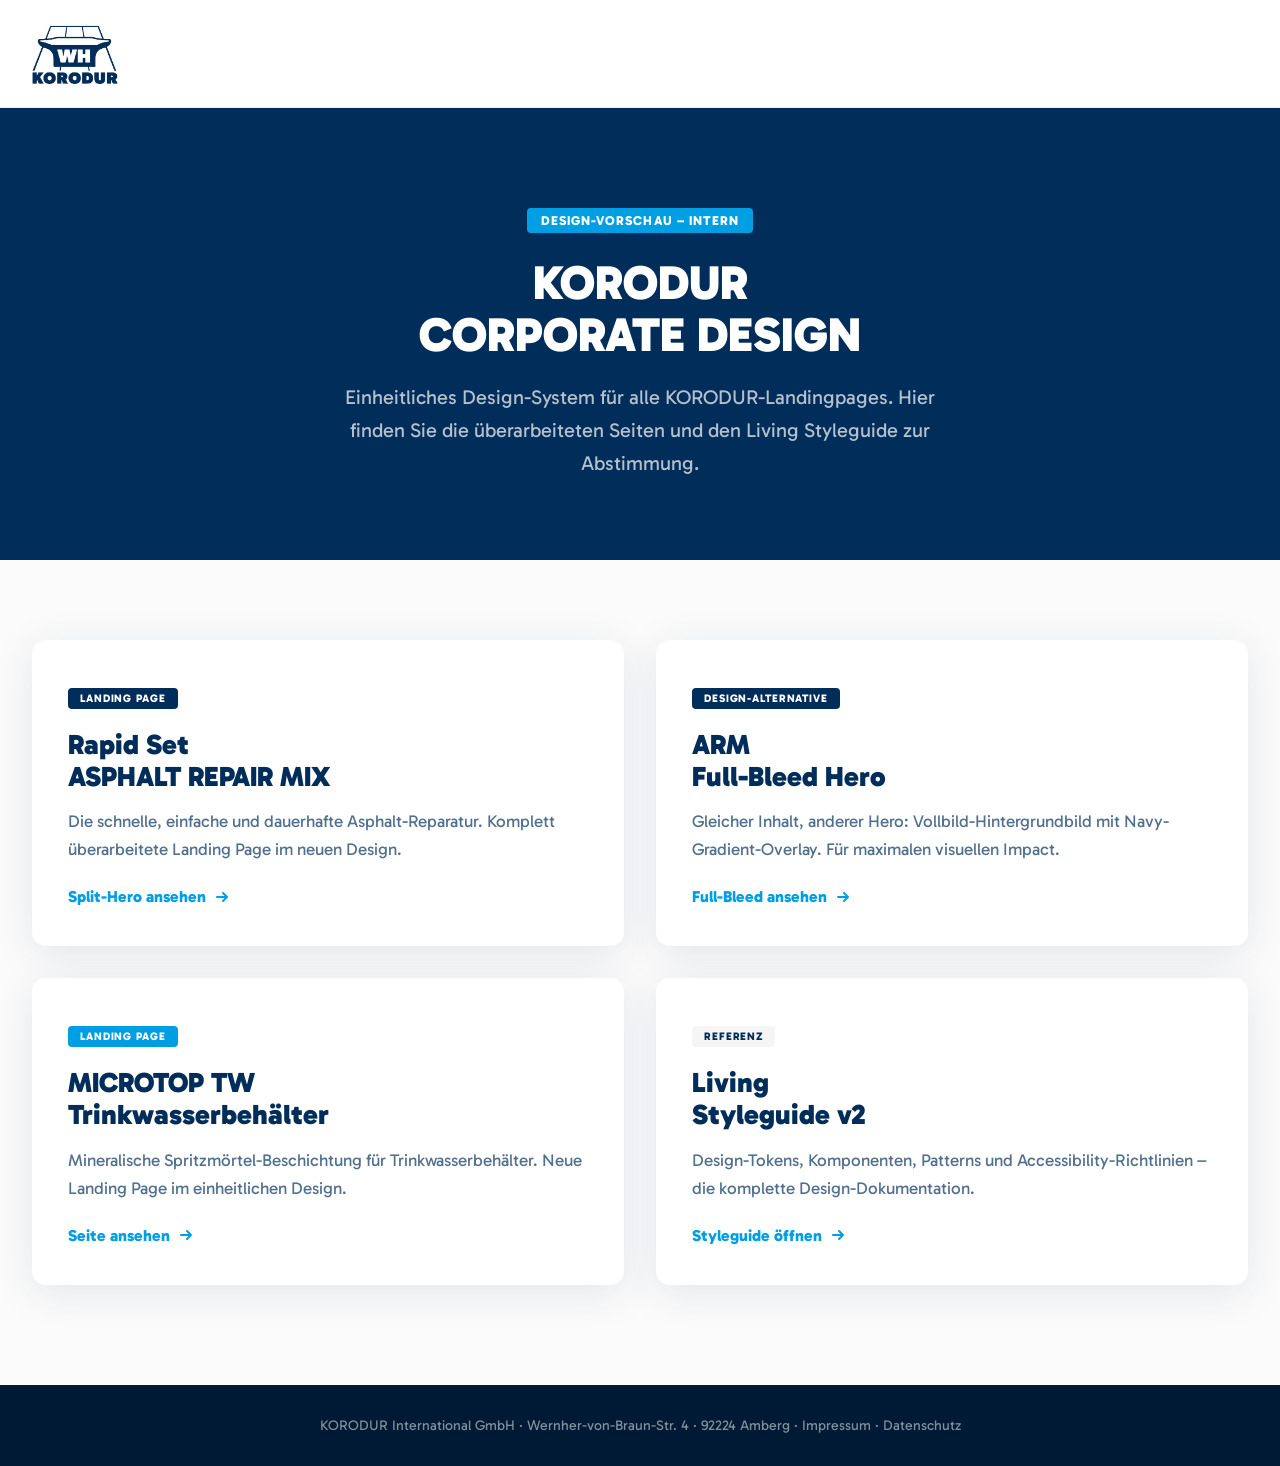
==== commit 81c073d8: "ARM Full-Bleed Hero Variante als Design-Alternative - arm-fullbleed.html: Gleicher Inhalt wie arm.ht" ====
--- a/index.html
+++ b/index.html
@@ -65,7 +65,7 @@
     }
     .cards-grid {
       display: grid;
-      grid-template-columns: repeat(3, 1fr);
+      grid-template-columns: repeat(2, 1fr);
       gap: 32px;
     }
     .card {
@@ -156,7 +156,14 @@
           <span class="card-badge card-badge-blue">Landing Page</span>
           <h2>Rapid Set<br>ASPHALT REPAIR MIX</h2>
           <p>Die schnelle, einfache und dauerhafte Asphalt-Reparatur. Komplett überarbeitete Landing Page im neuen Design.</p>
-          <span class="card-link">Seite ansehen <svg width="16" height="16" viewBox="0 0 16 16" fill="none"><path d="M3 8h10M9 4l4 4-4 4" stroke="#009ee3" stroke-width="2" stroke-linecap="round" stroke-linejoin="round"/></svg></span>
+          <span class="card-link">Split-Hero ansehen <svg width="16" height="16" viewBox="0 0 16 16" fill="none"><path d="M3 8h10M9 4l4 4-4 4" stroke="#009ee3" stroke-width="2" stroke-linecap="round" stroke-linejoin="round"/></svg></span>
+        </a>
+
+        <a href="arm-fullbleed.html" class="card">
+          <span class="card-badge card-badge-blue">Design-Alternative</span>
+          <h2>ARM<br>Full-Bleed Hero</h2>
+          <p>Gleicher Inhalt, anderer Hero: Vollbild-Hintergrundbild mit Navy-Gradient-Overlay. Für maximalen visuellen Impact.</p>
+          <span class="card-link">Full-Bleed ansehen <svg width="16" height="16" viewBox="0 0 16 16" fill="none"><path d="M3 8h10M9 4l4 4-4 4" stroke="#009ee3" stroke-width="2" stroke-linecap="round" stroke-linejoin="round"/></svg></span>
         </a>
 
         <a href="microtop.html" class="card">
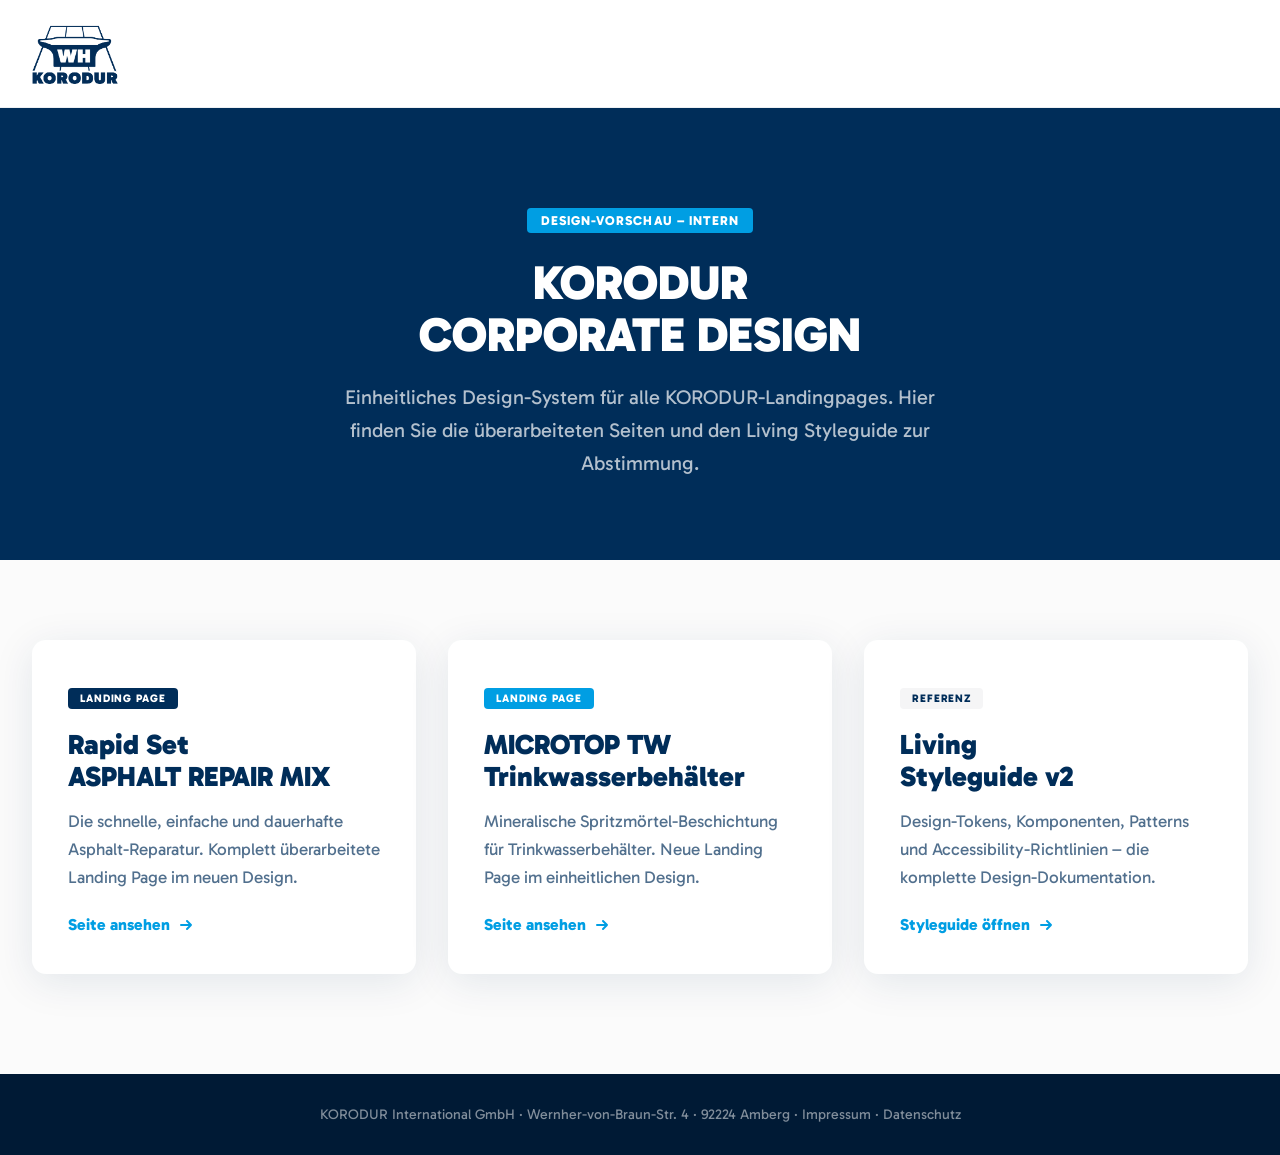
==== commit 86bbcdbe: "Full-Bleed Hero Variante entfernt, Hub-Seite bereinigt Full-Bleed Hero braucht besseres Bildmaterial" ====
--- a/index.html
+++ b/index.html
@@ -65,7 +65,7 @@
     }
     .cards-grid {
       display: grid;
-      grid-template-columns: repeat(2, 1fr);
+      grid-template-columns: repeat(3, 1fr);
       gap: 32px;
     }
     .card {
@@ -156,14 +156,7 @@
           <span class="card-badge card-badge-blue">Landing Page</span>
           <h2>Rapid Set<br>ASPHALT REPAIR MIX</h2>
           <p>Die schnelle, einfache und dauerhafte Asphalt-Reparatur. Komplett überarbeitete Landing Page im neuen Design.</p>
-          <span class="card-link">Split-Hero ansehen <svg width="16" height="16" viewBox="0 0 16 16" fill="none"><path d="M3 8h10M9 4l4 4-4 4" stroke="#009ee3" stroke-width="2" stroke-linecap="round" stroke-linejoin="round"/></svg></span>
-        </a>
-
-        <a href="arm-fullbleed.html" class="card">
-          <span class="card-badge card-badge-blue">Design-Alternative</span>
-          <h2>ARM<br>Full-Bleed Hero</h2>
-          <p>Gleicher Inhalt, anderer Hero: Vollbild-Hintergrundbild mit Navy-Gradient-Overlay. Für maximalen visuellen Impact.</p>
-          <span class="card-link">Full-Bleed ansehen <svg width="16" height="16" viewBox="0 0 16 16" fill="none"><path d="M3 8h10M9 4l4 4-4 4" stroke="#009ee3" stroke-width="2" stroke-linecap="round" stroke-linejoin="round"/></svg></span>
+          <span class="card-link">Seite ansehen <svg width="16" height="16" viewBox="0 0 16 16" fill="none"><path d="M3 8h10M9 4l4 4-4 4" stroke="#009ee3" stroke-width="2" stroke-linecap="round" stroke-linejoin="round"/></svg></span>
         </a>
 
         <a href="microtop.html" class="card">
